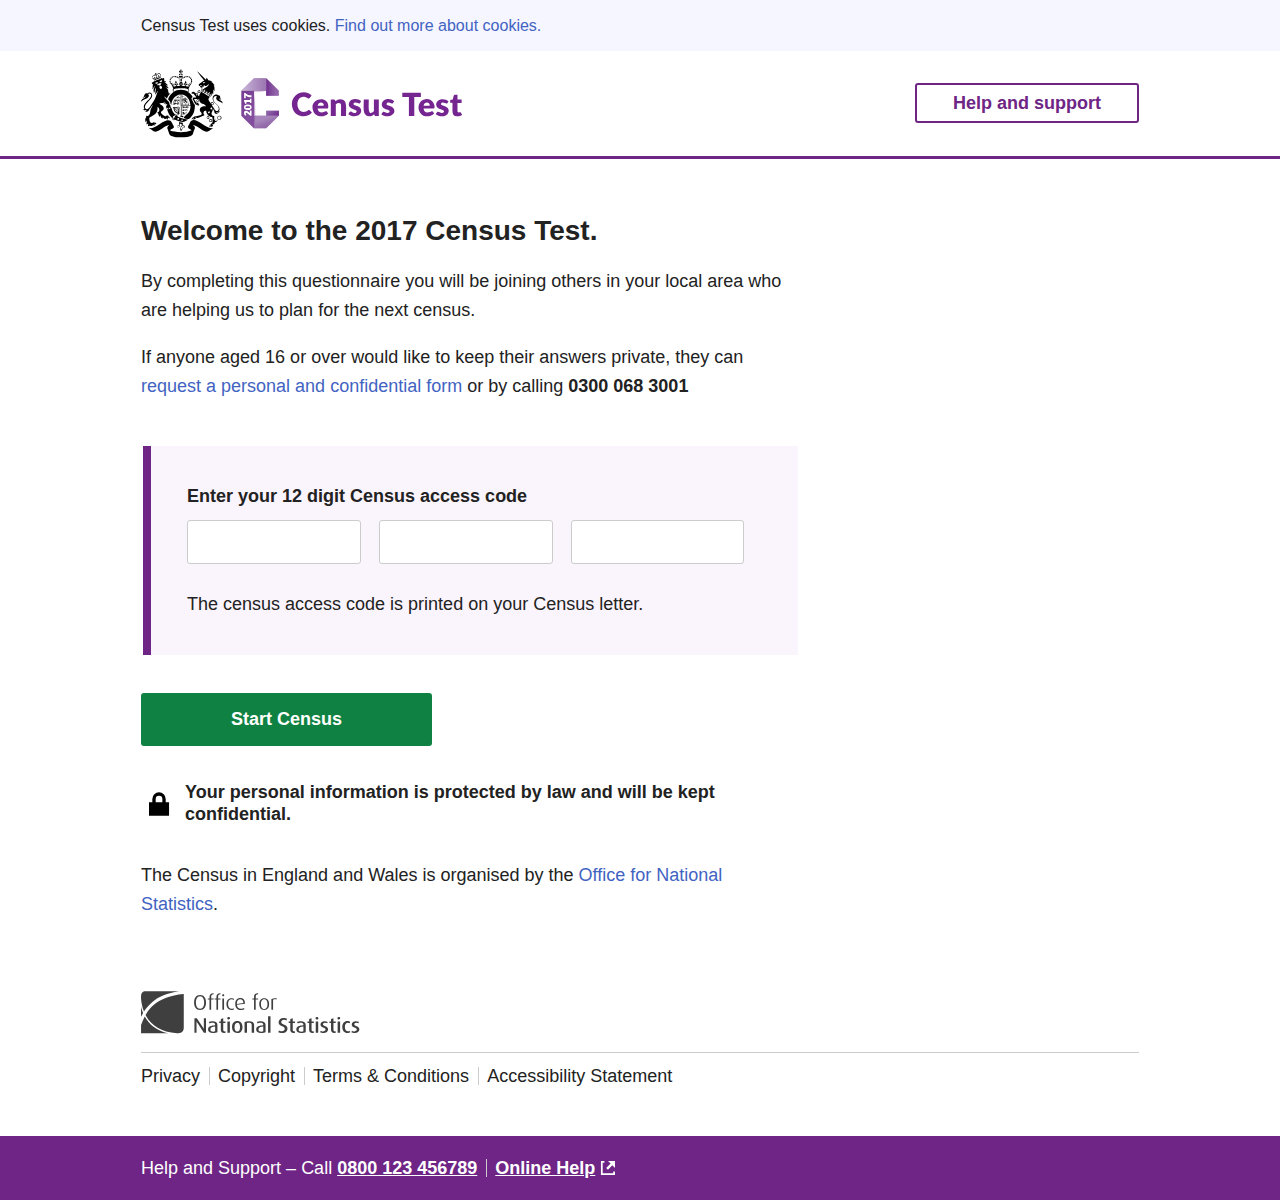
==== index.htm @ 7a5ca039 "added page assets" ====
<!DOCTYPE html>
<!-- saved from url=(0090)https://preprod-surveys.eq.ons.digital/questionnaire/census/theme/789asdmnbrr/introduction -->
<html lang="en-gb" dir="ltr" class="has-js"><!--<![endif]--><head><meta http-equiv="Content-Type" content="text/html; charset=UTF-8">

    <meta http-equiv="X-UA-Compatible" content="IE=edge">
    <title>2017 Census</title>
    <meta content="" name="description">
    <meta content="width=device-width, initial-scale=1" name="viewport">
    <link rel="shortcut icon" href="https://preprod-surveys.eq.ons.digital/s/img/favicon.ico?q=95ed16e2c89bb26d9c02129271468664828e4cee">
    <!--[if lt IE 9]>
      <script src="/s/js/vendor/html5shiv.min.js?q=95ed16e2c89bb26d9c02129271468664828e4cee"></script>
    <![endif]-->
    <!--[if lte IE 9]>
      <script src="/s/js/polyfills.js?q=95ed16e2c89bb26d9c02129271468664828e4cee"></script>
    <![endif]-->
    <!--[if gt IE 8]><!-->
      <script async="" src="./assets/analytics.js"></script><script>document.documentElement.className = document.documentElement.className.replace('no-js','has-js')</script>
    <!--<![endif]-->
<link href="./assets/css" rel="stylesheet" type="text/css">
<!--[if (gt IE 9) | (IEMobile)]><!-->
    <link href="./assets/responsive.css" rel="stylesheet">
<!--<![endif]-->
<!--[if (lte IE 9) & (!IEMobile)]>
  <link href="/s/css/census/fixed.css?q=95ed16e2c89bb26d9c02129271468664828e4cee" rel="stylesheet">
<![endif]-->
<script>
(function(i,s,o,g,r,a,m){i['GoogleAnalyticsObject']=r;i[r]=i[r]||function(){
(i[r].q=i[r].q||[]).push(arguments)},i[r].l=1*new Date();a=s.createElement(o),
m=s.getElementsByTagName(o)[0];a.async=1;a.src=g;m.parentNode.insertBefore(a,m)
})(window,document,'script','https://www.google-analytics.com/analytics.js','ga');

ga('create', 'UA-56892037-7', 'auto');
ga('set', 'anonymizeIp', true);
ga('send', 'pageview');
</script>
  </head>
  <body class="page">
    <div class="page__content">

      <div class="skip">
        <a class="skip__link" href="https://preprod-surveys.eq.ons.digital/questionnaire/census/theme/789asdmnbrr/introduction#main">Skip to content</a>
      </div>


  <div class="page-header page-header--census">
  <div class="census-header__cookie">
    <div class="container">
      <p class="pluto">Census Test uses cookies. <a href="https://www.ons.gov.uk/help/cookiesandprivacy" rel="ext">Find out more about cookies.</a></p>
    </div>
  </div>
  <div class="page-header__help is-closed js-help-body">
    <div class="page-header__container container">
      <div class="page-header__title ">Help and support –</div>
      <ul class="page-header__nav nav nav--horizontal">
        <li class="nav__item">
          <span class="mars" role="presentation">Call </span> <a class="venus nav__link" href="tel:0800123456789"><span class="u-vh">For help call </span>0800 123 456789</a>
        </li>
        <li class="nav__item">
          <a class="venus nav__link external" href="https://preprod-surveys.eq.ons.digital/questionnaire/census/theme/789asdmnbrr/introduction#" rel="ext">Online Help</a>
        </li>
      </ul>
    </div>
  </div>
  <div class="page-header__container container">
    <div class="page-header__crest">
      <img src="./assets/img/crest.svg" alt="2017 Census">
    </div>
    <div class="page-header__logo">
      <img src="./assets/img/logo-english-reversed.svg" alt="2017 Census">
    </div>
    <button class="page-header__btn btn btn--light btn--border js-help-btn">
      Help and support
    </button>
  </div>
</div>



  <div role="main" class="panel__body" id="main">
    <div class="container">
      <div class="grid">
        <div class="grid__col col-8@m">
          <div class="header">
            <h2 class="saturn">Welcome to the 2017 Census Test.</h2>
            <p class="mars">By completing this questionnaire you will be joining others in your local area who are helping us to plan for the next census.</p>
            <p class="mars">If anyone aged 16 or over would like to keep their answers private, they can <a href="form-request.htm">request a personal and confidential form</a> or by calling <strong>0300 068 3001</strong></p></br>
            <form action="" class="form qa-questionnaire-form" role="form" method="POST" novalidate="">
              <div class="group" id="household-and-accommodation">
                <div class="block" id="census-access-code">
                  <div class="section" id="census-access-code-section">
                    <div class="question" id="census-access-code-question">
                      <div class="alert alert--simple alert--neutral" id="question-guidance-census-access-code-question">
                        <div class="question__answers">
                          <div class="question__answer">
                            <div class="answer answer--integer " id="census-access-code-answer">
                              <div class="answer__fields js-fields">

                                <fieldset class="fieldgroup fieldgroup--date" >
                                  <legend class="fieldgroup__title venus">Enter your 12 digit Census access code</legend>
                                  <div class="fieldgroup__fields">
                                    <div class="field field--input field--code">
                                      <input pattern="\d*" maxlength="4" data-qa="input-text" id="input-94f368e4-7c6c-4272-a780-8c46328626a2-day" name="94f368e4-7c6c-4272-a780-8c46328626a2-day" class="input input--text " value="" type="text">
                                    </div>
                                    <div class="field field--select field--code">
                                      <input pattern="\d*" maxlength="4" data-qa="input-text" id="input-94f368e4-7c6c-4272-a780-8c46328626a2-year" name="94f368e4-7c6c-4272-a780-8c46328626a2-year" class="input input--text " value="" type="text">
                                    </div>
                                    <div class="field field--input field--code">
                                      <input pattern="\d*" maxlength="4" data-qa="input-text" id="input-94f368e4-7c6c-4272-a780-8c46328626a2-year" name="94f368e4-7c6c-4272-a780-8c46328626a2-year" class="input input--text " value="" type="text">
                                    </div>
                                  </div>
                                </fieldset>
                                </div>
                              </div>
                            </div>
                          </div>
                          <br/>
                          <span class="mars">The census access code is printed on your Census letter.</span>
                        </div>
                      </div>
                    </div>
                  </div>
                </div>
                <button class="btn btn--lg qa-btn-get-started" type="submit" name="action[save_continue]">Start Census</button>
              </form>
              <div class="lock u-mb-s u-mb-m@s">
                <div class="venus lock__text">Your personal information is protected by law and will be kept confidential.</div>
              </div>
              <p class="mars">The Census in England and Wales is organised by the <a href="https://www.ons.gov.uk/" rel="ext">Office for National Statistics</a>.</p>
            </div>
          </div>
        </div>
      </div>
    </div>
  </div>
  <div class="footer footer--census" id="footer" role="contentinfo">
  <div class="container footer__container">
    <a class="footer__logo" href="https://www.ons.gov.uk/">
      <img src="./assets/ons-logo.svg" alt="Office for National Statistics" class="">
    </a>
    <ul class="footer__nav nav nav--horizontal">
      <li class="nav__item">
        <a class="nav__link" rel="ext" href="https://www.ons.gov.uk/help/cookiesandprivacy">Privacy</a>
      </li>
      <li class="nav__item">
        <a class="nav__link" rel="ext" href="https://preprod-surveys.eq.ons.digital/questionnaire/census/theme/789asdmnbrr/introduction">Copyright</a>
      </li>
      <li class="nav__item">
        <a class="nav__link" rel="ext" href="https://www.ons.gov.uk/help/termsandconditions">Terms &amp; Conditions</a>
      </li>
      <li class="nav__item">
        <a class="nav__link" rel="ext" href="https://www.ons.gov.uk/help/accessibility">Accessibility Statement</a>
      </li>
    </ul>
  </div>
  <div class="footer__help">
    <div class="container">
      <div class="mars">Help and Support –
        <ul class="footer__helpnav nav nav--horizontal">
          <li class="nav__item">
            <span class="mars" role="presentation">Call </span> <a class="venus nav__link" href="tel:0800123456789"><span class="u-vh">For help call </span>0800 123 456789</a>
          </li>
          <li class="nav__item">
            <a class="venus nav__link external" href="https://preprod-surveys.eq.ons.digital/questionnaire/census/theme/789asdmnbrr/introduction#" rel="ext">Online Help</a>
          </li>
        </ul>
      </div>
    </div>
  </div>
</div>


    <!-- jQuery 1 -->
  	<!--[if lt IE 9]>
  	<script src="//ajax.googleapis.com/ajax/libs/jquery/1.12.0/jquery.min.js"></script>
  	<script>window.jQuery || document.write('<script "/s/js/vendor/jquery-1.12.0.min.js?q=95ed16e2c89bb26d9c02129271468664828e4cee"><\/script>')</script>
  	<![endif]-->
  	<!-- jQuery 2 -->
  	<!--[if gte IE 9]><!-->
  	<script src="./assets/jquery-2.2.0.min.js"></script>
  	<script>window.jQuery || document.write('<script "/s/js/vendor/jquery-2.2.0.min.js?q=95ed16e2c89bb26d9c02129271468664828e4cee"><\/script>')</script>
  	<!--<![endif]-->

    <!--[if gte IE 9]><!-->

      <script src="./assets/bundle.js"></script>

  	<!--<![endif]-->


</body></html>
---- assets/responsive.css ----
/* ==========================================================================
   Normalize.scss settings
   ========================================================================== */
/**
 * Includes legacy browser support IE6/7
 *
 * Set to false if you want to drop support for IE6 and IE7
 */
/* ==========================================================================
   HTML5 display definitions
   ========================================================================== */
/*
 * Corrects `block` display not defined in IE 8/9.
 */
article,
aside,
details,
figcaption,
figure,
footer,
header,
hgroup,
main,
nav,
section,
summary {
  display: block;
}

/**
 * Correct `inline-block` display not defined in IE 6/7/8/9 and Firefox 3.
 */
audio,
canvas,
video {
  display: inline-block;
  *display: inline;
  *zoom: 1;
  *display: inline;
  *zoom: 1;
}

/**
 * Prevents modern browsers from displaying `audio` without controls.
 * Remove excess height in iOS 5 devices.
 */
audio:not([controls]) {
  display: none;
  height: 0;
}

/**
 * Address styling not present in IE 8/9.
 */
[hidden] {
  display: none;
}

/* ==========================================================================
   Base
   ========================================================================== */
/**
 * 1. Set default font family to sans-serif.
 * 2. Prevent iOS text size adjust after orientation change, without disabling
 * 3.Corrects text resizing oddly in IE 6/7 when body `font-size` is set using
 *    `em` units.
 */
html {
  font-size: 100%;
  /* 3 */
  font-family: sans-serif;
  /* 1 */
  -ms-text-size-adjust: 100%;
  /* 2 */
  -webkit-text-size-adjust: 100%;
  /* 2 */
}

/**
 * Remove default margin.
 */
body {
  margin: 0;
}

/* ==========================================================================
   Links
   ========================================================================== */
/**
 * Address `outline` inconsistency between Chrome and other browsers.
 */
/**
 * Improves readability when focused and also mouse hovered in all browsers.
 */
a:focus {
  outline: thin dotted;
}

a:active, a:hover {
  outline: 0;
}

/* ==========================================================================
   Typography
   ========================================================================== */
/**
 * Addresses font sizes and margins set differently in IE 6/7.
 * Address variable `h1` font-size and margin within `section` and `article`
 * contexts in Firefox 4+, Safari 5, and Chrome.
 */
h1 {
  font-size: 2em;
  margin: 0.67em 0;
  margin: 0.67em 0;
}

h2 {
  font-size: 1.5em;
  margin: 0.83em 0;
}

h3 {
  font-size: 1.17em;
  margin: 1em 0;
}

h4 {
  font-size: 1em;
  margin: 1.33em 0;
}

h5 {
  font-size: 0.83em;
  margin: 1.67em 0;
}

h6 {
  font-size: 0.75em;
  margin: 2.33em 0;
}

/**
 * Address styling not present in IE 8/9, Safari 5, and Chrome.
 */
abbr[title] {
  border-bottom: 1px dotted;
}

/**
 * Address style set to `bolder` in Firefox 4+, Safari 5, and Chrome.
 */
b,
strong {
  font-weight: bold;
}

blockquote {
  margin: 1em 40px;
}

/**
 * Address styling not present in Safari 5 and Chrome.
 */
dfn {
  font-style: italic;
}

/**
 * Address differences between Firefox and other browsers.
 */
hr {
  box-sizing: content-box;
  height: 0;
}

/**
 * Addresses styling not present in IE 8/9.
 */
mark {
  background: #ff0;
  color: #000;
}

/**
 * Addresses margins set differently in IE 6/7.
 */
p,
pre {
  margin: 1em 0;
}

/**
 * Correct font family set oddly in Safari 5 and Chrome.
 */
code,
kbd,
pre,
samp {
  font-family: monospace, serif;
  _font-family: 'courier new', monospace;
  font-size: 1em;
}

/**
 * Improve readability of pre-formatted text in all browsers.
 */
pre {
  white-space: pre-wrap;
}

/**
 *  Set consistent quote types.
 */
q {
  quotes: "\201C" "\201D" "\2018" "\2019";
}

/*
     * Addresses CSS quotes not supported in IE 6/7.
     */
q {
  quotes: none;
}

/*
     * Addresses `quotes` property not supported in Safari 4.
     */
q:before,
q:after {
  content: '';
  content: none;
}

/**
 * Address inconsistent and variable font size in all browsers.
 */
small {
  font-size: 80%;
}

/**
 * Prevent `sub` and `sup` affecting `line-height` in all browsers.
 */
sub,
sup {
  font-size: 75%;
  line-height: 0;
  position: relative;
  vertical-align: baseline;
}

sup {
  top: -0.5em;
}

sub {
  bottom: -0.25em;
}

/* ==========================================================================
       Lists
       ========================================================================== */
/*
     * Addresses margins set differently in IE 6/7.
     */
dl,
menu,
ol,
ul {
  margin: 1em 0;
}

dd {
  margin: 0 0 0 40px;
}

/*
     * Addresses paddings set differently in IE 6/7.
     */
menu,
ol,
ul {
  padding: 0 0 0 40px;
}

/*
     * Corrects list images handled incorrectly in IE 7.
     */
nav ul,
nav ol {
  list-style: none;
  list-style-image: none;
}

/* ==========================================================================
   Embedded content
   ========================================================================== */
/**
 * 1. Remove border when inside `a` element in IE 8/9.
 * 2. Improves image quality when scaled in IE 7.
 */
img {
  border: 0;
  -ms-interpolation-mode: bicubic;
  /* 2 */
}

/**
 * Correct overflow displayed oddly in IE 9.
 */
svg:not(:root) {
  overflow: hidden;
}

/* ==========================================================================
   Figures
   ========================================================================== */
/**
 * Address margin not present in IE 8/9 and Safari 5.
 */
figure {
  margin: 0;
}

/* ==========================================================================
   Forms
   ========================================================================== */
/**
 * Define consistent border, margin, and padding.
 */
fieldset {
  border: 1px solid #c0c0c0;
  margin: 0 2px;
  padding: 0.35em 0.625em 0.75em;
}

/**
 * 1. Correct `color` not being inherited in IE 8/9.
 * 2. Remove padding so people aren't caught out if they zero out fieldsets.
 * 3. Corrects text not wrapping in Firefox 3.
 * 4. Corrects alignment displayed oddly in IE 6/7.
 */
legend {
  border: 0;
  /* 1 */
  padding: 0;
  /* 2 */
  white-space: normal;
  /* 2 */
  *margin-left: -7px;
  /* 3 */
}

/**
 * 1. Correct font family not being inherited in all browsers.
 * 2. Correct font size not being inherited in all browsers.
 * 3. Address margins set differently in Firefox 4+, Safari 5, and Chrome.
 * 4. Improves appearance and consistency in all browsers.
 */
button,
input,
select,
textarea {
  font-family: inherit;
  /* 1 */
  font-size: 100%;
  /* 2 */
  margin: 0;
  /* 3 */
  vertical-align: baseline;
  /* 3 */
  *vertical-align: middle;
  /* 3 */
}

/**
 * Address Firefox 4+ setting `line-height` on `input` using `!important` in
 * the UA stylesheet.
 */
button,
input {
  line-height: normal;
}

/**
 * Address inconsistent `text-transform` inheritance for `button` and `select`.
 * All other form control elements do not inherit `text-transform` values.
 * Correct `button` style inheritance in Chrome, Safari 5+, and IE 8+.
 * Correct `select` style inheritance in Firefox 4+ and Opera.
 */
button,
select {
  text-transform: none;
}

/**
 * 1. Avoid the WebKit bug in Android 4.0.* where (2) destroys native `audio`
 *    and `video` controls.
 * 2. Correct inability to style clickable `input` types in iOS.
 * 3. Improve usability and consistency of cursor style between image-type
 *    `input` and others.
 * 4. Removes inner spacing in IE 7 without affecting normal text inputs.
 *    Known issue: inner spacing remains in IE 6.
 */
button,
html input[type="button"],
input[type="reset"],
input[type="submit"] {
  -webkit-appearance: button;
  /* 2 */
  cursor: pointer;
  /* 3 */
  *overflow: visible;
  /* 4 */
}

/**
 * Re-set default cursor for disabled elements.
 */
button[disabled],
html input[disabled] {
  cursor: default;
}

/**
 * 1. Address box sizing set to `content-box` in IE 8/9.
 * 2. Remove excess padding in IE 8/9.
 * 3. Removes excess padding in IE 7.
 *    Known issue: excess padding remains in IE 6.
 */
input[type="checkbox"],
input[type="radio"] {
  box-sizing: border-box;
  /* 1 */
  padding: 0;
  /* 2 */
  *height: 13px;
  /* 3 */
  *width: 13px;
  /* 3 */
}

/**
 * 1. Address `appearance` set to `searchfield` in Safari 5 and Chrome.
 * 2. Address `box-sizing` set to `border-box` in Safari 5 and Chrome
 *    (include `-moz` to future-proof).
 */
input[type="search"] {
  -webkit-appearance: textfield;
  /* 1 */
  /* 2 */
  box-sizing: content-box;
}

/**
 * Remove inner padding and search cancel button in Safari 5 and Chrome
 * on OS X.
 */
input[type="search"]::-webkit-search-cancel-button,
input[type="search"]::-webkit-search-decoration {
  -webkit-appearance: none;
}

/**
 * Remove inner padding and border in Firefox 4+.
 */
button::-moz-focus-inner,
input::-moz-focus-inner {
  border: 0;
  padding: 0;
}

/**
 * 1. Remove default vertical scrollbar in IE 8/9.
 * 2. Improve readability and alignment in all browsers.
 */
textarea {
  overflow: auto;
  /* 1 */
  vertical-align: top;
  /* 2 */
}

/* ==========================================================================
   Tables
   ========================================================================== */
/**
 * Remove most spacing between table cells.
 */
table {
  border-collapse: collapse;
  border-spacing: 0;
}

input::-webkit-input-placeholder {
  color: #bfbfbf;
  font-weight: 400;
}

input::-moz-placeholder {
  color: #bfbfbf;
  font-weight: 400;
}

input:-ms-input-placeholder {
  color: #bfbfbf;
  font-weight: 400;
}

input::placeholder {
  color: #bfbfbf;
  font-weight: 400;
}

input:focus::-webkit-input-placeholder {
  color: #8c8c8c;
}

input:focus::-moz-placeholder {
  color: #8c8c8c;
}

input:focus:-ms-input-placeholder {
  color: #8c8c8c;
}

input:focus::placeholder {
  color: #8c8c8c;
}

fieldset,
legend {
  padding: 0;
  margin: 0;
  border: none;
}

fieldset {
  width: 100%;
}

legend {
  float: left;
  clear: both;
}

.lt-ie8 legend {
  margin-left: -7px;
}

input {
  box-sizing: border-box;
}

::-webkit-inner-spin-button {
  display: none;
}

input[type=number] {
  -moz-appearance: textfield;
}

*,
*:before,
*:after {
  box-sizing: inherit;
}

html {
  width: 100%;
  height: 100%;
  box-sizing: border-box;
}

body {
  margin: 0;
}

img {
  vertical-align: middle;
  max-width: 100%;
  height: auto;
}

abbr[title] {
  border: none;
}

a {
  color: #4263c2;
  text-decoration: none;
}

a:hover {
  text-decoration: underline;
}

a:focus {
  color: white;
  background-color: #4263c2;
  outline: 3px solid #4263c2;
}

main:focus,
[role="main"]:focus {
  outline: none;
}

.svg-icons--caret-bottom, .svg-icons--caret-left, .svg-icons--caret-right, .svg-icons--caret-top, .svg-icons--check, .svg-icons--chevron-bottom, .svg-icons--chevron-down, .svg-icons--chevron-left, .svg-icons--chevron-right, .svg-icons--chevron-top, .svg-icons--circle-check, .svg-icons--circle-x, .svg-icons--external-link, .svg-icons--info, .svg-icons--info-circle, .svg-icons--lock, .svg-icons--logo, .svg-icons--phone, .svg-icons--right-arrow, .svg-logo {
  background: url("static/img/sprite.svg") no-repeat;
}

.svg-icons--caret-bottom {
  background-position: 25.365853658536587% 0;
}

.svg-icons--caret-bottom-dims {
  width: 52px;
  height: 36px;
}

.svg-icons--caret-left {
  background-position: 70.58823529411765% 27.30128205128205%;
}

.svg-icons--caret-left-dims {
  width: 36px;
  height: 52px;
}

.svg-icons--caret-right {
  background-position: 0 33.333333333333336%;
}

.svg-icons--caret-right-dims {
  width: 36px;
  height: 52px;
}

.svg-icons--caret-top {
  background-position: 17.5609756097561% 30.317164179104477%;
}

.svg-icons--caret-top-dims {
  width: 52px;
  height: 36.48px;
}

.svg-icons--check {
  background-position: 50.73170731707317% 0;
}

.svg-icons--check-dims {
  width: 52px;
  height: 45.02px;
}

.svg-icons--chevron-bottom {
  background-position: 50.73170731707317% 27.21721782238075%;
}

.svg-icons--chevron-bottom-dims {
  width: 52px;
  height: 42.59px;
}

.svg-icons--chevron-down {
  background-position: 100% 0;
}

.svg-icons--chevron-down-dims {
  width: 49px;
  height: 37px;
}

.svg-icons--chevron-left {
  background-position: 18.37134462012033% 66.66666666666667%;
}

.svg-icons--chevron-left-dims {
  width: 42.59px;
  height: 52px;
}

.svg-icons--chevron-right {
  background-position: 38.235156942306794% 66.66666666666667%;
}

.svg-icons--chevron-right-dims {
  width: 42.59px;
  height: 52px;
}

.svg-icons--chevron-top {
  background-position: 76.09756097560975% 0;
}

.svg-icons--chevron-top-dims {
  width: 52px;
  height: 42.59px;
}

.svg-icons--circle-check {
  background-position: 0 0;
}

.svg-icons--circle-check-dims {
  width: 52px;
  height: 52px;
}

.svg-icons--circle-x {
  background-position: 76.09756097560975% 60.63461538461539%;
}

.svg-icons--circle-x-dims {
  width: 52px;
  height: 52px;
}

.svg-icons--external-link {
  background-position: 93.27354260089686% 67.24137931034483%;
}

.svg-icons--external-link-dims {
  width: 34px;
  height: 34px;
}

.svg-icons--info {
  background-position: 22.462055802962826% 100%;
}

.svg-icons--info-dims {
  width: 36.94px;
  height: 52px;
}

.svg-icons--info-circle {
  background-position: 42.13170731707317% 100%;
}

.svg-icons--info-circle-dims {
  width: 52px;
  height: 52px;
}

.svg-icons--lock {
  background-position: 96.10497620477753% 22.5609756097561%;
}

.svg-icons--lock-dims {
  width: 40.57px;
  height: 44px;
}

.svg-icons--logo {
  background-position: 0 100%;
}

.svg-icons--logo-dims {
  width: 49.43px;
  height: 52px;
}

.svg-icons--phone {
  background-position: 94.11764705882354% 47.093023255813954%;
}

.svg-icons--phone-dims {
  width: 36px;
  height: 36px;
}

.svg-icons--right-arrow {
  background-position: 0 66.66666666666667%;
}

.svg-icons--right-arrow-dims {
  width: 39.39px;
  height: 52px;
}

.svg-logo {
  background-position: 67.49756097560976% 85.87943848059454%;
}

.svg-logo-dims {
  width: 52px;
  height: 26.35px;
}

table {
  width: 100%;
  margin-bottom: 20px;
}

table th {
  text-align: left;
}

table > thead {
  border-bottom: 2px solid #e4e8eb;
}

th,
td {
  padding: 15px 0;
  word-wrap: normal;
  line-height: 1;
  vertical-align: top;
  border-bottom: thin solid #e4e8eb;
}

html {
  font-size: 18px;
  line-height: 1.6;
  -webkit-font-smoothing: antialiased;
}

@media only screen and (min-width: 300px) and (max-width: 499px) {
  html {
    font-size: 16px;
  }
}

body {
  font-family: "Lato", "Helvetica Neue", Arial, sans-serif;
  color: #222;
}

p {
  margin: 0 0 18px;
  margin: 0 0 1rem;
}

h1,
h2,
h3,
h4,
h5 {
  font-size: 18px;
  font-size: 1rem;
  margin: 0 0 18px;
  margin: 0 0 1rem;
  line-height: 1.2;
}

code {
  font-size: 14.4px;
  font-size: 0.8rem;
}

ul {
  margin-bottom: 27px;
  margin-bottom: 1.5rem;
  padding-left: 27px;
  padding-left: 1.5rem;
}

li {
  margin-bottom: 5.399px;
  margin-bottom: 0.3rem;
}

.container {
  max-width: 1034.01px;
  max-width: 57.445rem;
  margin: 0 auto;
  padding: 0 9px;
  padding: 0 0.5rem;
  box-sizing: border-box;
  width: 100%;
}

@media only screen and (min-width: 740px) {
  .container {
    padding: 0 1rem;
  }
}

.grid--align-bottom .grid__col {
  vertical-align: bottom;
}

.grid__col {
  font-size: 18px;
  font-size: 1rem;
}

.footer {
  padding: 36px 0;
  padding: 2rem 0;
  margin-top: 54px;
  margin-top: 3rem;
  background-color: #e4e8eb;
  color: #595959;
}

.footer__link {
  color: #595959;
}

.footer__link:focus {
  color: white;
}

.grid {
  box-sizing: border-box;
  font-size: 0;
  margin-left: -18px;
  margin-left: -1rem;
}

.grid--float {
  letter-spacing: 0;
}

.grid--center {
  text-align: center;
}

.grid--center .grid__col {
  text-align: left;
}

.grid--center-all {
  text-align: center;
}

.grid--reverse {
  direction: rtl;
}

.grid--reverse .grid__col {
  direction: ltr;
}

.grid--spaced .grid__col {
  margin-bottom: 18px;
  margin-bottom: 1rem;
}

.grid--spaced.grid--tight .grid__col {
  margin-bottom: 9px;
  margin-bottom: 0.5rem;
}

.grid--align-mid .grid__col {
  vertical-align: middle;
}

.grid--stagger-align .grid__col:nth-of-type(1n) {
  text-align: right;
}

.grid--stagger-align .grid__col:nth-of-type(2n) {
  text-align: left;
}

.grid--tight {
  margin-left: -9px;
  margin-left: -0.5rem;
}

.grid--tight .grid__col {
  padding-left: 9px;
  padding-left: 0.5rem;
}

.grid--gutterless {
  margin-left: 0;
}

.grid--gutterless .grid__col {
  padding-left: 0;
}

.grid--pixelgutter {
  margin-left: 1px;
}

.grid--pixelgutter .grid__col {
  padding-left: 1px;
  margin-bottom: 1px;
}

.grid--flex {
  -webkit-flex-wrap: wrap;
      -ms-flex-wrap: wrap;
          flex-wrap: wrap;
  -webkit-flex-flow: row wrap;
      -ms-flex-flow: row wrap;
          flex-flow: row wrap;
  display: -webkit-box;
  display: -webkit-flex;
  display: -ms-flexbox;
  display: flex;
}

.grid--flex .grid__col {
  display: -webkit-box;
  display: -webkit-flex;
  display: -ms-flexbox;
  display: flex;
}

.grid--flex.grid--center {
  -webkit-box-pack: center;
  -webkit-justify-content: center;
      -ms-flex-pack: center;
          justify-content: center;
}

@media only screen and (min-width: 300px) {
  .grid--bordered\@xs {
    margin-left: 0;
  }
  .grid--bordered\@xs .grid__col {
    padding-top: 1rem;
    padding-bottom: 1rem;
    border-top: 1px solid #ccc;
    border-bottom: 1px solid #ccc;
    -webkit-box-flex: 1;
    -webkit-flex: 1 1 auto;
        -ms-flex: 1 1 auto;
            flex: 1 1 auto;
  }
  .grid--bordered\@xs .grid__col:first-of-type {
    border-right: 1px solid #ccc;
    padding-left: 0;
  }
}

@media only screen and (min-width: 500px) {
  .grid--bordered\@s {
    margin-left: 0;
  }
  .grid--bordered\@s .grid__col {
    padding-top: 1rem;
    padding-bottom: 1rem;
    border-top: 1px solid #ccc;
    border-bottom: 1px solid #ccc;
    -webkit-box-flex: 1;
    -webkit-flex: 1 1 auto;
        -ms-flex: 1 1 auto;
            flex: 1 1 auto;
  }
  .grid--bordered\@s .grid__col:first-of-type {
    border-right: 1px solid #ccc;
    padding-left: 0;
  }
}

@media only screen and (min-width: 740px) {
  .grid--bordered\@m {
    margin-left: 0;
  }
  .grid--bordered\@m .grid__col {
    padding-top: 1rem;
    padding-bottom: 1rem;
    border-top: 1px solid #ccc;
    border-bottom: 1px solid #ccc;
    -webkit-box-flex: 1;
    -webkit-flex: 1 1 auto;
        -ms-flex: 1 1 auto;
            flex: 1 1 auto;
  }
  .grid--bordered\@m .grid__col:first-of-type {
    border-right: 1px solid #ccc;
    padding-left: 0;
  }
}

@media only screen and (min-width: 980px) {
  .grid--bordered\@l {
    margin-left: 0;
  }
  .grid--bordered\@l .grid__col {
    padding-top: 1rem;
    padding-bottom: 1rem;
    border-top: 1px solid #ccc;
    border-bottom: 1px solid #ccc;
    -webkit-box-flex: 1;
    -webkit-flex: 1 1 auto;
        -ms-flex: 1 1 auto;
            flex: 1 1 auto;
  }
  .grid--bordered\@l .grid__col:first-of-type {
    border-right: 1px solid #ccc;
    padding-left: 0;
  }
}

@media only screen and (min-width: 1300px) {
  .grid--bordered\@xl {
    margin-left: 0;
  }
  .grid--bordered\@xl .grid__col {
    padding-top: 1rem;
    padding-bottom: 1rem;
    border-top: 1px solid #ccc;
    border-bottom: 1px solid #ccc;
    -webkit-box-flex: 1;
    -webkit-flex: 1 1 auto;
        -ms-flex: 1 1 auto;
            flex: 1 1 auto;
  }
  .grid--bordered\@xl .grid__col:first-of-type {
    border-right: 1px solid #ccc;
    padding-left: 0;
  }
}

@media only screen and (min-width: 1600px) {
  .grid--bordered\@xxl {
    margin-left: 0;
  }
  .grid--bordered\@xxl .grid__col {
    padding-top: 1rem;
    padding-bottom: 1rem;
    border-top: 1px solid #ccc;
    border-bottom: 1px solid #ccc;
    -webkit-box-flex: 1;
    -webkit-flex: 1 1 auto;
        -ms-flex: 1 1 auto;
            flex: 1 1 auto;
  }
  .grid--bordered\@xxl .grid__col:first-of-type {
    border-right: 1px solid #ccc;
    padding-left: 0;
  }
}

.grid__col {
  display: inline-block;
  width: 100%;
  vertical-align: top;
  box-sizing: border-box;
  background-clip: content-box;
  font-size: initial;
  padding-left: 18px;
  padding-left: 1rem;
  *display: inline;
  *zoom: 1;
}

.grid--float .grid__col {
  float: left;
  display: block;
}

@media only screen and (min-width: 300px) {
  .col-1\@xs {
    width: 8.33333%;
    width: calc(100% / 12);
  }
  .grid--flex .col-1\@xs {
    -webkit-box-flex: 0;
    -webkit-flex: 0 0 8.33333%;
        -ms-flex: 0 0 8.33333%;
            flex: 0 0 8.33333%;
    max-width: 8.33333%;
  }
}

@media only screen and (min-width: 500px) {
  .col-1\@s {
    width: 8.33333%;
    width: calc(100% / 12);
  }
  .grid--flex .col-1\@s {
    -webkit-box-flex: 0;
    -webkit-flex: 0 0 8.33333%;
        -ms-flex: 0 0 8.33333%;
            flex: 0 0 8.33333%;
    max-width: 8.33333%;
  }
}

@media only screen and (min-width: 740px) {
  .col-1\@m {
    width: 8.33333%;
    width: calc(100% / 12);
  }
  .grid--flex .col-1\@m {
    -webkit-box-flex: 0;
    -webkit-flex: 0 0 8.33333%;
        -ms-flex: 0 0 8.33333%;
            flex: 0 0 8.33333%;
    max-width: 8.33333%;
  }
}

@media only screen and (min-width: 980px) {
  .col-1\@l {
    width: 8.33333%;
    width: calc(100% / 12);
  }
  .grid--flex .col-1\@l {
    -webkit-box-flex: 0;
    -webkit-flex: 0 0 8.33333%;
        -ms-flex: 0 0 8.33333%;
            flex: 0 0 8.33333%;
    max-width: 8.33333%;
  }
}

@media only screen and (min-width: 1300px) {
  .col-1\@xl {
    width: 8.33333%;
    width: calc(100% / 12);
  }
  .grid--flex .col-1\@xl {
    -webkit-box-flex: 0;
    -webkit-flex: 0 0 8.33333%;
        -ms-flex: 0 0 8.33333%;
            flex: 0 0 8.33333%;
    max-width: 8.33333%;
  }
}

@media only screen and (min-width: 1600px) {
  .col-1\@xxl {
    width: 8.33333%;
    width: calc(100% / 12);
  }
  .grid--flex .col-1\@xxl {
    -webkit-box-flex: 0;
    -webkit-flex: 0 0 8.33333%;
        -ms-flex: 0 0 8.33333%;
            flex: 0 0 8.33333%;
    max-width: 8.33333%;
  }
}

@media only screen and (min-width: 300px) {
  .push-1\@xs {
    position: relative;
    left: 8.33333%;
  }
}

@media only screen and (min-width: 500px) {
  .push-1\@s {
    position: relative;
    left: 8.33333%;
  }
}

@media only screen and (min-width: 740px) {
  .push-1\@m {
    position: relative;
    left: 8.33333%;
  }
}

@media only screen and (min-width: 980px) {
  .push-1\@l {
    position: relative;
    left: 8.33333%;
  }
}

@media only screen and (min-width: 1300px) {
  .push-1\@xl {
    position: relative;
    left: 8.33333%;
  }
}

@media only screen and (min-width: 1600px) {
  .push-1\@xxl {
    position: relative;
    left: 8.33333%;
  }
}

@media only screen and (min-width: 300px) {
  .pull-1\@xs {
    position: relative;
    left: -8.33333%;
  }
}

@media only screen and (min-width: 500px) {
  .pull-1\@s {
    position: relative;
    left: -8.33333%;
  }
}

@media only screen and (min-width: 740px) {
  .pull-1\@m {
    position: relative;
    left: -8.33333%;
  }
}

@media only screen and (min-width: 980px) {
  .pull-1\@l {
    position: relative;
    left: -8.33333%;
  }
}

@media only screen and (min-width: 1300px) {
  .pull-1\@xl {
    position: relative;
    left: -8.33333%;
  }
}

@media only screen and (min-width: 1600px) {
  .pull-1\@xxl {
    position: relative;
    left: -8.33333%;
  }
}

@media only screen and (min-width: 300px) {
  .col-2\@xs {
    width: 16.66667%;
    width: calc(100% / 6);
  }
  .grid--flex .col-2\@xs {
    -webkit-box-flex: 0;
    -webkit-flex: 0 0 16.66667%;
        -ms-flex: 0 0 16.66667%;
            flex: 0 0 16.66667%;
    max-width: 16.66667%;
  }
}

@media only screen and (min-width: 500px) {
  .col-2\@s {
    width: 16.66667%;
    width: calc(100% / 6);
  }
  .grid--flex .col-2\@s {
    -webkit-box-flex: 0;
    -webkit-flex: 0 0 16.66667%;
        -ms-flex: 0 0 16.66667%;
            flex: 0 0 16.66667%;
    max-width: 16.66667%;
  }
}

@media only screen and (min-width: 740px) {
  .col-2\@m {
    width: 16.66667%;
    width: calc(100% / 6);
  }
  .grid--flex .col-2\@m {
    -webkit-box-flex: 0;
    -webkit-flex: 0 0 16.66667%;
        -ms-flex: 0 0 16.66667%;
            flex: 0 0 16.66667%;
    max-width: 16.66667%;
  }
}

@media only screen and (min-width: 980px) {
  .col-2\@l {
    width: 16.66667%;
    width: calc(100% / 6);
  }
  .grid--flex .col-2\@l {
    -webkit-box-flex: 0;
    -webkit-flex: 0 0 16.66667%;
        -ms-flex: 0 0 16.66667%;
            flex: 0 0 16.66667%;
    max-width: 16.66667%;
  }
}

@media only screen and (min-width: 1300px) {
  .col-2\@xl {
    width: 16.66667%;
    width: calc(100% / 6);
  }
  .grid--flex .col-2\@xl {
    -webkit-box-flex: 0;
    -webkit-flex: 0 0 16.66667%;
        -ms-flex: 0 0 16.66667%;
            flex: 0 0 16.66667%;
    max-width: 16.66667%;
  }
}

@media only screen and (min-width: 1600px) {
  .col-2\@xxl {
    width: 16.66667%;
    width: calc(100% / 6);
  }
  .grid--flex .col-2\@xxl {
    -webkit-box-flex: 0;
    -webkit-flex: 0 0 16.66667%;
        -ms-flex: 0 0 16.66667%;
            flex: 0 0 16.66667%;
    max-width: 16.66667%;
  }
}

@media only screen and (min-width: 300px) {
  .push-2\@xs {
    position: relative;
    left: 16.66667%;
  }
}

@media only screen and (min-width: 500px) {
  .push-2\@s {
    position: relative;
    left: 16.66667%;
  }
}

@media only screen and (min-width: 740px) {
  .push-2\@m {
    position: relative;
    left: 16.66667%;
  }
}

@media only screen and (min-width: 980px) {
  .push-2\@l {
    position: relative;
    left: 16.66667%;
  }
}

@media only screen and (min-width: 1300px) {
  .push-2\@xl {
    position: relative;
    left: 16.66667%;
  }
}

@media only screen and (min-width: 1600px) {
  .push-2\@xxl {
    position: relative;
    left: 16.66667%;
  }
}

@media only screen and (min-width: 300px) {
  .pull-2\@xs {
    position: relative;
    left: -16.66667%;
  }
}

@media only screen and (min-width: 500px) {
  .pull-2\@s {
    position: relative;
    left: -16.66667%;
  }
}

@media only screen and (min-width: 740px) {
  .pull-2\@m {
    position: relative;
    left: -16.66667%;
  }
}

@media only screen and (min-width: 980px) {
  .pull-2\@l {
    position: relative;
    left: -16.66667%;
  }
}

@media only screen and (min-width: 1300px) {
  .pull-2\@xl {
    position: relative;
    left: -16.66667%;
  }
}

@media only screen and (min-width: 1600px) {
  .pull-2\@xxl {
    position: relative;
    left: -16.66667%;
  }
}

@media only screen and (min-width: 300px) {
  .col-3\@xs {
    width: 25%;
    width: calc(100% / 4);
  }
  .grid--flex .col-3\@xs {
    -webkit-box-flex: 0;
    -webkit-flex: 0 0 25%;
        -ms-flex: 0 0 25%;
            flex: 0 0 25%;
    max-width: 25%;
  }
}

@media only screen and (min-width: 500px) {
  .col-3\@s {
    width: 25%;
    width: calc(100% / 4);
  }
  .grid--flex .col-3\@s {
    -webkit-box-flex: 0;
    -webkit-flex: 0 0 25%;
        -ms-flex: 0 0 25%;
            flex: 0 0 25%;
    max-width: 25%;
  }
}

@media only screen and (min-width: 740px) {
  .col-3\@m {
    width: 25%;
    width: calc(100% / 4);
  }
  .grid--flex .col-3\@m {
    -webkit-box-flex: 0;
    -webkit-flex: 0 0 25%;
        -ms-flex: 0 0 25%;
            flex: 0 0 25%;
    max-width: 25%;
  }
}

@media only screen and (min-width: 980px) {
  .col-3\@l {
    width: 25%;
    width: calc(100% / 4);
  }
  .grid--flex .col-3\@l {
    -webkit-box-flex: 0;
    -webkit-flex: 0 0 25%;
        -ms-flex: 0 0 25%;
            flex: 0 0 25%;
    max-width: 25%;
  }
}

@media only screen and (min-width: 1300px) {
  .col-3\@xl {
    width: 25%;
    width: calc(100% / 4);
  }
  .grid--flex .col-3\@xl {
    -webkit-box-flex: 0;
    -webkit-flex: 0 0 25%;
        -ms-flex: 0 0 25%;
            flex: 0 0 25%;
    max-width: 25%;
  }
}

@media only screen and (min-width: 1600px) {
  .col-3\@xxl {
    width: 25%;
    width: calc(100% / 4);
  }
  .grid--flex .col-3\@xxl {
    -webkit-box-flex: 0;
    -webkit-flex: 0 0 25%;
        -ms-flex: 0 0 25%;
            flex: 0 0 25%;
    max-width: 25%;
  }
}

@media only screen and (min-width: 300px) {
  .push-3\@xs {
    position: relative;
    left: 25%;
  }
}

@media only screen and (min-width: 500px) {
  .push-3\@s {
    position: relative;
    left: 25%;
  }
}

@media only screen and (min-width: 740px) {
  .push-3\@m {
    position: relative;
    left: 25%;
  }
}

@media only screen and (min-width: 980px) {
  .push-3\@l {
    position: relative;
    left: 25%;
  }
}

@media only screen and (min-width: 1300px) {
  .push-3\@xl {
    position: relative;
    left: 25%;
  }
}

@media only screen and (min-width: 1600px) {
  .push-3\@xxl {
    position: relative;
    left: 25%;
  }
}

@media only screen and (min-width: 300px) {
  .pull-3\@xs {
    position: relative;
    left: -25%;
  }
}

@media only screen and (min-width: 500px) {
  .pull-3\@s {
    position: relative;
    left: -25%;
  }
}

@media only screen and (min-width: 740px) {
  .pull-3\@m {
    position: relative;
    left: -25%;
  }
}

@media only screen and (min-width: 980px) {
  .pull-3\@l {
    position: relative;
    left: -25%;
  }
}

@media only screen and (min-width: 1300px) {
  .pull-3\@xl {
    position: relative;
    left: -25%;
  }
}

@media only screen and (min-width: 1600px) {
  .pull-3\@xxl {
    position: relative;
    left: -25%;
  }
}

@media only screen and (min-width: 300px) {
  .col-4\@xs {
    width: 33.33333%;
    width: calc(100% / 3);
  }
  .grid--flex .col-4\@xs {
    -webkit-box-flex: 0;
    -webkit-flex: 0 0 33.33333%;
        -ms-flex: 0 0 33.33333%;
            flex: 0 0 33.33333%;
    max-width: 33.33333%;
  }
}

@media only screen and (min-width: 500px) {
  .col-4\@s {
    width: 33.33333%;
    width: calc(100% / 3);
  }
  .grid--flex .col-4\@s {
    -webkit-box-flex: 0;
    -webkit-flex: 0 0 33.33333%;
        -ms-flex: 0 0 33.33333%;
            flex: 0 0 33.33333%;
    max-width: 33.33333%;
  }
}

@media only screen and (min-width: 740px) {
  .col-4\@m {
    width: 33.33333%;
    width: calc(100% / 3);
  }
  .grid--flex .col-4\@m {
    -webkit-box-flex: 0;
    -webkit-flex: 0 0 33.33333%;
        -ms-flex: 0 0 33.33333%;
            flex: 0 0 33.33333%;
    max-width: 33.33333%;
  }
}

@media only screen and (min-width: 980px) {
  .col-4\@l {
    width: 33.33333%;
    width: calc(100% / 3);
  }
  .grid--flex .col-4\@l {
    -webkit-box-flex: 0;
    -webkit-flex: 0 0 33.33333%;
        -ms-flex: 0 0 33.33333%;
            flex: 0 0 33.33333%;
    max-width: 33.33333%;
  }
}

@media only screen and (min-width: 1300px) {
  .col-4\@xl {
    width: 33.33333%;
    width: calc(100% / 3);
  }
  .grid--flex .col-4\@xl {
    -webkit-box-flex: 0;
    -webkit-flex: 0 0 33.33333%;
        -ms-flex: 0 0 33.33333%;
            flex: 0 0 33.33333%;
    max-width: 33.33333%;
  }
}

@media only screen and (min-width: 1600px) {
  .col-4\@xxl {
    width: 33.33333%;
    width: calc(100% / 3);
  }
  .grid--flex .col-4\@xxl {
    -webkit-box-flex: 0;
    -webkit-flex: 0 0 33.33333%;
        -ms-flex: 0 0 33.33333%;
            flex: 0 0 33.33333%;
    max-width: 33.33333%;
  }
}

@media only screen and (min-width: 300px) {
  .push-4\@xs {
    position: relative;
    left: 33.33333%;
  }
}

@media only screen and (min-width: 500px) {
  .push-4\@s {
    position: relative;
    left: 33.33333%;
  }
}

@media only screen and (min-width: 740px) {
  .push-4\@m {
    position: relative;
    left: 33.33333%;
  }
}

@media only screen and (min-width: 980px) {
  .push-4\@l {
    position: relative;
    left: 33.33333%;
  }
}

@media only screen and (min-width: 1300px) {
  .push-4\@xl {
    position: relative;
    left: 33.33333%;
  }
}

@media only screen and (min-width: 1600px) {
  .push-4\@xxl {
    position: relative;
    left: 33.33333%;
  }
}

@media only screen and (min-width: 300px) {
  .pull-4\@xs {
    position: relative;
    left: -33.33333%;
  }
}

@media only screen and (min-width: 500px) {
  .pull-4\@s {
    position: relative;
    left: -33.33333%;
  }
}

@media only screen and (min-width: 740px) {
  .pull-4\@m {
    position: relative;
    left: -33.33333%;
  }
}

@media only screen and (min-width: 980px) {
  .pull-4\@l {
    position: relative;
    left: -33.33333%;
  }
}

@media only screen and (min-width: 1300px) {
  .pull-4\@xl {
    position: relative;
    left: -33.33333%;
  }
}

@media only screen and (min-width: 1600px) {
  .pull-4\@xxl {
    position: relative;
    left: -33.33333%;
  }
}

@media only screen and (min-width: 300px) {
  .col-5\@xs {
    width: 41.66667%;
    width: calc(100% / 2.4);
  }
  .grid--flex .col-5\@xs {
    -webkit-box-flex: 0;
    -webkit-flex: 0 0 41.66667%;
        -ms-flex: 0 0 41.66667%;
            flex: 0 0 41.66667%;
    max-width: 41.66667%;
  }
}

@media only screen and (min-width: 500px) {
  .col-5\@s {
    width: 41.66667%;
    width: calc(100% / 2.4);
  }
  .grid--flex .col-5\@s {
    -webkit-box-flex: 0;
    -webkit-flex: 0 0 41.66667%;
        -ms-flex: 0 0 41.66667%;
            flex: 0 0 41.66667%;
    max-width: 41.66667%;
  }
}

@media only screen and (min-width: 740px) {
  .col-5\@m {
    width: 41.66667%;
    width: calc(100% / 2.4);
  }
  .grid--flex .col-5\@m {
    -webkit-box-flex: 0;
    -webkit-flex: 0 0 41.66667%;
        -ms-flex: 0 0 41.66667%;
            flex: 0 0 41.66667%;
    max-width: 41.66667%;
  }
}

@media only screen and (min-width: 980px) {
  .col-5\@l {
    width: 41.66667%;
    width: calc(100% / 2.4);
  }
  .grid--flex .col-5\@l {
    -webkit-box-flex: 0;
    -webkit-flex: 0 0 41.66667%;
        -ms-flex: 0 0 41.66667%;
            flex: 0 0 41.66667%;
    max-width: 41.66667%;
  }
}

@media only screen and (min-width: 1300px) {
  .col-5\@xl {
    width: 41.66667%;
    width: calc(100% / 2.4);
  }
  .grid--flex .col-5\@xl {
    -webkit-box-flex: 0;
    -webkit-flex: 0 0 41.66667%;
        -ms-flex: 0 0 41.66667%;
            flex: 0 0 41.66667%;
    max-width: 41.66667%;
  }
}

@media only screen and (min-width: 1600px) {
  .col-5\@xxl {
    width: 41.66667%;
    width: calc(100% / 2.4);
  }
  .grid--flex .col-5\@xxl {
    -webkit-box-flex: 0;
    -webkit-flex: 0 0 41.66667%;
        -ms-flex: 0 0 41.66667%;
            flex: 0 0 41.66667%;
    max-width: 41.66667%;
  }
}

@media only screen and (min-width: 300px) {
  .push-5\@xs {
    position: relative;
    left: 41.66667%;
  }
}

@media only screen and (min-width: 500px) {
  .push-5\@s {
    position: relative;
    left: 41.66667%;
  }
}

@media only screen and (min-width: 740px) {
  .push-5\@m {
    position: relative;
    left: 41.66667%;
  }
}

@media only screen and (min-width: 980px) {
  .push-5\@l {
    position: relative;
    left: 41.66667%;
  }
}

@media only screen and (min-width: 1300px) {
  .push-5\@xl {
    position: relative;
    left: 41.66667%;
  }
}

@media only screen and (min-width: 1600px) {
  .push-5\@xxl {
    position: relative;
    left: 41.66667%;
  }
}

@media only screen and (min-width: 300px) {
  .pull-5\@xs {
    position: relative;
    left: -41.66667%;
  }
}

@media only screen and (min-width: 500px) {
  .pull-5\@s {
    position: relative;
    left: -41.66667%;
  }
}

@media only screen and (min-width: 740px) {
  .pull-5\@m {
    position: relative;
    left: -41.66667%;
  }
}

@media only screen and (min-width: 980px) {
  .pull-5\@l {
    position: relative;
    left: -41.66667%;
  }
}

@media only screen and (min-width: 1300px) {
  .pull-5\@xl {
    position: relative;
    left: -41.66667%;
  }
}

@media only screen and (min-width: 1600px) {
  .pull-5\@xxl {
    position: relative;
    left: -41.66667%;
  }
}

@media only screen and (min-width: 300px) {
  .col-6\@xs {
    width: 50%;
    width: calc(100% / 2);
  }
  .grid--flex .col-6\@xs {
    -webkit-box-flex: 0;
    -webkit-flex: 0 0 50%;
        -ms-flex: 0 0 50%;
            flex: 0 0 50%;
    max-width: 50%;
  }
}

@media only screen and (min-width: 500px) {
  .col-6\@s {
    width: 50%;
    width: calc(100% / 2);
  }
  .grid--flex .col-6\@s {
    -webkit-box-flex: 0;
    -webkit-flex: 0 0 50%;
        -ms-flex: 0 0 50%;
            flex: 0 0 50%;
    max-width: 50%;
  }
}

@media only screen and (min-width: 740px) {
  .col-6\@m {
    width: 50%;
    width: calc(100% / 2);
  }
  .grid--flex .col-6\@m {
    -webkit-box-flex: 0;
    -webkit-flex: 0 0 50%;
        -ms-flex: 0 0 50%;
            flex: 0 0 50%;
    max-width: 50%;
  }
}

@media only screen and (min-width: 980px) {
  .col-6\@l {
    width: 50%;
    width: calc(100% / 2);
  }
  .grid--flex .col-6\@l {
    -webkit-box-flex: 0;
    -webkit-flex: 0 0 50%;
        -ms-flex: 0 0 50%;
            flex: 0 0 50%;
    max-width: 50%;
  }
}

@media only screen and (min-width: 1300px) {
  .col-6\@xl {
    width: 50%;
    width: calc(100% / 2);
  }
  .grid--flex .col-6\@xl {
    -webkit-box-flex: 0;
    -webkit-flex: 0 0 50%;
        -ms-flex: 0 0 50%;
            flex: 0 0 50%;
    max-width: 50%;
  }
}

@media only screen and (min-width: 1600px) {
  .col-6\@xxl {
    width: 50%;
    width: calc(100% / 2);
  }
  .grid--flex .col-6\@xxl {
    -webkit-box-flex: 0;
    -webkit-flex: 0 0 50%;
        -ms-flex: 0 0 50%;
            flex: 0 0 50%;
    max-width: 50%;
  }
}

@media only screen and (min-width: 300px) {
  .push-6\@xs {
    position: relative;
    left: 50%;
  }
}

@media only screen and (min-width: 500px) {
  .push-6\@s {
    position: relative;
    left: 50%;
  }
}

@media only screen and (min-width: 740px) {
  .push-6\@m {
    position: relative;
    left: 50%;
  }
}

@media only screen and (min-width: 980px) {
  .push-6\@l {
    position: relative;
    left: 50%;
  }
}

@media only screen and (min-width: 1300px) {
  .push-6\@xl {
    position: relative;
    left: 50%;
  }
}

@media only screen and (min-width: 1600px) {
  .push-6\@xxl {
    position: relative;
    left: 50%;
  }
}

@media only screen and (min-width: 300px) {
  .pull-6\@xs {
    position: relative;
    left: -50%;
  }
}

@media only screen and (min-width: 500px) {
  .pull-6\@s {
    position: relative;
    left: -50%;
  }
}

@media only screen and (min-width: 740px) {
  .pull-6\@m {
    position: relative;
    left: -50%;
  }
}

@media only screen and (min-width: 980px) {
  .pull-6\@l {
    position: relative;
    left: -50%;
  }
}

@media only screen and (min-width: 1300px) {
  .pull-6\@xl {
    position: relative;
    left: -50%;
  }
}

@media only screen and (min-width: 1600px) {
  .pull-6\@xxl {
    position: relative;
    left: -50%;
  }
}

@media only screen and (min-width: 300px) {
  .col-7\@xs {
    width: 58.33333%;
    width: calc(100% / 1.71429);
  }
  .grid--flex .col-7\@xs {
    -webkit-box-flex: 0;
    -webkit-flex: 0 0 58.33333%;
        -ms-flex: 0 0 58.33333%;
            flex: 0 0 58.33333%;
    max-width: 58.33333%;
  }
}

@media only screen and (min-width: 500px) {
  .col-7\@s {
    width: 58.33333%;
    width: calc(100% / 1.71429);
  }
  .grid--flex .col-7\@s {
    -webkit-box-flex: 0;
    -webkit-flex: 0 0 58.33333%;
        -ms-flex: 0 0 58.33333%;
            flex: 0 0 58.33333%;
    max-width: 58.33333%;
  }
}

@media only screen and (min-width: 740px) {
  .col-7\@m {
    width: 58.33333%;
    width: calc(100% / 1.71429);
  }
  .grid--flex .col-7\@m {
    -webkit-box-flex: 0;
    -webkit-flex: 0 0 58.33333%;
        -ms-flex: 0 0 58.33333%;
            flex: 0 0 58.33333%;
    max-width: 58.33333%;
  }
}

@media only screen and (min-width: 980px) {
  .col-7\@l {
    width: 58.33333%;
    width: calc(100% / 1.71429);
  }
  .grid--flex .col-7\@l {
    -webkit-box-flex: 0;
    -webkit-flex: 0 0 58.33333%;
        -ms-flex: 0 0 58.33333%;
            flex: 0 0 58.33333%;
    max-width: 58.33333%;
  }
}

@media only screen and (min-width: 1300px) {
  .col-7\@xl {
    width: 58.33333%;
    width: calc(100% / 1.71429);
  }
  .grid--flex .col-7\@xl {
    -webkit-box-flex: 0;
    -webkit-flex: 0 0 58.33333%;
        -ms-flex: 0 0 58.33333%;
            flex: 0 0 58.33333%;
    max-width: 58.33333%;
  }
}

@media only screen and (min-width: 1600px) {
  .col-7\@xxl {
    width: 58.33333%;
    width: calc(100% / 1.71429);
  }
  .grid--flex .col-7\@xxl {
    -webkit-box-flex: 0;
    -webkit-flex: 0 0 58.33333%;
        -ms-flex: 0 0 58.33333%;
            flex: 0 0 58.33333%;
    max-width: 58.33333%;
  }
}

@media only screen and (min-width: 300px) {
  .push-7\@xs {
    position: relative;
    left: 58.33333%;
  }
}

@media only screen and (min-width: 500px) {
  .push-7\@s {
    position: relative;
    left: 58.33333%;
  }
}

@media only screen and (min-width: 740px) {
  .push-7\@m {
    position: relative;
    left: 58.33333%;
  }
}

@media only screen and (min-width: 980px) {
  .push-7\@l {
    position: relative;
    left: 58.33333%;
  }
}

@media only screen and (min-width: 1300px) {
  .push-7\@xl {
    position: relative;
    left: 58.33333%;
  }
}

@media only screen and (min-width: 1600px) {
  .push-7\@xxl {
    position: relative;
    left: 58.33333%;
  }
}

@media only screen and (min-width: 300px) {
  .pull-7\@xs {
    position: relative;
    left: -58.33333%;
  }
}

@media only screen and (min-width: 500px) {
  .pull-7\@s {
    position: relative;
    left: -58.33333%;
  }
}

@media only screen and (min-width: 740px) {
  .pull-7\@m {
    position: relative;
    left: -58.33333%;
  }
}

@media only screen and (min-width: 980px) {
  .pull-7\@l {
    position: relative;
    left: -58.33333%;
  }
}

@media only screen and (min-width: 1300px) {
  .pull-7\@xl {
    position: relative;
    left: -58.33333%;
  }
}

@media only screen and (min-width: 1600px) {
  .pull-7\@xxl {
    position: relative;
    left: -58.33333%;
  }
}

@media only screen and (min-width: 300px) {
  .col-8\@xs {
    width: 66.66667%;
    width: calc(100% / 1.5);
  }
  .grid--flex .col-8\@xs {
    -webkit-box-flex: 0;
    -webkit-flex: 0 0 66.66667%;
        -ms-flex: 0 0 66.66667%;
            flex: 0 0 66.66667%;
    max-width: 66.66667%;
  }
}

@media only screen and (min-width: 500px) {
  .col-8\@s {
    width: 66.66667%;
    width: calc(100% / 1.5);
  }
  .grid--flex .col-8\@s {
    -webkit-box-flex: 0;
    -webkit-flex: 0 0 66.66667%;
        -ms-flex: 0 0 66.66667%;
            flex: 0 0 66.66667%;
    max-width: 66.66667%;
  }
}

@media only screen and (min-width: 740px) {
  .col-8\@m {
    width: 66.66667%;
    width: calc(100% / 1.5);
  }
  .grid--flex .col-8\@m {
    -webkit-box-flex: 0;
    -webkit-flex: 0 0 66.66667%;
        -ms-flex: 0 0 66.66667%;
            flex: 0 0 66.66667%;
    max-width: 66.66667%;
  }
}

@media only screen and (min-width: 980px) {
  .col-8\@l {
    width: 66.66667%;
    width: calc(100% / 1.5);
  }
  .grid--flex .col-8\@l {
    -webkit-box-flex: 0;
    -webkit-flex: 0 0 66.66667%;
        -ms-flex: 0 0 66.66667%;
            flex: 0 0 66.66667%;
    max-width: 66.66667%;
  }
}

@media only screen and (min-width: 1300px) {
  .col-8\@xl {
    width: 66.66667%;
    width: calc(100% / 1.5);
  }
  .grid--flex .col-8\@xl {
    -webkit-box-flex: 0;
    -webkit-flex: 0 0 66.66667%;
        -ms-flex: 0 0 66.66667%;
            flex: 0 0 66.66667%;
    max-width: 66.66667%;
  }
}

@media only screen and (min-width: 1600px) {
  .col-8\@xxl {
    width: 66.66667%;
    width: calc(100% / 1.5);
  }
  .grid--flex .col-8\@xxl {
    -webkit-box-flex: 0;
    -webkit-flex: 0 0 66.66667%;
        -ms-flex: 0 0 66.66667%;
            flex: 0 0 66.66667%;
    max-width: 66.66667%;
  }
}

@media only screen and (min-width: 300px) {
  .push-8\@xs {
    position: relative;
    left: 66.66667%;
  }
}

@media only screen and (min-width: 500px) {
  .push-8\@s {
    position: relative;
    left: 66.66667%;
  }
}

@media only screen and (min-width: 740px) {
  .push-8\@m {
    position: relative;
    left: 66.66667%;
  }
}

@media only screen and (min-width: 980px) {
  .push-8\@l {
    position: relative;
    left: 66.66667%;
  }
}

@media only screen and (min-width: 1300px) {
  .push-8\@xl {
    position: relative;
    left: 66.66667%;
  }
}

@media only screen and (min-width: 1600px) {
  .push-8\@xxl {
    position: relative;
    left: 66.66667%;
  }
}

@media only screen and (min-width: 300px) {
  .pull-8\@xs {
    position: relative;
    left: -66.66667%;
  }
}

@media only screen and (min-width: 500px) {
  .pull-8\@s {
    position: relative;
    left: -66.66667%;
  }
}

@media only screen and (min-width: 740px) {
  .pull-8\@m {
    position: relative;
    left: -66.66667%;
  }
}

@media only screen and (min-width: 980px) {
  .pull-8\@l {
    position: relative;
    left: -66.66667%;
  }
}

@media only screen and (min-width: 1300px) {
  .pull-8\@xl {
    position: relative;
    left: -66.66667%;
  }
}

@media only screen and (min-width: 1600px) {
  .pull-8\@xxl {
    position: relative;
    left: -66.66667%;
  }
}

@media only screen and (min-width: 300px) {
  .col-9\@xs {
    width: 75%;
    width: calc(100% / 1.33333);
  }
  .grid--flex .col-9\@xs {
    -webkit-box-flex: 0;
    -webkit-flex: 0 0 75%;
        -ms-flex: 0 0 75%;
            flex: 0 0 75%;
    max-width: 75%;
  }
}

@media only screen and (min-width: 500px) {
  .col-9\@s {
    width: 75%;
    width: calc(100% / 1.33333);
  }
  .grid--flex .col-9\@s {
    -webkit-box-flex: 0;
    -webkit-flex: 0 0 75%;
        -ms-flex: 0 0 75%;
            flex: 0 0 75%;
    max-width: 75%;
  }
}

@media only screen and (min-width: 740px) {
  .col-9\@m {
    width: 75%;
    width: calc(100% / 1.33333);
  }
  .grid--flex .col-9\@m {
    -webkit-box-flex: 0;
    -webkit-flex: 0 0 75%;
        -ms-flex: 0 0 75%;
            flex: 0 0 75%;
    max-width: 75%;
  }
}

@media only screen and (min-width: 980px) {
  .col-9\@l {
    width: 75%;
    width: calc(100% / 1.33333);
  }
  .grid--flex .col-9\@l {
    -webkit-box-flex: 0;
    -webkit-flex: 0 0 75%;
        -ms-flex: 0 0 75%;
            flex: 0 0 75%;
    max-width: 75%;
  }
}

@media only screen and (min-width: 1300px) {
  .col-9\@xl {
    width: 75%;
    width: calc(100% / 1.33333);
  }
  .grid--flex .col-9\@xl {
    -webkit-box-flex: 0;
    -webkit-flex: 0 0 75%;
        -ms-flex: 0 0 75%;
            flex: 0 0 75%;
    max-width: 75%;
  }
}

@media only screen and (min-width: 1600px) {
  .col-9\@xxl {
    width: 75%;
    width: calc(100% / 1.33333);
  }
  .grid--flex .col-9\@xxl {
    -webkit-box-flex: 0;
    -webkit-flex: 0 0 75%;
        -ms-flex: 0 0 75%;
            flex: 0 0 75%;
    max-width: 75%;
  }
}

@media only screen and (min-width: 300px) {
  .push-9\@xs {
    position: relative;
    left: 75%;
  }
}

@media only screen and (min-width: 500px) {
  .push-9\@s {
    position: relative;
    left: 75%;
  }
}

@media only screen and (min-width: 740px) {
  .push-9\@m {
    position: relative;
    left: 75%;
  }
}

@media only screen and (min-width: 980px) {
  .push-9\@l {
    position: relative;
    left: 75%;
  }
}

@media only screen and (min-width: 1300px) {
  .push-9\@xl {
    position: relative;
    left: 75%;
  }
}

@media only screen and (min-width: 1600px) {
  .push-9\@xxl {
    position: relative;
    left: 75%;
  }
}

@media only screen and (min-width: 300px) {
  .pull-9\@xs {
    position: relative;
    left: -75%;
  }
}

@media only screen and (min-width: 500px) {
  .pull-9\@s {
    position: relative;
    left: -75%;
  }
}

@media only screen and (min-width: 740px) {
  .pull-9\@m {
    position: relative;
    left: -75%;
  }
}

@media only screen and (min-width: 980px) {
  .pull-9\@l {
    position: relative;
    left: -75%;
  }
}

@media only screen and (min-width: 1300px) {
  .pull-9\@xl {
    position: relative;
    left: -75%;
  }
}

@media only screen and (min-width: 1600px) {
  .pull-9\@xxl {
    position: relative;
    left: -75%;
  }
}

@media only screen and (min-width: 300px) {
  .col-10\@xs {
    width: 83.33333%;
    width: calc(100% / 1.2);
  }
  .grid--flex .col-10\@xs {
    -webkit-box-flex: 0;
    -webkit-flex: 0 0 83.33333%;
        -ms-flex: 0 0 83.33333%;
            flex: 0 0 83.33333%;
    max-width: 83.33333%;
  }
}

@media only screen and (min-width: 500px) {
  .col-10\@s {
    width: 83.33333%;
    width: calc(100% / 1.2);
  }
  .grid--flex .col-10\@s {
    -webkit-box-flex: 0;
    -webkit-flex: 0 0 83.33333%;
        -ms-flex: 0 0 83.33333%;
            flex: 0 0 83.33333%;
    max-width: 83.33333%;
  }
}

@media only screen and (min-width: 740px) {
  .col-10\@m {
    width: 83.33333%;
    width: calc(100% / 1.2);
  }
  .grid--flex .col-10\@m {
    -webkit-box-flex: 0;
    -webkit-flex: 0 0 83.33333%;
        -ms-flex: 0 0 83.33333%;
            flex: 0 0 83.33333%;
    max-width: 83.33333%;
  }
}

@media only screen and (min-width: 980px) {
  .col-10\@l {
    width: 83.33333%;
    width: calc(100% / 1.2);
  }
  .grid--flex .col-10\@l {
    -webkit-box-flex: 0;
    -webkit-flex: 0 0 83.33333%;
        -ms-flex: 0 0 83.33333%;
            flex: 0 0 83.33333%;
    max-width: 83.33333%;
  }
}

@media only screen and (min-width: 1300px) {
  .col-10\@xl {
    width: 83.33333%;
    width: calc(100% / 1.2);
  }
  .grid--flex .col-10\@xl {
    -webkit-box-flex: 0;
    -webkit-flex: 0 0 83.33333%;
        -ms-flex: 0 0 83.33333%;
            flex: 0 0 83.33333%;
    max-width: 83.33333%;
  }
}

@media only screen and (min-width: 1600px) {
  .col-10\@xxl {
    width: 83.33333%;
    width: calc(100% / 1.2);
  }
  .grid--flex .col-10\@xxl {
    -webkit-box-flex: 0;
    -webkit-flex: 0 0 83.33333%;
        -ms-flex: 0 0 83.33333%;
            flex: 0 0 83.33333%;
    max-width: 83.33333%;
  }
}

@media only screen and (min-width: 300px) {
  .push-10\@xs {
    position: relative;
    left: 83.33333%;
  }
}

@media only screen and (min-width: 500px) {
  .push-10\@s {
    position: relative;
    left: 83.33333%;
  }
}

@media only screen and (min-width: 740px) {
  .push-10\@m {
    position: relative;
    left: 83.33333%;
  }
}

@media only screen and (min-width: 980px) {
  .push-10\@l {
    position: relative;
    left: 83.33333%;
  }
}

@media only screen and (min-width: 1300px) {
  .push-10\@xl {
    position: relative;
    left: 83.33333%;
  }
}

@media only screen and (min-width: 1600px) {
  .push-10\@xxl {
    position: relative;
    left: 83.33333%;
  }
}

@media only screen and (min-width: 300px) {
  .pull-10\@xs {
    position: relative;
    left: -83.33333%;
  }
}

@media only screen and (min-width: 500px) {
  .pull-10\@s {
    position: relative;
    left: -83.33333%;
  }
}

@media only screen and (min-width: 740px) {
  .pull-10\@m {
    position: relative;
    left: -83.33333%;
  }
}

@media only screen and (min-width: 980px) {
  .pull-10\@l {
    position: relative;
    left: -83.33333%;
  }
}

@media only screen and (min-width: 1300px) {
  .pull-10\@xl {
    position: relative;
    left: -83.33333%;
  }
}

@media only screen and (min-width: 1600px) {
  .pull-10\@xxl {
    position: relative;
    left: -83.33333%;
  }
}

@media only screen and (min-width: 300px) {
  .col-11\@xs {
    width: 91.66667%;
    width: calc(100% / 1.09091);
  }
  .grid--flex .col-11\@xs {
    -webkit-box-flex: 0;
    -webkit-flex: 0 0 91.66667%;
        -ms-flex: 0 0 91.66667%;
            flex: 0 0 91.66667%;
    max-width: 91.66667%;
  }
}

@media only screen and (min-width: 500px) {
  .col-11\@s {
    width: 91.66667%;
    width: calc(100% / 1.09091);
  }
  .grid--flex .col-11\@s {
    -webkit-box-flex: 0;
    -webkit-flex: 0 0 91.66667%;
        -ms-flex: 0 0 91.66667%;
            flex: 0 0 91.66667%;
    max-width: 91.66667%;
  }
}

@media only screen and (min-width: 740px) {
  .col-11\@m {
    width: 91.66667%;
    width: calc(100% / 1.09091);
  }
  .grid--flex .col-11\@m {
    -webkit-box-flex: 0;
    -webkit-flex: 0 0 91.66667%;
        -ms-flex: 0 0 91.66667%;
            flex: 0 0 91.66667%;
    max-width: 91.66667%;
  }
}

@media only screen and (min-width: 980px) {
  .col-11\@l {
    width: 91.66667%;
    width: calc(100% / 1.09091);
  }
  .grid--flex .col-11\@l {
    -webkit-box-flex: 0;
    -webkit-flex: 0 0 91.66667%;
        -ms-flex: 0 0 91.66667%;
            flex: 0 0 91.66667%;
    max-width: 91.66667%;
  }
}

@media only screen and (min-width: 1300px) {
  .col-11\@xl {
    width: 91.66667%;
    width: calc(100% / 1.09091);
  }
  .grid--flex .col-11\@xl {
    -webkit-box-flex: 0;
    -webkit-flex: 0 0 91.66667%;
        -ms-flex: 0 0 91.66667%;
            flex: 0 0 91.66667%;
    max-width: 91.66667%;
  }
}

@media only screen and (min-width: 1600px) {
  .col-11\@xxl {
    width: 91.66667%;
    width: calc(100% / 1.09091);
  }
  .grid--flex .col-11\@xxl {
    -webkit-box-flex: 0;
    -webkit-flex: 0 0 91.66667%;
        -ms-flex: 0 0 91.66667%;
            flex: 0 0 91.66667%;
    max-width: 91.66667%;
  }
}

@media only screen and (min-width: 300px) {
  .push-11\@xs {
    position: relative;
    left: 91.66667%;
  }
}

@media only screen and (min-width: 500px) {
  .push-11\@s {
    position: relative;
    left: 91.66667%;
  }
}

@media only screen and (min-width: 740px) {
  .push-11\@m {
    position: relative;
    left: 91.66667%;
  }
}

@media only screen and (min-width: 980px) {
  .push-11\@l {
    position: relative;
    left: 91.66667%;
  }
}

@media only screen and (min-width: 1300px) {
  .push-11\@xl {
    position: relative;
    left: 91.66667%;
  }
}

@media only screen and (min-width: 1600px) {
  .push-11\@xxl {
    position: relative;
    left: 91.66667%;
  }
}

@media only screen and (min-width: 300px) {
  .pull-11\@xs {
    position: relative;
    left: -91.66667%;
  }
}

@media only screen and (min-width: 500px) {
  .pull-11\@s {
    position: relative;
    left: -91.66667%;
  }
}

@media only screen and (min-width: 740px) {
  .pull-11\@m {
    position: relative;
    left: -91.66667%;
  }
}

@media only screen and (min-width: 980px) {
  .pull-11\@l {
    position: relative;
    left: -91.66667%;
  }
}

@media only screen and (min-width: 1300px) {
  .pull-11\@xl {
    position: relative;
    left: -91.66667%;
  }
}

@media only screen and (min-width: 1600px) {
  .pull-11\@xxl {
    position: relative;
    left: -91.66667%;
  }
}

@media only screen and (min-width: 300px) {
  .col-12\@xs {
    width: 100%;
    width: calc(100% / 1);
  }
  .grid--flex .col-12\@xs {
    -webkit-box-flex: 0;
    -webkit-flex: 0 0 100%;
        -ms-flex: 0 0 100%;
            flex: 0 0 100%;
    max-width: 100%;
  }
}

@media only screen and (min-width: 500px) {
  .col-12\@s {
    width: 100%;
    width: calc(100% / 1);
  }
  .grid--flex .col-12\@s {
    -webkit-box-flex: 0;
    -webkit-flex: 0 0 100%;
        -ms-flex: 0 0 100%;
            flex: 0 0 100%;
    max-width: 100%;
  }
}

@media only screen and (min-width: 740px) {
  .col-12\@m {
    width: 100%;
    width: calc(100% / 1);
  }
  .grid--flex .col-12\@m {
    -webkit-box-flex: 0;
    -webkit-flex: 0 0 100%;
        -ms-flex: 0 0 100%;
            flex: 0 0 100%;
    max-width: 100%;
  }
}

@media only screen and (min-width: 980px) {
  .col-12\@l {
    width: 100%;
    width: calc(100% / 1);
  }
  .grid--flex .col-12\@l {
    -webkit-box-flex: 0;
    -webkit-flex: 0 0 100%;
        -ms-flex: 0 0 100%;
            flex: 0 0 100%;
    max-width: 100%;
  }
}

@media only screen and (min-width: 1300px) {
  .col-12\@xl {
    width: 100%;
    width: calc(100% / 1);
  }
  .grid--flex .col-12\@xl {
    -webkit-box-flex: 0;
    -webkit-flex: 0 0 100%;
        -ms-flex: 0 0 100%;
            flex: 0 0 100%;
    max-width: 100%;
  }
}

@media only screen and (min-width: 1600px) {
  .col-12\@xxl {
    width: 100%;
    width: calc(100% / 1);
  }
  .grid--flex .col-12\@xxl {
    -webkit-box-flex: 0;
    -webkit-flex: 0 0 100%;
        -ms-flex: 0 0 100%;
            flex: 0 0 100%;
    max-width: 100%;
  }
}

@media only screen and (min-width: 300px) {
  .push-12\@xs {
    position: relative;
    left: 100%;
  }
}

@media only screen and (min-width: 500px) {
  .push-12\@s {
    position: relative;
    left: 100%;
  }
}

@media only screen and (min-width: 740px) {
  .push-12\@m {
    position: relative;
    left: 100%;
  }
}

@media only screen and (min-width: 980px) {
  .push-12\@l {
    position: relative;
    left: 100%;
  }
}

@media only screen and (min-width: 1300px) {
  .push-12\@xl {
    position: relative;
    left: 100%;
  }
}

@media only screen and (min-width: 1600px) {
  .push-12\@xxl {
    position: relative;
    left: 100%;
  }
}

@media only screen and (min-width: 300px) {
  .pull-12\@xs {
    position: relative;
    left: -100%;
  }
}

@media only screen and (min-width: 500px) {
  .pull-12\@s {
    position: relative;
    left: -100%;
  }
}

@media only screen and (min-width: 740px) {
  .pull-12\@m {
    position: relative;
    left: -100%;
  }
}

@media only screen and (min-width: 980px) {
  .pull-12\@l {
    position: relative;
    left: -100%;
  }
}

@media only screen and (min-width: 1300px) {
  .pull-12\@xl {
    position: relative;
    left: -100%;
  }
}

@media only screen and (min-width: 1600px) {
  .pull-12\@xxl {
    position: relative;
    left: -100%;
  }
}

@media only screen and (min-width: 300px) {
  .nopull-\@xs {
    left: 0;
  }
}

@media only screen and (min-width: 500px) {
  .nopull-\@s {
    left: 0;
  }
}

@media only screen and (min-width: 740px) {
  .nopull-\@m {
    left: 0;
  }
}

@media only screen and (min-width: 980px) {
  .nopull-\@l {
    left: 0;
  }
}

@media only screen and (min-width: 1300px) {
  .nopull-\@xl {
    left: 0;
  }
}

@media only screen and (min-width: 1600px) {
  .nopull-\@xxl {
    left: 0;
  }
}

@media only screen and (min-width: 300px) {
  .nopush-\@xs {
    left: 0;
  }
}

@media only screen and (min-width: 500px) {
  .nopush-\@s {
    left: 0;
  }
}

@media only screen and (min-width: 740px) {
  .nopush-\@m {
    left: 0;
  }
}

@media only screen and (min-width: 980px) {
  .nopush-\@l {
    left: 0;
  }
}

@media only screen and (min-width: 1300px) {
  .nopush-\@xl {
    left: 0;
  }
}

@media only screen and (min-width: 1600px) {
  .nopush-\@xxl {
    left: 0;
  }
}

.u-debug-grid .grid {
  position: relative;
}

.u-debug-grid .grid:before {
  position: absolute;
  top: 0;
  right: 0;
  left: 18px;
  left: 1rem;
  bottom: 0;
  content: "";
  background-clip: content-box;
  background-color: rgba(0, 0, 0, 0.05);
}

.u-debug-grid .grid__col {
  background-color: rgba(0, 0, 0, 0.05);
}

.u-grid-overlay {
  position: fixed;
  top: 0;
  right: 0;
  bottom: 0;
  left: -18px;
  left: -1rem;
  max-width: 1034.01px;
  max-width: 57.445rem;
  margin: 0 auto;
  background-size: 86px;
  background-image: -webkit-linear-gradient(right, rgba(255, 0, 0, 0.25), rgba(255, 0, 0, 0.25) 62px, transparent 62px);
  background-image: linear-gradient(to left, rgba(255, 0, 0, 0.25), rgba(255, 0, 0, 0.25) 62px, transparent 62px);
}

.group {
  margin-bottom: 36px;
  margin-bottom: 2rem;
}

.header {
  margin: 18px 0;
  margin: 1rem 0;
}

@media only screen and (min-width: 500px) {
  .header {
    text-align: left;
    margin: 2rem 0;
  }
}

.header__title {
  margin-top: 18px;
  margin-top: 1rem;
}

.list {
  margin: 0;
  padding: 0;
}

.list__item:last-child {
  margin: 0;
}

.list--bare {
  list-style: none;
}

.list--bullets {
  margin-left: 18px;
  margin-left: 1rem;
}

.list--boxes {
  font-family: monaco, Consolas, "Lucida Console", monospace;
  list-style-type: none;
  padding: 0;
  margin: 18px auto;
  margin: 1rem auto;
}

.list--boxes .list__item {
  border: 1px solid #ccc;
  display: inline-block;
  padding: 7.2px;
  padding: 0.4rem;
  text-align: center;
  margin: 3.6px;
  margin: 0.2rem;
  background: rgba(255, 255, 255, 0.5);
  *display: inline;
  *zoom: 1;
}

.list--boxes .list__item:first-child {
  margin-left: 0;
}

@media only screen and (min-width: 740px) {
  .list--boxes .list__item {
    padding: 0.5rem 1rem;
    margin: 0 0.5rem;
  }
}

.list--errors .list__item {
  color: #c50b0b;
}

.page {
  display: -webkit-box;
  display: -webkit-flex;
  display: -ms-flexbox;
  display: flex;
  height: 100%;
  -webkit-box-orient: vertical;
  -webkit-box-direction: normal;
  -webkit-flex-direction: column;
      -ms-flex-direction: column;
          flex-direction: column;
}

.page__content {
  -webkit-box-flex: 1;
  -webkit-flex: 1 0 auto;
      -ms-flex: 1 0 auto;
          flex: 1 0 auto;
}

.section {
  padding: 18px 0;
  padding: 1rem 0;
  border-bottom: 1px solid #e4e8eb;
}

.section:last-of-type {
  border: none;
  padding-bottom: 0;
}

@media only screen and (min-width: 500px) {
  .section {
    padding: 2rem 0;
  }
}

.section:first-of-type {
  padding-top: 0;
  margin-top: 0;
}

@media only screen and (min-width: 500px) {
  .section__description {
    padding: 0;
  }
}

@media only screen and (min-width: 500px) {
  .section__description div {
    display: table-cell;
    width: 50%;
    padding-bottom: 1rem;
  }
  .section__description div:first-of-type {
    padding-left: 0.25rem;
    padding-right: 0.5rem;
  }
  .section__description div:last-of-type {
    padding-left: 1rem;
  }
}

.section__description div ul {
  padding-left: 18px;
  padding-left: 1rem;
}

@media only screen and (min-width: 500px) {
  .section__description div ul {
    margin-bottom: 0;
  }
}

.lt-ie8 .section__description div ul {
  margin-bottom: 18px;
  margin-bottom: 1rem;
}

.jupiter {
  font-size: 30.599px;
  font-size: 1.7rem;
  font-weight: 900;
  line-height: 1.2;
}

@media only screen and (min-width: 740px) {
  .jupiter {
    font-size: 2rem;
  }
}

.saturn {
  font-size: 28.008px;
  font-size: 1.556rem;
  font-weight: 600;
  line-height: 1.3;
}

.neptune {
  font-size: 21.599px;
  font-size: 1.2rem;
  font-weight: 600;
  line-height: 1.3;
}

.venus {
  font-size: 18px;
  font-size: 1rem;
  font-weight: 700;
}

.mars {
  font-size: 18px;
  font-size: 1rem;
  font-weight: 400;
}

.mercury {
  font-size: 14.4px;
  font-size: 0.8rem;
  font-weight: 700;
}

.pluto {
  font-size: 16.02px;
  font-size: 0.89rem;
  font-weight: 400;
}

.accordion {
  display: block;
  border: 1px solid #ccc;
  border-radius: 3px;
  overflow: hidden;
}

.accordion__item {
  overflow: hidden;
  border-bottom: 1px solid #ccc;
}

.accordion__item:last-of-type {
  margin-bottom: -1px;
}

.accordion__item.is-closed {
  border: none;
}

.accordion__head {
  background: #f5f5f5;
  padding: 9px;
  padding: 0.5rem;
  cursor: pointer;
  border: none;
  border-bottom: 1px solid #ccc;
  display: block;
  -webkit-appearance: none;
     -moz-appearance: none;
          appearance: none;
  width: 100%;
  text-align: left;
  line-height: 1;
}

@media only screen and (min-width: 500px) {
  .accordion__head {
    padding: 1rem;
  }
}

.has-js .accordion__head:focus {
  -webkit-transition: background 100ms ease-out;
  transition: background 100ms ease-out;
  background: #e4e8eb;
  outline: none;
}

.has-js .is-closed .accordion__title:before {
  content: "+";
}

.accordion__title {
  margin: 0;
  display: inline-block;
  vertical-align: middle;
  display: -webkit-box;
  display: -webkit-flex;
  display: -ms-flexbox;
  display: flex;
  -webkit-box-align: center;
  -webkit-align-items: center;
      -ms-flex-align: center;
          align-items: center;
  -webkit-box-orient: horizontal;
  -webkit-box-direction: normal;
  -webkit-flex-direction: row;
      -ms-flex-direction: row;
          flex-direction: row;
          *display: inline;
          *zoom: 1;
}

.accordion__title:before {
  font-family: monospace;
  content: "-";
  font-weight: bold;
  display: inline-block;
  vertical-align: middle;
  margin-right: 9px;
  margin-right: 0.5rem;
  font-size: 16.2px;
  font-size: 0.9rem;
  *display: inline;
  *zoom: 1;
}

.accordion__body {
  overflow: hidden;
}

.is-closed .accordion__body {
  display: none;
}

.accordion__content {
  padding: 13.5px;
  padding: 0.75rem;
}

@media only screen and (min-width: 500px) {
  .accordion__content {
    padding: 1rem;
  }
}

.address {
  font-size: 14.4px;
  font-size: 0.8rem;
  line-height: 1.5;
  text-transform: uppercase;
}

.alert {
  border-radius: 0;
}

.alert a {
  color: #6e2585;
}

.alert a:focus {
  color: white;
}

.alert__header {
  color: #fff;
  margin: 0;
  padding: 13.5px 18px;
  padding: 0.75rem 1rem;
  border-radius: 0;
}

.alert__title {
  margin: 0;
}

.alert__body {
  padding: 18px;
  padding: 1rem;
}

.alert--error {
  background: #f9e7e7;
}

.alert--error .alert__header {
  background: #c50b0b;
}

.alert--simple.alert--error {
  border-color: #c50b0b;
}

.alert--warn {
  background: #fff2e9;
}

.alert--warn .alert__header {
  background: #fe781f;
}

.alert--simple.alert--warn {
  border-color: #fe781f;
}

.alert--success {
  background: #f0f1e9;
}

.alert--success .alert__header {
  background: #677424;
}

.alert--simple.alert--success {
  border-color: #677424;
}

.alert--neutral {
  background: #f5f6ff;
}

.alert--neutral .alert__header {
  background: #6e2585;
}

.alert--simple.alert--neutral {
  border-color: #6e2585;
}

.alert--simple {
  border: none;
  border-left: 8px solid transparent;
  color: #222;
  padding: 18px;
  padding: 2rem;
}

.alert--simple .alert__header {
  background: none;
  padding: 0 0 18px;
  padding: 0 0 1rem;
}

.alert--simple .alert__body {
  background: none;
  padding: 0;
}

.alert--spacious {
  padding: 18px;
  padding: 1rem;
}

@media only screen and (min-width: 740px) {
  .alert--spacious {
    padding: 2rem;
  }
}

.badge {
  display: inline-block;
  vertical-align: middle;
  padding: 0 10.799px;
  padding: 0 0.6rem;
  font-size: 14.4px;
  font-size: 0.8rem;
  font-weight: 600;
  line-height: 1.8;
  border-radius: 3px;
  *display: inline;
  *zoom: 1;
}

.badge--amber {
  background-color: #fe781f;
}

.bar {
  background: #6e2585;
  color: #fff;
  padding: 11.502px 0;
  padding: 0.639rem 0;
  margin-bottom: 9px;
  margin-bottom: 0.5rem;
}

@media only screen and (min-width: 740px) {
  .bar {
    padding: 0.639rem 0;
    margin-bottom: 2rem;
  }
}

.bar__inner {
  display: -webkit-box;
  display: -webkit-flex;
  display: -ms-flexbox;
  display: flex;
  -webkit-box-align: center;
  -webkit-align-items: center;
      -ms-flex-align: center;
          align-items: center;
  line-height: 1.2;
}

.bar__title {
  display: inline-block;
  vertical-align: middle;
  margin: 0;
  *display: inline;
  *zoom: 1;
}

.bar--hero .bar__title {
  display: block;
  margin: 18px 0;
  margin: 1rem 0;
}

.bar--hero .bar__inner {
  display: block;
}

.box {
  padding: 18px;
  padding: 1rem;
  border: 1px solid #ccc;
  border-radius: 3px;
  position: relative;
  display: inline-block;
  max-width: 720px;
  max-width: 40rem;
  *display: inline;
  *zoom: 1;
}

@media only screen and (min-width: 740px) {
  .box {
    padding: 2rem;
  }
}

.btn {
  background-color: #0f8243;
  color: #fff;
  border: none;
  padding: 13.5px 45px;
  padding: 0.75rem 2.5rem;
  margin: 0 0 18px;
  margin: 0 0 1rem;
  font-size: 18px;
  font-size: 1rem;
  border-radius: 3px;
  display: inline-block;
  text-rendering: optimizeLegibility;
  text-decoration: none;
  *display: inline;
  *zoom: 1;
}

.btn:hover {
  text-decoration: none;
  color: #fff;
  background-color: #0c6b37;
}

.btn:focus {
  background-color: #4263c2;
  outline: none;
}

.btn.btn--border {
  font-weight: 600;
  background: #fff;
  border: 2px solid #0f8243;
  color: #0f8243;
  padding: 9px 36px;
  padding: 0.5rem 2rem;
}

.btn.btn--border:hover, .btn.btn--border:focus {
  background: #0f8243;
  color: #fff;
}

.btn--secondary {
  background-color: #6e2585;
  color: #fff;
  border: none;
  padding: 13.5px 45px;
  padding: 0.75rem 2.5rem;
  margin: 0 0 18px;
  margin: 0 0 1rem;
  font-size: 18px;
  font-size: 1rem;
  border-radius: 3px;
  display: inline-block;
  text-rendering: optimizeLegibility;
  text-decoration: none;
  *display: inline;
  *zoom: 1;
}

.btn--secondary:hover {
  text-decoration: none;
  color: #fff;
  background-color: #5e1f71;
}

.btn--secondary:focus {
  background-color: #4263c2;
  outline: none;
}

.btn--secondary.btn--border {
  font-weight: 600;
  background: #fff;
  border: 2px solid #6e2585;
  color: #6e2585;
  padding: 9px 36px;
  padding: 0.5rem 2rem;
}

.btn--secondary.btn--border:hover, .btn--secondary.btn--border:focus {
  background: #6e2585;
  color: #fff;
}

.btn--neutral {
  background-color: #9b9b9b;
  color: #fff;
  border: none;
  padding: 13.5px 45px;
  padding: 0.75rem 2.5rem;
  margin: 0 0 18px;
  margin: 0 0 1rem;
  font-size: 18px;
  font-size: 1rem;
  border-radius: 3px;
  display: inline-block;
  text-rendering: optimizeLegibility;
  text-decoration: none;
  *display: inline;
  *zoom: 1;
}

.btn--neutral:hover {
  text-decoration: none;
  color: #fff;
  background-color: #8e8e8e;
}

.btn--neutral:focus {
  background-color: #4263c2;
  outline: none;
}

.btn--neutral.btn--border {
  font-weight: 600;
  background: #fff;
  border: 2px solid #9b9b9b;
  color: #9b9b9b;
  padding: 9px 36px;
  padding: 0.5rem 2rem;
}

.btn--neutral.btn--border:hover, .btn--neutral.btn--border:focus {
  background: #9b9b9b;
  color: #fff;
}

.btn--light {
  background-color: #fff;
  color: transparent;
  border: none;
  padding: 13.5px 45px;
  padding: 0.75rem 2.5rem;
  margin: 0 0 18px;
  margin: 0 0 1rem;
  font-size: 18px;
  font-size: 1rem;
  border-radius: 3px;
  display: inline-block;
  text-rendering: optimizeLegibility;
  text-decoration: none;
  *display: inline;
  *zoom: 1;
}

.btn--light:hover {
  text-decoration: none;
  color: #6e2585;
  background-color: #f2f2f2;
}

.btn--light:focus {
  background-color: #4263c2;
  outline: none;
}

.btn--light.btn--border {
  font-weight: 600;
  background: transparent;
  border: 2px solid #6e2585;
  color: #6e2585;
  padding: 9px 36px;
  padding: 0.5rem 2rem;
}

.btn--light.btn--border:hover, .btn--light.btn--border:focus {
  background: #6e2585;
  color: #fff;
}

.btn--lg {
  font-weight: 600;
  padding: 16.2px 90px;
  padding: 0.9rem 5rem;
}

.btn--link {
  padding: 1.8px;
  padding: 0.1rem;
  margin: 0;
  display: inline-block;
  color: #4263c2;
  background: transparent;
  cursor: pointer;
  font-size: inherit;
  text-decoration: underline;
  *display: inline;
  *zoom: 1;
}

.btn--link:hover {
  text-decoration: underline;
  color: #033e58;
  background: transparent;
}

.btn--link:focus {
  color: white;
  background: #4263c2;
}

.btn-group {
  font-size: 0;
}

.btn-group .btn {
  display: inline-block;
  margin-right: 18px;
  *display: inline;
  *zoom: 1;
}

.btn-group .btn:last-of-type {
  margin-right: 0;
}

.btn-group__btn {
  display: inline-block;
  *display: inline;
  *zoom: 1;
}

.dl {
  margin: 0 0 18px;
  margin: 0 0 1rem;
}

@media only screen and (min-width: 500px) {
  .dl {
    margin-bottom: 0;
  }
}

.dl__title {
  text-transform: uppercase;
  letter-spacing: 0.1em;
  color: #595959;
}

.dl__data {
  margin: 0 0 18px;
  margin: 0 0 1rem;
}

.dl__data:last-child {
  margin-bottom: 0;
}

.external {
  padding-right: 1.2em;
  position: relative;
}

.external:after {
  position: absolute;
  top: 0;
  bottom: 0;
  right: 0;
  margin: auto;
  content: " ";
  background: url("img/icons--external-link.svg") no-repeat center center;
  background-size: 1.9em;
  background-color: transparent !important;
  width: 1em;
  height: 1em;
  display: inline-block;
  *display: inline;
  *zoom: 1;
}

.field {
  background: none;
}

.field__item {
  margin: 0 9px 9px 0;
  margin: 0 0.5rem 0.5rem 0;
  position: relative;
  width: 100%;
  display: inline-block;
  *display: inline;
  *zoom: 1;
}

@media only screen and (min-width: 500px) {
  .field__item {
    width: auto;
    min-width: 20rem;
  }
}

.field:not(.field--cols) .field__item:last-of-type {
  margin-bottom: 0;
}

.field__other {
  display: none;
  clear: both;
  background-color: #f5f5f5;
  padding: 0 9px 9px;
  padding: 0 0.5rem 0.5rem;
}

.has-focus .field__other {
  background-color: transparent;
}

input:checked ~ .field__other {
  display: block;
}

.field--radio .field__item,
.field--checkbox .field__item {
  background: white;
  border: 1px solid #ccc;
  border-radius: 0.2rem;
  cursor: pointer;
  overflow: hidden;
  position: relative;
}

.field--radio .field__item:hover,
.field--checkbox .field__item:hover {
  border-color: #9b9b9b;
}

.field--radio .field__item.is-checked,
.field--checkbox .field__item.is-checked {
  border-color: #9b9b9b;
  background-color: white;
  box-shadow: 0 0 0 1px #9b9b9b;
}

.field--radio .field__item.has-focus,
.field--checkbox .field__item.has-focus {
  border-color: #4263c2;
  background-color: #f5f6ff;
  box-shadow: 0 0 0 1px #4263c2;
}

@media only screen and (min-width: 500px) {
  .field--radio.field--cols,
  .field--checkbox.field--cols {
    display: -webkit-box;
    display: -webkit-flex;
    display: -ms-flexbox;
    display: flex;
    -webkit-flex-wrap: wrap;
        -ms-flex-wrap: wrap;
            flex-wrap: wrap;
  }
  .field--radio.field--cols .field__item,
  .field--checkbox.field--cols .field__item {
    width: calc(50% - 1rem);
    min-width: 0;
  }
  .field--radio.field--cols .label,
  .field--checkbox.field--cols .label {
    width: 100%;
  }
  .field--radio.field--cols:last-of-type,
  .field--checkbox.field--cols:last-of-type {
    margin-bottom: 0;
  }
}

.fieldgroup--date .fieldgroup__title {
  font-weight: 700;
  display: inline-block;
  width: 100%;
  margin: 0 0 9px;
  margin: 0 0 0.5rem;
  *display: inline;
  *zoom: 1;
}

.fieldgroup--date .fieldgroup__fields {
  display: -webkit-box;
  display: -webkit-flex;
  display: -ms-flexbox;
  display: flex;
  width: 100%;
  -webkit-box-orient: horizontal;
  -webkit-box-direction: normal;
  -webkit-flex-direction: row;
      -ms-flex-direction: row;
          flex-direction: row;
}

.fieldgroup--date .field {
  margin: 0 9px 0 0;
  margin: 0 0.5rem 0 0;
  -webkit-box-flex: 1;
  -webkit-flex: 1 1 0;
      -ms-flex: 1 1 0;
          flex: 1 1 0;
  clear: right;
}

@media only screen and (min-width: 500px) {
  .fieldgroup--date .field {
    margin-right: 1rem;
  }
}

.fieldgroup--date .field--day {
  max-width: 108px;
  max-width: 6rem;
}

.fieldgroup--date .field--month {
  -webkit-box-flex: 2;
  -webkit-flex: 2;
      -ms-flex: 2;
          flex: 2;
  max-width: 180px;
  max-width: 10rem;
}

.fieldgroup--date .field--year {
  margin-right: 0;
  max-width: 108px;
  max-width: 6rem;
}

.fieldgroup--date .input {
  width: 100%;
}

.fieldgroup--access-code .field--code {
  max-width: 108px;
  max-width: 6rem;
}

.form {
  margin-bottom: 18px;
  margin-bottom: 1rem;
}

.guidance {
  margin: 0;
}

.guidance__link {
  display: inline-block;
  vertical-align: middle;
  line-height: 1;
  color: #222;
  padding-right: 9px;
  padding-right: 0.5rem;
  *display: inline;
  *zoom: 1;
}

.guidance__link span {
  display: inline-block;
  vertical-align: middle;
  *display: inline;
  *zoom: 1;
}

.guidance__link:before {
  speak: none;
  content: "";
  background: url("/s/img/icons/icons--info-circle.svg") no-repeat center center;
  background-size: 100%;
  text-align: center;
  width: 36px;
  width: 2rem;
  height: 36px;
  height: 2rem;
  vertical-align: middle;
  display: inline-block;
  *display: inline;
  *zoom: 1;
}

.guidance__link:focus {
  outline: none;
}

.guidance__link:focus:before {
  -webkit-filter: invert(1);
          filter: invert(1);
}

.no-js .guidance__link {
  display: none;
}

.guidance__main {
  overflow: hidden;
  width: 100%;
  border-radius: 3px;
  opacity: 0;
  -webkit-transition: all 0;
  transition: all 0;
  max-height: 0;
}

.no-js .guidance__main,
.is-expanded .guidance__main {
  max-height: 10000em;
  height: auto;
  opacity: 1;
  -webkit-transition: opacity 300ms ease-out, max-height 300ms ease-out;
  transition: opacity 300ms ease-out, max-height 300ms ease-out;
}

.guidance__content {
  padding: 0;
  width: 100%;
  display: table;
  table-layout: fixed;
  margin-top: 18px;
  margin-top: 1rem;
}

@media only screen and (min-width: 500px) {
  .guidance__content div {
    display: table-cell;
  }
  .guidance__content div:first-of-type {
    padding-left: 0.25rem;
    padding-right: 0.5rem;
  }
  .guidance__content div:last-of-type {
    padding-left: 1rem;
  }
}

.guidance__content div ul {
  padding-left: 18px;
  padding-left: 1rem;
}

@media only screen and (min-width: 500px) {
  .guidance__content div ul {
    margin-bottom: 0;
  }
}

.lt-ie8 .guidance__content div ul {
  margin-bottom: 18px;
  margin-bottom: 1rem;
}

.info {
  display: block;
  font-size: 16.2px;
  font-size: 0.9rem;
}

@media only screen and (min-width: 740px) {
  .info {
    font-size: 1rem;
  }
}

.info__title {
  display: inline-block;
  margin: 0;
  font-size: 1em;
  *display: inline;
  *zoom: 1;
}

.info__tel {
  display: inline-block;
  font-size: 1em;
  line-height: 1;
  margin-left: 1em;
  *display: inline;
  *zoom: 1;
}

.info__tel:before {
  content: "";
  display: inline-block;
  vertical-align: middle;
  background: url("/s/img/icons/icons--phone.svg") no-repeat center;
  width: 1.5em;
  height: 1.5em;
  background-size: 2.5em;
  *display: inline;
  *zoom: 1;
}

.info__link {
  text-decoration: none;
  color: #222;
}

.info__link:focus {
  color: white;
}

.info__list {
  display: -webkit-box;
  display: -webkit-flex;
  display: -ms-flexbox;
  display: flex;
  border-top: 1px solid #ccc;
  padding-top: 0.5em;
  margin: 0.1em 0 0;
}

@media only screen and (min-width: 740px) {
  .info__list {
    display: -webkit-inline-box;
    display: -webkit-inline-flex;
    display: -ms-inline-flexbox;
    display: inline-flex;
  }
}

.info__dt,
.info__dd {
  display: inline-block;
  font-size: 0.7em;
  margin: 0;
  line-height: 1.2;
  white-space: nowrap;
  *display: inline;
  *zoom: 1;
}

.info__dt.first,
.info__dd.first {
  padding-left: 0;
  margin-left: 0;
}

.info__dt.last,
.info__dd.last {
  padding-right: 0;
  margin-right: 0;
  border-right: none;
}

.info__dt {
  font-weight: 600;
  margin-right: 3.6px;
  margin-right: 0.2rem;
}

.info__dd {
  border-right: 1px solid #ccc;
  padding-right: 1em;
  margin-right: 1em;
}

.input {
  position: relative;
  z-index: 3;
  padding: 10.799px;
  padding: 0.6rem;
  display: block;
  color: inherit;
  font-size: 18px;
  font-size: 1rem;
  border: 1px solid #ccc;
  border-radius: 3px;
  width: 100%;
}

@media only screen and (min-width: 500px) {
  .input {
    width: 15rem;
  }
}

.input:focus {
  outline: none;
  border-color: #4263c2;
  box-shadow: 0 0 0 1px #4263c2;
}

.input__helper {
  font-size: 14.4px;
  font-size: 0.8rem;
  font-weight: 600;
  margin-top: 3.6px;
  margin-top: 0.2rem;
}

.input--select {
  -webkit-appearance: none;
     -moz-appearance: none;
          appearance: none;
  padding: 10.799px 36px 10.799px 9px;
  padding: 0.6rem 2rem 0.6rem 0.5rem;
  background: #fff url("/s/img/icons/icons--chevron-down.svg") no-repeat center right 6px;
  background-size: 1.5rem;
  line-height: 22.5px;
  line-height: 1.25rem;
}

.input--select::-ms-expand {
  display: none;
}

.input--textarea {
  width: 100%;
}

.input--radio,
.input--checkbox {
  width: 20px;
  height: 20px;
  -webkit-appearance: none;
     -moz-appearance: none;
          appearance: none;
  border: 2px solid #9b9b9b;
  padding: 9px;
  padding: 0.5rem;
  font-size: 18px;
  font-size: 1rem;
  background: #eee;
  box-shadow: inset 0 0 0 3px white;
  cursor: pointer;
  position: absolute;
  top: 12.6px;
  top: 0.7rem;
  left: 9px;
  left: 0.5rem;
}

.input--radio:checked,
.input--checkbox:checked {
  border-color: #595959;
}

.input--radio:focus,
.input--checkbox:focus {
  border-color: #4263c2;
  outline: none;
}

.input--radio {
  border-radius: 100px;
  box-shadow: inset 0 0 0 3px white;
}

.input--radio:checked {
  background: #6e2585;
  box-shadow: inset 0 0 0 3px white;
}

.input--radio:focus {
  border-color: #4263c2;
  box-shadow: inset 0 0 0 3px white;
  outline: none;
}

.input--checkbox {
  background: url("/s/img/icons/icons--check.svg") no-repeat center center;
  background-size: 0;
  -webkit-transition: background-size 50ms ease-out;
  transition: background-size 50ms ease-out;
}

.input--checkbox:checked {
  background-size: 20px;
  box-shadow: none;
}

.input--checkbox:focus {
  box-shadow: none;
}

.input--number {
  padding-right: 5.399px;
  padding-right: 0.3rem;
}

.input--block {
  display: block;
  width: 100%;
}

.input-type {
  display: -webkit-box;
  display: -webkit-flex;
  display: -ms-flexbox;
  display: flex;
  position: relative;
  -webkit-box-align: center;
  -webkit-align-items: center;
      -ms-flex-align: center;
          align-items: center;
}

.input-type__input {
  border-radius: 3px;
  line-height: normal;
  position: relative;
  z-index: 1;
  width: calc(15rem - 2.4rem);
  padding-left: 52.199px;
  padding-left: 2.9rem;
}

.input-type__type {
  content: attr(data-type);
  display: inline-block;
  background-color: #f5f5f5;
  border-right: 1px solid #ccc;
  border-radius: 3px 0 0 3px;
  padding: 10.799px 16.2px;
  padding: 0.6rem 0.9rem;
  width: 43.199px;
  width: 2.4rem;
  font-weight: 600;
  font-size: 18px;
  font-size: 1rem;
  text-align: center;
  line-height: normal;
  position: absolute;
  left: 1px;
  top: 1px;
  z-index: 2;
  *display: inline;
  *zoom: 1;
}

.label {
  display: block;
  margin-bottom: 7.2px;
  margin-bottom: 0.4rem;
  font-weight: 600;
  color: inherit;
}

input:checked ~ .label {
  background: #f5f5f5;
}

.has-focus input:checked ~ .label {
  background-color: transparent;
}

.label__description {
  line-height: 1.4;
  display: inline-block;
  margin-top: 9px;
  margin-top: 0.5rem;
  *display: inline;
  *zoom: 1;
}

.label--inline {
  font-weight: 400;
  padding: 9px 9px 9px 36px;
  padding: 0.5rem 0.5rem 0.5rem 2rem;
  display: block;
  margin: 0;
  cursor: pointer;
}

.field--textarea .label {
  font-weight: 400;
  margin-bottom: 36px;
  margin-bottom: 2rem;
}

.label--small {
  font-size: 14.4px;
  font-size: 0.8rem;
}

.lock {
  display: block;
  display: -webkit-box;
  display: -webkit-flex;
  display: -ms-flexbox;
  display: flex;
  -webkit-box-align: center;
  -webkit-align-items: center;
      -ms-flex-align: center;
          align-items: center;
  font-weight: 700;
}

.lock:before {
  content: " ";
  display: inline-block;
  vertical-align: middle;
  background: #fff url("img/icons--lock.svg") no-repeat center center;
  background-size: 2.2rem;
  min-width: 36px;
  min-width: 2rem;
  height: 36px;
  height: 2rem;
  margin-right: 0.5em;
  *display: inline;
  *zoom: 1;
}

.lock__text {
  display: inline-block;
  vertical-align: middle;
  font-size: 18px;
  font-size: 1rem;
  line-height: 1.2;
  *display: inline;
  *zoom: 1;
}

.logo {
  display: inline-block;
  *display: inline;
  *zoom: 1;
}

.lt-ie9 .logo {
  float: left;
  display: block;
  width: 220px;
  height: 44px;
  background: url("/s/img/logo.png") no-repeat 0 0;
}

.lt-ie9 .logo img {
  display: none;
}

.logo__img {
  width: 220px;
  height: auto;
}

.nav {
  display: block;
  margin: 0;
  padding: 0;
}

.nav--horizontal {
  font-size: 0;
}

.nav--horizontal .nav__item {
  font-size: 18px;
  font-size: 1rem;
  display: inline-block;
  margin: 0 0 0 9px;
  margin: 0 0 0 0.5rem;
  padding: 0 9px 0 0;
  padding: 0 0.5rem 0 0;
  position: relative;
  *display: inline;
  *zoom: 1;
}

.nav--horizontal .nav__item:not(:last-child):after {
  content: "";
  position: absolute;
  height: 1em;
  width: 1px;
  background-color: #ccc;
  right: -1px;
  bottom: 0;
  top: 0;
  margin: auto;
}

.nav--horizontal .nav__item:first-child {
  margin-left: 0;
  padding-left: 0;
}

.nav--horizontal .nav__item:last-child {
  margin-right: 0;
  padding-right: 0;
  border: none;
}

.nav--horizontal .nav__link {
  display: inline-block;
  *display: inline;
  *zoom: 1;
}

.nav__link {
  color: #222;
  text-decoration: none;
  margin: 0;
}

.nav__link:hover {
  color: #4263c2;
}

.notice {
  display: block;
  display: -webkit-box;
  display: -webkit-flex;
  display: -ms-flexbox;
  display: flex;
  -webkit-box-align: center;
  -webkit-align-items: center;
      -ms-flex-align: center;
          align-items: center;
  font-weight: 700;
}

.notice:before {
  content: " ";
  display: inline-block;
  vertical-align: middle;
  background: #fff url("/s/img/icons/icons--info-circle.svg") no-repeat center center;
  background-size: 3rem;
  min-width: 36px;
  min-width: 2rem;
  height: 36px;
  height: 2rem;
  margin-right: 0.5em;
  *display: inline;
  *zoom: 1;
}

.notice__text {
  display: inline-block;
  vertical-align: middle;
  font-size: 18px;
  font-size: 1rem;
  line-height: 1.2;
  *display: inline;
  *zoom: 1;
}

.census-header__cookie{
  background-color: #f5f6ff;
  color: #222;
}
.census-header__cookie p{
  padding: 0.7rem 0;
  margin: 0;
}
.census-header__cookie a{
  cursor: pointer;
}

.page-header {
  display: block;
  overflow: hidden;
  padding: 23.112px 0;
  padding: 1.284rem 0;
}

@media only screen and (min-width: 740px) {
  .page-header {
    padding: 1.284rem 0;
  }
}

.page-header:before {
  content: "";
  display: block;
  width: 100%;
  height: 8px;
  background-color: #6e2585;
  position: absolute;
  top: 0;
  left: 0;
}

@media only screen and (min-width: 36em) {
  .page-header {
    display: -webkit-box;
    display: -webkit-flex;
    display: -ms-flexbox;
    display: flex;
    -webkit-box-align: center;
    -webkit-align-items: center;
        -ms-flex-align: center;
            align-items: center;
  }
}

.page-header__logo {
  margin-bottom: 18px;
  margin-bottom: 1rem;
}

@media only screen and (min-width: 36em) {
  .page-header__logo {
    margin-bottom: 0;

  }
}

@media only screen and (min-width: 300px) and (max-width: 740px) {
  .page-header__info {
    max-width: 100%;
  }
}

@media only screen and (min-width: 36em) {
  .page-header__info {
    float: right;
    -webkit-box-flex: 1;
    -webkit-flex: 1 1 10rem;
        -ms-flex: 1 1 10rem;
            flex: 1 1 10rem;
    margin-left: 2rem;
    position: relative;
    text-align: right;
  }
  .page-header__info:before {
    content: "";
    display: block;
    width: 100%;
    height: 8px;
    background-color: #a8bd3a;
    position: absolute;
    top: -1.3rem;
    right: 0;
  }
}

.question {
  border: 2px solid transparent;
  margin-bottom: 18px;
  margin-bottom: 1rem;
}

.question:last-of-type {
  margin-bottom: 0;
}

@media only screen and (min-width: 740px) {
  .question {
    margin-bottom: 2rem;
  }
}

.question--has-errors {
  border-color: #c50b0b;
  background: rgba(197, 11, 11, 0.1);
}

.question__error {
  background: #c50b0b;
  color: white;
  font-size: 16.2px;
  font-size: 0.9rem;
  padding: 9px 18px;
  padding: 0.5rem 1rem;
}

.question__legend {
  margin-bottom: 0;
  float: left;
}

.question__title {
  clear: both;
  color: inherit;
  margin-bottom: 9px;
  margin-bottom: 0.5rem;
}

.question__subtitle {
  margin-top: 9px;
  margin-top: 0.5rem;
  clear: both;
  display: block;
  color: #888;
  font-weight: 700;
  font-size: 18px;
  font-size: 1rem;
}

.question__description {
  margin-bottom: 18px;
  margin-bottom: 1rem;
  clear: both;
}

.question__guidance {
  margin-bottom: 18px;
  margin-bottom: 1rem;
  clear: both;
}

.question__actions {
  margin-top: 18px;
  margin-top: 1rem;
}

@media only screen and (min-width: 500px) {
  .question__actions {
    margin-top: 2rem;
  }
}

.question__answers {
  clear: both;
}

.question__answer {
  margin: 0 0 36px;
  margin: 0 0 2rem;
  -webkit-transition: opacity 300ms ease-in-out, -webkit-transform 100ms ease-out;
  transition: opacity 300ms ease-in-out, -webkit-transform 100ms ease-out;
  transition: opacity 300ms ease-in-out, transform 100ms ease-out;
  transition: opacity 300ms ease-in-out, transform 100ms ease-out, -webkit-transform 100ms ease-out;
  opacity: 1;
  -webkit-transform: translateX(0);
      -ms-transform: translateX(0);
          transform: translateX(0);
}

.question__answer.is-hidden {
  opacity: 0;
  -webkit-transform: translateX(-1rem);
      -ms-transform: translateX(-1rem);
          transform: translateX(-1rem);
}

.question__answer.is-removed {
  opacity: 0.5;
}

.question__answer:last-of-type {
  margin-bottom: 0;
}

.answer {
  padding: 0;
  margin-bottom: 18px;
  margin-bottom: 1rem;
}

@media only screen and (min-width: 740px) {
  .answer {
    margin-bottom: 2rem;
  }
}

.answer:last-of-type {
  margin-bottom: 0;
}

.answer__guidance {
  display: block;
}

.skip {
  position: absolute;
  top: 0;
  left: 0;
  right: 0;
  z-index: 999999;
}

.skip__link {
  display: block;
  height: 1px;
  width: 100%;
  overflow: hidden;
  position: absolute;
  top: -30px;
  -webkit-transition: top 100ms;
  transition: top 100ms;
  color: #fff;
  background: #6e2585;
  font-weight: 600;
  font-size: 19.8px;
  font-size: 1.1rem;
}

.skip__link:focus {
  padding: 18px;
  padding: 1rem;
  max-height: 20em;
  height: auto;
  top: 0;
}

.summary {
  display: block;
}

.summary__title {
  font-size: 21.599px;
  font-size: 1.2rem;
  margin-bottom: 18px;
  margin-bottom: 1rem;
  font-weight: 700;
}

.summary__block {
  margin: 0;
  padding: 0;
}

.summary__items {
  font-size: 16.2px;
  font-size: 0.9rem;
  text-align: left;
  border: 1px solid #ccc;
  border-bottom: none;
  margin: 0 0 36px;
  margin: 0 0 2rem;
  overflow: hidden;
  border-radius: 3px;
}

@media only screen and (min-width: 500px) {
  .summary__items {
    display: -webkit-box;
    display: -webkit-flex;
    display: -ms-flexbox;
    display: flex;
    -webkit-box-orient: horizontal;
    -webkit-box-direction: normal;
    -webkit-flex-direction: row;
        -ms-flex-direction: row;
            flex-direction: row;
    -webkit-flex-wrap: wrap;
        -ms-flex-wrap: wrap;
            flex-wrap: wrap;
    -webkit-justify-content: space-around;
        -ms-flex-pack: distribute;
            justify-content: space-around;
  }
}

.summary__question,
.summary__answer {
  margin: 0;
  width: 100%;
  border: none;
  text-align: left;
  border-bottom: 1px solid #ccc;
}

@media only screen and (min-width: 500px) {
  .summary__question,
  .summary__answer {
    font-size: 1rem;
  }
}

.lt-ie8 .summary__question, .lt-ie8
.summary__answer {
  min-height: 54px;
  min-height: 3rem;
}

.summary__question {
  width: 100%;
  border-bottom: 1px solid #ccc;
  background-color: #f5f5f5;
  display: -webkit-box;
  display: -webkit-flex;
  display: -ms-flexbox;
  display: flex;
  padding: 9px;
  padding: 0.5rem;
  font-weight: 600;
}

@media only screen and (min-width: 500px) {
  .summary__question {
    padding: 1rem;
  }
}

.summary__question div {
  width: 100%;
  margin: 0;
}

.summary__question--sub {
  background-color: transparent;
}

.summary__answer {
  display: -webkit-box;
  display: -webkit-flex;
  display: -ms-flexbox;
  display: flex;
  position: relative;
  -webkit-box-orient: horizontal;
  -webkit-box-direction: normal;
  -webkit-flex-direction: row;
      -ms-flex-direction: row;
          flex-direction: row;
  -webkit-box-pack: justify;
  -webkit-justify-content: space-between;
      -ms-flex-pack: justify;
          justify-content: space-between;
  overflow: hidden;
  width: 100%;
}

.summary__answer-text,
.summary__edit {
  padding: 9px;
  padding: 0.5rem;
}

@media only screen and (min-width: 500px) {
  .summary__answer-text,
  .summary__edit {
    padding: 1rem;
  }
}

.summary__answer-text {
  -webkit-box-align: center;
  -webkit-align-items: center;
      -ms-flex-align: center;
          align-items: center;
  -webkit-box-flex: 1;
  -webkit-flex: 1 1 auto;
      -ms-flex: 1 1 auto;
          flex: 1 1 auto;
  word-break: break-all;
}

.summary__answer-text p:last-of-type {
  margin-bottom: 0;
}

.summary__edit {
  padding: 0 36px;
  padding: 0 2rem;
  font-size: 14.4px;
  font-size: 0.8rem;
  border-left: 1px solid #ccc;
  text-align: center;
  display: -webkit-box;
  display: -webkit-flex;
  display: -ms-flexbox;
  display: flex;
}

.summary__edit-link {
  display: block;
  line-height: 18px;
  line-height: 1rem;
  padding: 0 9px;
  padding: 0 0.5rem;
  -webkit-align-self: center;
      -ms-flex-item-align: center;
              -ms-grid-row-align: center;
          align-self: center;
}

.u-blue {
  color: #6e2585;
}

.u-bg-blue {
  background-color: #6e2585;
}

.u-blue-10 {
  color: #7d3b91;
}

.u-bg-blue-10 {
  background-color: #7d3b91;
}

.u-blue-20 {
  color: #8b519d;
}

.u-bg-blue-20 {
  background-color: #8b519d;
}

.u-blue-30 {
  color: #9a66aa;
}

.u-bg-blue-30 {
  background-color: #9a66aa;
}

.u-blue-40 {
  color: #a87cb6;
}

.u-bg-blue-40 {
  background-color: #a87cb6;
}

.u-blue-50 {
  color: #b792c2;
}

.u-bg-blue-50 {
  background-color: #b792c2;
}

.u-blue-60 {
  color: #c5a8ce;
}

.u-bg-blue-60 {
  background-color: #c5a8ce;
}

.u-blue-70 {
  color: #d4beda;
}

.u-bg-blue-70 {
  background-color: #d4beda;
}

.u-blue-80 {
  color: #e2d3e7;
}

.u-bg-blue-80 {
  background-color: #e2d3e7;
}

.u-blue-90 {
  color: #f1e9f3;
}

.u-bg-blue-90 {
  background-color: #f1e9f3;
}

.u-blue-100 {
  color: white;
}

.u-bg-blue-100 {
  background-color: white;
}

.u-green {
  color: #0f8243;
}

.u-bg-green {
  background-color: #0f8243;
}

.u-green-10 {
  color: #278f56;
}

.u-bg-green-10 {
  background-color: #278f56;
}

.u-green-20 {
  color: #3f9b69;
}

.u-bg-green-20 {
  background-color: #3f9b69;
}

.u-green-30 {
  color: #57a87b;
}

.u-bg-green-30 {
  background-color: #57a87b;
}

.u-green-40 {
  color: #6fb48e;
}

.u-bg-green-40 {
  background-color: #6fb48e;
}

.u-green-50 {
  color: #87c1a1;
}

.u-bg-green-50 {
  background-color: #87c1a1;
}

.u-green-60 {
  color: #9fcdb4;
}

.u-bg-green-60 {
  background-color: #9fcdb4;
}

.u-green-70 {
  color: #b7dac7;
}

.u-bg-green-70 {
  background-color: #b7dac7;
}

.u-green-80 {
  color: #cfe6d9;
}

.u-bg-green-80 {
  background-color: #cfe6d9;
}

.u-green-90 {
  color: #e7f3ec;
}

.u-bg-green-90 {
  background-color: #e7f3ec;
}

.u-green-100 {
  color: white;
}

.u-bg-green-100 {
  background-color: white;
}

/**
 * For modern browsers
 * 1. The space content is one way to avoid an Opera bug when the
 *    contenteditable attribute is included anywhere else in the document.
 *    Otherwise it causes space to appear at the top and bottom of elements
 *    that are clearfixed.
 * 2. The use of `table` rather than `block` is only necessary if using
 *    `:before` to contain the top-margins of child elements.
 */
.u-cf:before,
.u-cf:after {
  content: " ";
  /* 1 */
  display: table;
  /* 2 */
}

.u-cf:after {
  clear: both;
}

/**
 * For IE 6/7 only
 * Include this rule to trigger hasLayout and contain floats.
 */
.u-cf {
  *zoom: 1;
}

.u-fr {
  float: right;
}

.u-fr {
  float: right;
}

@media only screen and (min-width: 300px) {
  .u-fr\@xs {
    float: right;
  }
}

@media only screen and (min-width: 500px) {
  .u-fr\@s {
    float: right;
  }
}

@media only screen and (min-width: 740px) {
  .u-fr\@m {
    float: right;
  }
}

@media only screen and (min-width: 980px) {
  .u-fr\@l {
    float: right;
  }
}

@media only screen and (min-width: 1300px) {
  .u-fr\@xl {
    float: right;
  }
}

@media only screen and (min-width: 1600px) {
  .u-fr\@xxl {
    float: right;
  }
}

.u-mt-no {
  margin-top: 0 !important;
}

@media only screen and (min-width: 300px) {
  .u-mt-no\@xs {
    margin-top: 0 !important;
  }
}

@media only screen and (min-width: 500px) {
  .u-mt-no\@s {
    margin-top: 0 !important;
  }
}

@media only screen and (min-width: 740px) {
  .u-mt-no\@m {
    margin-top: 0 !important;
  }
}

@media only screen and (min-width: 980px) {
  .u-mt-no\@l {
    margin-top: 0 !important;
  }
}

@media only screen and (min-width: 1300px) {
  .u-mt-no\@xl {
    margin-top: 0 !important;
  }
}

@media only screen and (min-width: 1600px) {
  .u-mt-no\@xxl {
    margin-top: 0 !important;
  }
}

.u-mr-no {
  margin-right: 0 !important;
}

@media only screen and (min-width: 300px) {
  .u-mr-no\@xs {
    margin-right: 0 !important;
  }
}

@media only screen and (min-width: 500px) {
  .u-mr-no\@s {
    margin-right: 0 !important;
  }
}

@media only screen and (min-width: 740px) {
  .u-mr-no\@m {
    margin-right: 0 !important;
  }
}

@media only screen and (min-width: 980px) {
  .u-mr-no\@l {
    margin-right: 0 !important;
  }
}

@media only screen and (min-width: 1300px) {
  .u-mr-no\@xl {
    margin-right: 0 !important;
  }
}

@media only screen and (min-width: 1600px) {
  .u-mr-no\@xxl {
    margin-right: 0 !important;
  }
}

.u-mb-no {
  margin-bottom: 0 !important;
}

@media only screen and (min-width: 300px) {
  .u-mb-no\@xs {
    margin-bottom: 0 !important;
  }
}

@media only screen and (min-width: 500px) {
  .u-mb-no\@s {
    margin-bottom: 0 !important;
  }
}

@media only screen and (min-width: 740px) {
  .u-mb-no\@m {
    margin-bottom: 0 !important;
  }
}

@media only screen and (min-width: 980px) {
  .u-mb-no\@l {
    margin-bottom: 0 !important;
  }
}

@media only screen and (min-width: 1300px) {
  .u-mb-no\@xl {
    margin-bottom: 0 !important;
  }
}

@media only screen and (min-width: 1600px) {
  .u-mb-no\@xxl {
    margin-bottom: 0 !important;
  }
}

.u-ml-no {
  margin-left: 0 !important;
}

@media only screen and (min-width: 300px) {
  .u-ml-no\@xs {
    margin-left: 0 !important;
  }
}

@media only screen and (min-width: 500px) {
  .u-ml-no\@s {
    margin-left: 0 !important;
  }
}

@media only screen and (min-width: 740px) {
  .u-ml-no\@m {
    margin-left: 0 !important;
  }
}

@media only screen and (min-width: 980px) {
  .u-ml-no\@l {
    margin-left: 0 !important;
  }
}

@media only screen and (min-width: 1300px) {
  .u-ml-no\@xl {
    margin-left: 0 !important;
  }
}

@media only screen and (min-width: 1600px) {
  .u-ml-no\@xxl {
    margin-left: 0 !important;
  }
}

.u-m-no {
  margin: 0 !important;
}

@media only screen and (min-width: 300px) {
  .u-m-no\@xs {
    margin: 0 !important;
  }
}

@media only screen and (min-width: 500px) {
  .u-m-no\@s {
    margin: 0 !important;
  }
}

@media only screen and (min-width: 740px) {
  .u-m-no\@m {
    margin: 0 !important;
  }
}

@media only screen and (min-width: 980px) {
  .u-m-no\@l {
    margin: 0 !important;
  }
}

@media only screen and (min-width: 1300px) {
  .u-m-no\@xl {
    margin: 0 !important;
  }
}

@media only screen and (min-width: 1600px) {
  .u-m-no\@xxl {
    margin: 0 !important;
  }
}

.u-mt-xs {
  margin-top: 9px;
  margin-top: 0.5rem;
}

@media only screen and (min-width: 300px) {
  .u-mt-xs\@xs {
    margin-top: 0.5rem;
  }
}

@media only screen and (min-width: 500px) {
  .u-mt-xs\@s {
    margin-top: 0.5rem;
  }
}

@media only screen and (min-width: 740px) {
  .u-mt-xs\@m {
    margin-top: 0.5rem;
  }
}

@media only screen and (min-width: 980px) {
  .u-mt-xs\@l {
    margin-top: 0.5rem;
  }
}

@media only screen and (min-width: 1300px) {
  .u-mt-xs\@xl {
    margin-top: 0.5rem;
  }
}

@media only screen and (min-width: 1600px) {
  .u-mt-xs\@xxl {
    margin-top: 0.5rem;
  }
}

.u-mr-xs {
  margin-right: 9px;
  margin-right: 0.5rem;
}

@media only screen and (min-width: 300px) {
  .u-mr-xs\@xs {
    margin-right: 0.5rem;
  }
}

@media only screen and (min-width: 500px) {
  .u-mr-xs\@s {
    margin-right: 0.5rem;
  }
}

@media only screen and (min-width: 740px) {
  .u-mr-xs\@m {
    margin-right: 0.5rem;
  }
}

@media only screen and (min-width: 980px) {
  .u-mr-xs\@l {
    margin-right: 0.5rem;
  }
}

@media only screen and (min-width: 1300px) {
  .u-mr-xs\@xl {
    margin-right: 0.5rem;
  }
}

@media only screen and (min-width: 1600px) {
  .u-mr-xs\@xxl {
    margin-right: 0.5rem;
  }
}

.u-mb-xs {
  margin-bottom: 9px;
  margin-bottom: 0.5rem;
}

@media only screen and (min-width: 300px) {
  .u-mb-xs\@xs {
    margin-bottom: 0.5rem;
  }
}

@media only screen and (min-width: 500px) {
  .u-mb-xs\@s {
    margin-bottom: 0.5rem;
  }
}

@media only screen and (min-width: 740px) {
  .u-mb-xs\@m {
    margin-bottom: 0.5rem;
  }
}

@media only screen and (min-width: 980px) {
  .u-mb-xs\@l {
    margin-bottom: 0.5rem;
  }
}

@media only screen and (min-width: 1300px) {
  .u-mb-xs\@xl {
    margin-bottom: 0.5rem;
  }
}

@media only screen and (min-width: 1600px) {
  .u-mb-xs\@xxl {
    margin-bottom: 0.5rem;
  }
}

.u-ml-xs {
  margin-left: 9px;
  margin-left: 0.5rem;
}

@media only screen and (min-width: 300px) {
  .u-ml-xs\@xs {
    margin-left: 0.5rem;
  }
}

@media only screen and (min-width: 500px) {
  .u-ml-xs\@s {
    margin-left: 0.5rem;
  }
}

@media only screen and (min-width: 740px) {
  .u-ml-xs\@m {
    margin-left: 0.5rem;
  }
}

@media only screen and (min-width: 980px) {
  .u-ml-xs\@l {
    margin-left: 0.5rem;
  }
}

@media only screen and (min-width: 1300px) {
  .u-ml-xs\@xl {
    margin-left: 0.5rem;
  }
}

@media only screen and (min-width: 1600px) {
  .u-ml-xs\@xxl {
    margin-left: 0.5rem;
  }
}

.u-m-xs {
  margin: 9px;
  margin: 0.5rem;
}

@media only screen and (min-width: 300px) {
  .u-m-xs\@xs {
    margin: 0.5rem;
  }
}

@media only screen and (min-width: 500px) {
  .u-m-xs\@s {
    margin: 0.5rem;
  }
}

@media only screen and (min-width: 740px) {
  .u-m-xs\@m {
    margin: 0.5rem;
  }
}

@media only screen and (min-width: 980px) {
  .u-m-xs\@l {
    margin: 0.5rem;
  }
}

@media only screen and (min-width: 1300px) {
  .u-m-xs\@xl {
    margin: 0.5rem;
  }
}

@media only screen and (min-width: 1600px) {
  .u-m-xs\@xxl {
    margin: 0.5rem;
  }
}

.u-mt-s {
  margin-top: 18px;
  margin-top: 1rem;
}

@media only screen and (min-width: 300px) {
  .u-mt-s\@xs {
    margin-top: 1rem;
  }
}

@media only screen and (min-width: 500px) {
  .u-mt-s\@s {
    margin-top: 1rem;
  }
}

@media only screen and (min-width: 740px) {
  .u-mt-s\@m {
    margin-top: 1rem;
  }
}

@media only screen and (min-width: 980px) {
  .u-mt-s\@l {
    margin-top: 1rem;
  }
}

@media only screen and (min-width: 1300px) {
  .u-mt-s\@xl {
    margin-top: 1rem;
  }
}

@media only screen and (min-width: 1600px) {
  .u-mt-s\@xxl {
    margin-top: 1rem;
  }
}

.u-mr-s {
  margin-right: 18px;
  margin-right: 1rem;
}

@media only screen and (min-width: 300px) {
  .u-mr-s\@xs {
    margin-right: 1rem;
  }
}

@media only screen and (min-width: 500px) {
  .u-mr-s\@s {
    margin-right: 1rem;
  }
}

@media only screen and (min-width: 740px) {
  .u-mr-s\@m {
    margin-right: 1rem;
  }
}

@media only screen and (min-width: 980px) {
  .u-mr-s\@l {
    margin-right: 1rem;
  }
}

@media only screen and (min-width: 1300px) {
  .u-mr-s\@xl {
    margin-right: 1rem;
  }
}

@media only screen and (min-width: 1600px) {
  .u-mr-s\@xxl {
    margin-right: 1rem;
  }
}

.u-mb-s {
  margin-bottom: 18px;
  margin-bottom: 1rem;
}

@media only screen and (min-width: 300px) {
  .u-mb-s\@xs {
    margin-bottom: 1rem;
  }
}

@media only screen and (min-width: 500px) {
  .u-mb-s\@s {
    margin-bottom: 1rem;
  }
}

@media only screen and (min-width: 740px) {
  .u-mb-s\@m {
    margin-bottom: 1rem;
  }
}

@media only screen and (min-width: 980px) {
  .u-mb-s\@l {
    margin-bottom: 1rem;
  }
}

@media only screen and (min-width: 1300px) {
  .u-mb-s\@xl {
    margin-bottom: 1rem;
  }
}

@media only screen and (min-width: 1600px) {
  .u-mb-s\@xxl {
    margin-bottom: 1rem;
  }
}

.u-ml-s {
  margin-left: 18px;
  margin-left: 1rem;
}

@media only screen and (min-width: 300px) {
  .u-ml-s\@xs {
    margin-left: 1rem;
  }
}

@media only screen and (min-width: 500px) {
  .u-ml-s\@s {
    margin-left: 1rem;
  }
}

@media only screen and (min-width: 740px) {
  .u-ml-s\@m {
    margin-left: 1rem;
  }
}

@media only screen and (min-width: 980px) {
  .u-ml-s\@l {
    margin-left: 1rem;
  }
}

@media only screen and (min-width: 1300px) {
  .u-ml-s\@xl {
    margin-left: 1rem;
  }
}

@media only screen and (min-width: 1600px) {
  .u-ml-s\@xxl {
    margin-left: 1rem;
  }
}

.u-m-s {
  margin: 18px;
  margin: 1rem;
}

@media only screen and (min-width: 300px) {
  .u-m-s\@xs {
    margin: 1rem;
  }
}

@media only screen and (min-width: 500px) {
  .u-m-s\@s {
    margin: 1rem;
  }
}

@media only screen and (min-width: 740px) {
  .u-m-s\@m {
    margin: 1rem;
  }
}

@media only screen and (min-width: 980px) {
  .u-m-s\@l {
    margin: 1rem;
  }
}

@media only screen and (min-width: 1300px) {
  .u-m-s\@xl {
    margin: 1rem;
  }
}

@media only screen and (min-width: 1600px) {
  .u-m-s\@xxl {
    margin: 1rem;
  }
}

.u-mt-m {
  margin-top: 36px;
  margin-top: 2rem;
}

@media only screen and (min-width: 300px) {
  .u-mt-m\@xs {
    margin-top: 2rem;
  }
}

@media only screen and (min-width: 500px) {
  .u-mt-m\@s {
    margin-top: 2rem;
  }
}

@media only screen and (min-width: 740px) {
  .u-mt-m\@m {
    margin-top: 2rem;
  }
}

@media only screen and (min-width: 980px) {
  .u-mt-m\@l {
    margin-top: 2rem;
  }
}

@media only screen and (min-width: 1300px) {
  .u-mt-m\@xl {
    margin-top: 2rem;
  }
}

@media only screen and (min-width: 1600px) {
  .u-mt-m\@xxl {
    margin-top: 2rem;
  }
}

.u-mr-m {
  margin-right: 36px;
  margin-right: 2rem;
}

@media only screen and (min-width: 300px) {
  .u-mr-m\@xs {
    margin-right: 2rem;
  }
}

@media only screen and (min-width: 500px) {
  .u-mr-m\@s {
    margin-right: 2rem;
  }
}

@media only screen and (min-width: 740px) {
  .u-mr-m\@m {
    margin-right: 2rem;
  }
}

@media only screen and (min-width: 980px) {
  .u-mr-m\@l {
    margin-right: 2rem;
  }
}

@media only screen and (min-width: 1300px) {
  .u-mr-m\@xl {
    margin-right: 2rem;
  }
}

@media only screen and (min-width: 1600px) {
  .u-mr-m\@xxl {
    margin-right: 2rem;
  }
}

.u-mb-m {
  margin-bottom: 36px;
  margin-bottom: 2rem;
}

@media only screen and (min-width: 300px) {
  .u-mb-m\@xs {
    margin-bottom: 2rem;
  }
}

@media only screen and (min-width: 500px) {
  .u-mb-m\@s {
    margin-bottom: 2rem;
  }
}

@media only screen and (min-width: 740px) {
  .u-mb-m\@m {
    margin-bottom: 2rem;
  }
}

@media only screen and (min-width: 980px) {
  .u-mb-m\@l {
    margin-bottom: 2rem;
  }
}

@media only screen and (min-width: 1300px) {
  .u-mb-m\@xl {
    margin-bottom: 2rem;
  }
}

@media only screen and (min-width: 1600px) {
  .u-mb-m\@xxl {
    margin-bottom: 2rem;
  }
}

.u-ml-m {
  margin-left: 36px;
  margin-left: 2rem;
}

@media only screen and (min-width: 300px) {
  .u-ml-m\@xs {
    margin-left: 2rem;
  }
}

@media only screen and (min-width: 500px) {
  .u-ml-m\@s {
    margin-left: 2rem;
  }
}

@media only screen and (min-width: 740px) {
  .u-ml-m\@m {
    margin-left: 2rem;
  }
}

@media only screen and (min-width: 980px) {
  .u-ml-m\@l {
    margin-left: 2rem;
  }
}

@media only screen and (min-width: 1300px) {
  .u-ml-m\@xl {
    margin-left: 2rem;
  }
}

@media only screen and (min-width: 1600px) {
  .u-ml-m\@xxl {
    margin-left: 2rem;
  }
}

.u-m-m {
  margin: 36px;
  margin: 2rem;
}

@media only screen and (min-width: 300px) {
  .u-m-m\@xs {
    margin: 2rem;
  }
}

@media only screen and (min-width: 500px) {
  .u-m-m\@s {
    margin: 2rem;
  }
}

@media only screen and (min-width: 740px) {
  .u-m-m\@m {
    margin: 2rem;
  }
}

@media only screen and (min-width: 980px) {
  .u-m-m\@l {
    margin: 2rem;
  }
}

@media only screen and (min-width: 1300px) {
  .u-m-m\@xl {
    margin: 2rem;
  }
}

@media only screen and (min-width: 1600px) {
  .u-m-m\@xxl {
    margin: 2rem;
  }
}

.u-mt-l {
  margin-top: 54px;
  margin-top: 3rem;
}

@media only screen and (min-width: 300px) {
  .u-mt-l\@xs {
    margin-top: 3rem;
  }
}

@media only screen and (min-width: 500px) {
  .u-mt-l\@s {
    margin-top: 3rem;
  }
}

@media only screen and (min-width: 740px) {
  .u-mt-l\@m {
    margin-top: 3rem;
  }
}

@media only screen and (min-width: 980px) {
  .u-mt-l\@l {
    margin-top: 3rem;
  }
}

@media only screen and (min-width: 1300px) {
  .u-mt-l\@xl {
    margin-top: 3rem;
  }
}

@media only screen and (min-width: 1600px) {
  .u-mt-l\@xxl {
    margin-top: 3rem;
  }
}

.u-mr-l {
  margin-right: 54px;
  margin-right: 3rem;
}

@media only screen and (min-width: 300px) {
  .u-mr-l\@xs {
    margin-right: 3rem;
  }
}

@media only screen and (min-width: 500px) {
  .u-mr-l\@s {
    margin-right: 3rem;
  }
}

@media only screen and (min-width: 740px) {
  .u-mr-l\@m {
    margin-right: 3rem;
  }
}

@media only screen and (min-width: 980px) {
  .u-mr-l\@l {
    margin-right: 3rem;
  }
}

@media only screen and (min-width: 1300px) {
  .u-mr-l\@xl {
    margin-right: 3rem;
  }
}

@media only screen and (min-width: 1600px) {
  .u-mr-l\@xxl {
    margin-right: 3rem;
  }
}

.u-mb-l {
  margin-bottom: 54px;
  margin-bottom: 3rem;
}

@media only screen and (min-width: 300px) {
  .u-mb-l\@xs {
    margin-bottom: 3rem;
  }
}

@media only screen and (min-width: 500px) {
  .u-mb-l\@s {
    margin-bottom: 3rem;
  }
}

@media only screen and (min-width: 740px) {
  .u-mb-l\@m {
    margin-bottom: 3rem;
  }
}

@media only screen and (min-width: 980px) {
  .u-mb-l\@l {
    margin-bottom: 3rem;
  }
}

@media only screen and (min-width: 1300px) {
  .u-mb-l\@xl {
    margin-bottom: 3rem;
  }
}

@media only screen and (min-width: 1600px) {
  .u-mb-l\@xxl {
    margin-bottom: 3rem;
  }
}

.u-ml-l {
  margin-left: 54px;
  margin-left: 3rem;
}

@media only screen and (min-width: 300px) {
  .u-ml-l\@xs {
    margin-left: 3rem;
  }
}

@media only screen and (min-width: 500px) {
  .u-ml-l\@s {
    margin-left: 3rem;
  }
}

@media only screen and (min-width: 740px) {
  .u-ml-l\@m {
    margin-left: 3rem;
  }
}

@media only screen and (min-width: 980px) {
  .u-ml-l\@l {
    margin-left: 3rem;
  }
}

@media only screen and (min-width: 1300px) {
  .u-ml-l\@xl {
    margin-left: 3rem;
  }
}

@media only screen and (min-width: 1600px) {
  .u-ml-l\@xxl {
    margin-left: 3rem;
  }
}

.u-m-l {
  margin: 54px;
  margin: 3rem;
}

@media only screen and (min-width: 300px) {
  .u-m-l\@xs {
    margin: 3rem;
  }
}

@media only screen and (min-width: 500px) {
  .u-m-l\@s {
    margin: 3rem;
  }
}

@media only screen and (min-width: 740px) {
  .u-m-l\@m {
    margin: 3rem;
  }
}

@media only screen and (min-width: 980px) {
  .u-m-l\@l {
    margin: 3rem;
  }
}

@media only screen and (min-width: 1300px) {
  .u-m-l\@xl {
    margin: 3rem;
  }
}

@media only screen and (min-width: 1600px) {
  .u-m-l\@xxl {
    margin: 3rem;
  }
}

.u-mt-s {
  margin-top: 18px;
  margin-top: 1rem;
}

@media only screen and (min-width: 300px) {
  .u-mt-s\@xs {
    margin-top: 1rem;
  }
}

@media only screen and (min-width: 500px) {
  .u-mt-s\@s {
    margin-top: 1rem;
  }
}

@media only screen and (min-width: 740px) {
  .u-mt-s\@m {
    margin-top: 1rem;
  }
}

@media only screen and (min-width: 980px) {
  .u-mt-s\@l {
    margin-top: 1rem;
  }
}

@media only screen and (min-width: 1300px) {
  .u-mt-s\@xl {
    margin-top: 1rem;
  }
}

@media only screen and (min-width: 1600px) {
  .u-mt-s\@xxl {
    margin-top: 1rem;
  }
}

.u-mr-s {
  margin-right: 18px;
  margin-right: 1rem;
}

@media only screen and (min-width: 300px) {
  .u-mr-s\@xs {
    margin-right: 1rem;
  }
}

@media only screen and (min-width: 500px) {
  .u-mr-s\@s {
    margin-right: 1rem;
  }
}

@media only screen and (min-width: 740px) {
  .u-mr-s\@m {
    margin-right: 1rem;
  }
}

@media only screen and (min-width: 980px) {
  .u-mr-s\@l {
    margin-right: 1rem;
  }
}

@media only screen and (min-width: 1300px) {
  .u-mr-s\@xl {
    margin-right: 1rem;
  }
}

@media only screen and (min-width: 1600px) {
  .u-mr-s\@xxl {
    margin-right: 1rem;
  }
}

.u-mb-s {
  margin-bottom: 18px;
  margin-bottom: 1rem;
}

@media only screen and (min-width: 300px) {
  .u-mb-s\@xs {
    margin-bottom: 1rem;
  }
}

@media only screen and (min-width: 500px) {
  .u-mb-s\@s {
    margin-bottom: 1rem;
  }
}

@media only screen and (min-width: 740px) {
  .u-mb-s\@m {
    margin-bottom: 1rem;
  }
}

@media only screen and (min-width: 980px) {
  .u-mb-s\@l {
    margin-bottom: 1rem;
  }
}

@media only screen and (min-width: 1300px) {
  .u-mb-s\@xl {
    margin-bottom: 1rem;
  }
}

@media only screen and (min-width: 1600px) {
  .u-mb-s\@xxl {
    margin-bottom: 1rem;
  }
}

.u-ml-s {
  margin-left: 18px;
  margin-left: 1rem;
}

@media only screen and (min-width: 300px) {
  .u-ml-s\@xs {
    margin-left: 1rem;
  }
}

@media only screen and (min-width: 500px) {
  .u-ml-s\@s {
    margin-left: 1rem;
  }
}

@media only screen and (min-width: 740px) {
  .u-ml-s\@m {
    margin-left: 1rem;
  }
}

@media only screen and (min-width: 980px) {
  .u-ml-s\@l {
    margin-left: 1rem;
  }
}

@media only screen and (min-width: 1300px) {
  .u-ml-s\@xl {
    margin-left: 1rem;
  }
}

@media only screen and (min-width: 1600px) {
  .u-ml-s\@xxl {
    margin-left: 1rem;
  }
}

.u-m-s {
  margin: 18px;
  margin: 1rem;
}

@media only screen and (min-width: 300px) {
  .u-m-s\@xs {
    margin: 1rem;
  }
}

@media only screen and (min-width: 500px) {
  .u-m-s\@s {
    margin: 1rem;
  }
}

@media only screen and (min-width: 740px) {
  .u-m-s\@m {
    margin: 1rem;
  }
}

@media only screen and (min-width: 980px) {
  .u-m-s\@l {
    margin: 1rem;
  }
}

@media only screen and (min-width: 1300px) {
  .u-m-s\@xl {
    margin: 1rem;
  }
}

@media only screen and (min-width: 1600px) {
  .u-m-s\@xxl {
    margin: 1rem;
  }
}

.u-mt-m {
  margin-top: 36px;
  margin-top: 2rem;
}

@media only screen and (min-width: 300px) {
  .u-mt-m\@xs {
    margin-top: 2rem;
  }
}

@media only screen and (min-width: 500px) {
  .u-mt-m\@s {
    margin-top: 2rem;
  }
}

@media only screen and (min-width: 740px) {
  .u-mt-m\@m {
    margin-top: 2rem;
  }
}

@media only screen and (min-width: 980px) {
  .u-mt-m\@l {
    margin-top: 2rem;
  }
}

@media only screen and (min-width: 1300px) {
  .u-mt-m\@xl {
    margin-top: 2rem;
  }
}

@media only screen and (min-width: 1600px) {
  .u-mt-m\@xxl {
    margin-top: 2rem;
  }
}

.u-mr-m {
  margin-right: 36px;
  margin-right: 2rem;
}

@media only screen and (min-width: 300px) {
  .u-mr-m\@xs {
    margin-right: 2rem;
  }
}

@media only screen and (min-width: 500px) {
  .u-mr-m\@s {
    margin-right: 2rem;
  }
}

@media only screen and (min-width: 740px) {
  .u-mr-m\@m {
    margin-right: 2rem;
  }
}

@media only screen and (min-width: 980px) {
  .u-mr-m\@l {
    margin-right: 2rem;
  }
}

@media only screen and (min-width: 1300px) {
  .u-mr-m\@xl {
    margin-right: 2rem;
  }
}

@media only screen and (min-width: 1600px) {
  .u-mr-m\@xxl {
    margin-right: 2rem;
  }
}

.u-mb-m {
  margin-bottom: 36px;
  margin-bottom: 2rem;
}

@media only screen and (min-width: 300px) {
  .u-mb-m\@xs {
    margin-bottom: 2rem;
  }
}

@media only screen and (min-width: 500px) {
  .u-mb-m\@s {
    margin-bottom: 2rem;
  }
}

@media only screen and (min-width: 740px) {
  .u-mb-m\@m {
    margin-bottom: 2rem;
  }
}

@media only screen and (min-width: 980px) {
  .u-mb-m\@l {
    margin-bottom: 2rem;
  }
}

@media only screen and (min-width: 1300px) {
  .u-mb-m\@xl {
    margin-bottom: 2rem;
  }
}

@media only screen and (min-width: 1600px) {
  .u-mb-m\@xxl {
    margin-bottom: 2rem;
  }
}

.u-ml-m {
  margin-left: 36px;
  margin-left: 2rem;
}

@media only screen and (min-width: 300px) {
  .u-ml-m\@xs {
    margin-left: 2rem;
  }
}

@media only screen and (min-width: 500px) {
  .u-ml-m\@s {
    margin-left: 2rem;
  }
}

@media only screen and (min-width: 740px) {
  .u-ml-m\@m {
    margin-left: 2rem;
  }
}

@media only screen and (min-width: 980px) {
  .u-ml-m\@l {
    margin-left: 2rem;
  }
}

@media only screen and (min-width: 1300px) {
  .u-ml-m\@xl {
    margin-left: 2rem;
  }
}

@media only screen and (min-width: 1600px) {
  .u-ml-m\@xxl {
    margin-left: 2rem;
  }
}

.u-m-m {
  margin: 36px;
  margin: 2rem;
}

@media only screen and (min-width: 300px) {
  .u-m-m\@xs {
    margin: 2rem;
  }
}

@media only screen and (min-width: 500px) {
  .u-m-m\@s {
    margin: 2rem;
  }
}

@media only screen and (min-width: 740px) {
  .u-m-m\@m {
    margin: 2rem;
  }
}

@media only screen and (min-width: 980px) {
  .u-m-m\@l {
    margin: 2rem;
  }
}

@media only screen and (min-width: 1300px) {
  .u-m-m\@xl {
    margin: 2rem;
  }
}

@media only screen and (min-width: 1600px) {
  .u-m-m\@xxl {
    margin: 2rem;
  }
}

.u-mt-l {
  margin-top: 54px;
  margin-top: 3rem;
}

@media only screen and (min-width: 300px) {
  .u-mt-l\@xs {
    margin-top: 3rem;
  }
}

@media only screen and (min-width: 500px) {
  .u-mt-l\@s {
    margin-top: 3rem;
  }
}

@media only screen and (min-width: 740px) {
  .u-mt-l\@m {
    margin-top: 3rem;
  }
}

@media only screen and (min-width: 980px) {
  .u-mt-l\@l {
    margin-top: 3rem;
  }
}

@media only screen and (min-width: 1300px) {
  .u-mt-l\@xl {
    margin-top: 3rem;
  }
}

@media only screen and (min-width: 1600px) {
  .u-mt-l\@xxl {
    margin-top: 3rem;
  }
}

.u-mr-l {
  margin-right: 54px;
  margin-right: 3rem;
}

@media only screen and (min-width: 300px) {
  .u-mr-l\@xs {
    margin-right: 3rem;
  }
}

@media only screen and (min-width: 500px) {
  .u-mr-l\@s {
    margin-right: 3rem;
  }
}

@media only screen and (min-width: 740px) {
  .u-mr-l\@m {
    margin-right: 3rem;
  }
}

@media only screen and (min-width: 980px) {
  .u-mr-l\@l {
    margin-right: 3rem;
  }
}

@media only screen and (min-width: 1300px) {
  .u-mr-l\@xl {
    margin-right: 3rem;
  }
}

@media only screen and (min-width: 1600px) {
  .u-mr-l\@xxl {
    margin-right: 3rem;
  }
}

.u-mb-l {
  margin-bottom: 54px;
  margin-bottom: 3rem;
}

@media only screen and (min-width: 300px) {
  .u-mb-l\@xs {
    margin-bottom: 3rem;
  }
}

@media only screen and (min-width: 500px) {
  .u-mb-l\@s {
    margin-bottom: 3rem;
  }
}

@media only screen and (min-width: 740px) {
  .u-mb-l\@m {
    margin-bottom: 3rem;
  }
}

@media only screen and (min-width: 980px) {
  .u-mb-l\@l {
    margin-bottom: 3rem;
  }
}

@media only screen and (min-width: 1300px) {
  .u-mb-l\@xl {
    margin-bottom: 3rem;
  }
}

@media only screen and (min-width: 1600px) {
  .u-mb-l\@xxl {
    margin-bottom: 3rem;
  }
}

.u-ml-l {
  margin-left: 54px;
  margin-left: 3rem;
}

@media only screen and (min-width: 300px) {
  .u-ml-l\@xs {
    margin-left: 3rem;
  }
}

@media only screen and (min-width: 500px) {
  .u-ml-l\@s {
    margin-left: 3rem;
  }
}

@media only screen and (min-width: 740px) {
  .u-ml-l\@m {
    margin-left: 3rem;
  }
}

@media only screen and (min-width: 980px) {
  .u-ml-l\@l {
    margin-left: 3rem;
  }
}

@media only screen and (min-width: 1300px) {
  .u-ml-l\@xl {
    margin-left: 3rem;
  }
}

@media only screen and (min-width: 1600px) {
  .u-ml-l\@xxl {
    margin-left: 3rem;
  }
}

.u-m-l {
  margin: 54px;
  margin: 3rem;
}

@media only screen and (min-width: 300px) {
  .u-m-l\@xs {
    margin: 3rem;
  }
}

@media only screen and (min-width: 500px) {
  .u-m-l\@s {
    margin: 3rem;
  }
}

@media only screen and (min-width: 740px) {
  .u-m-l\@m {
    margin: 3rem;
  }
}

@media only screen and (min-width: 980px) {
  .u-m-l\@l {
    margin: 3rem;
  }
}

@media only screen and (min-width: 1300px) {
  .u-m-l\@xl {
    margin: 3rem;
  }
}

@media only screen and (min-width: 1600px) {
  .u-m-l\@xxl {
    margin: 3rem;
  }
}

.u-fs-xxs {
  font-size: 12.6px;
  font-size: 0.7rem;
}

@media only screen and (min-width: 300px) {
  .u-fs-xxs\@xs {
    font-size: 0.7rem;
  }
}

@media only screen and (min-width: 500px) {
  .u-fs-xxs\@s {
    font-size: 0.7rem;
  }
}

@media only screen and (min-width: 740px) {
  .u-fs-xxs\@m {
    font-size: 0.7rem;
  }
}

@media only screen and (min-width: 980px) {
  .u-fs-xxs\@l {
    font-size: 0.7rem;
  }
}

@media only screen and (min-width: 1300px) {
  .u-fs-xxs\@xl {
    font-size: 0.7rem;
  }
}

@media only screen and (min-width: 1600px) {
  .u-fs-xxs\@xxl {
    font-size: 0.7rem;
  }
}

.u-fs-xs {
  font-size: 14.4px;
  font-size: 0.8rem;
}

@media only screen and (min-width: 300px) {
  .u-fs-xs\@xs {
    font-size: 0.8rem;
  }
}

@media only screen and (min-width: 500px) {
  .u-fs-xs\@s {
    font-size: 0.8rem;
  }
}

@media only screen and (min-width: 740px) {
  .u-fs-xs\@m {
    font-size: 0.8rem;
  }
}

@media only screen and (min-width: 980px) {
  .u-fs-xs\@l {
    font-size: 0.8rem;
  }
}

@media only screen and (min-width: 1300px) {
  .u-fs-xs\@xl {
    font-size: 0.8rem;
  }
}

@media only screen and (min-width: 1600px) {
  .u-fs-xs\@xxl {
    font-size: 0.8rem;
  }
}

.u-fs-s {
  font-size: 16.2px;
  font-size: 0.9rem;
}

@media only screen and (min-width: 300px) {
  .u-fs-s\@xs {
    font-size: 0.9rem;
  }
}

@media only screen and (min-width: 500px) {
  .u-fs-s\@s {
    font-size: 0.9rem;
  }
}

@media only screen and (min-width: 740px) {
  .u-fs-s\@m {
    font-size: 0.9rem;
  }
}

@media only screen and (min-width: 980px) {
  .u-fs-s\@l {
    font-size: 0.9rem;
  }
}

@media only screen and (min-width: 1300px) {
  .u-fs-s\@xl {
    font-size: 0.9rem;
  }
}

@media only screen and (min-width: 1600px) {
  .u-fs-s\@xxl {
    font-size: 0.9rem;
  }
}

.u-fs-m {
  font-size: 18px;
  font-size: 1rem;
}

@media only screen and (min-width: 300px) {
  .u-fs-m\@xs {
    font-size: 1rem;
  }
}

@media only screen and (min-width: 500px) {
  .u-fs-m\@s {
    font-size: 1rem;
  }
}

@media only screen and (min-width: 740px) {
  .u-fs-m\@m {
    font-size: 1rem;
  }
}

@media only screen and (min-width: 980px) {
  .u-fs-m\@l {
    font-size: 1rem;
  }
}

@media only screen and (min-width: 1300px) {
  .u-fs-m\@xl {
    font-size: 1rem;
  }
}

@media only screen and (min-width: 1600px) {
  .u-fs-m\@xxl {
    font-size: 1rem;
  }
}

.u-fs-l {
  font-size: 27px;
  font-size: 1.5rem;
}

@media only screen and (min-width: 300px) {
  .u-fs-l\@xs {
    font-size: 1.5rem;
  }
}

@media only screen and (min-width: 500px) {
  .u-fs-l\@s {
    font-size: 1.5rem;
  }
}

@media only screen and (min-width: 740px) {
  .u-fs-l\@m {
    font-size: 1.5rem;
  }
}

@media only screen and (min-width: 980px) {
  .u-fs-l\@l {
    font-size: 1.5rem;
  }
}

@media only screen and (min-width: 1300px) {
  .u-fs-l\@xl {
    font-size: 1.5rem;
  }
}

@media only screen and (min-width: 1600px) {
  .u-fs-l\@xxl {
    font-size: 1.5rem;
  }
}

.u-fw-b {
  font-weight: 700;
}

.u-fw-n {
  font-weight: normal;
}

.u-fs-i {
  font-style: italic;
}

.u-tt-u {
  text-transform: uppercase;
}

.u-lighter {
  color: #595959;
}

.u-dib {
  display: inline-block;
  *display: inline;
  *zoom: 1;
}

.u-db {
  display: block;
}

.no-js .u-no-js-hide {
  display: none;
}

.u-hidden {
  display: none !important;
  visibility: hidden;
}

.u-visuallyhidden,
.u-vh {
  border: 0;
  clip: rect(0 0 0 0);
  height: 1px;
  margin: -1px;
  overflow: hidden;
  padding: 0;
  position: absolute;
  width: 1px;
}

.u-visuallyhidden.u-focusable:active,
.u-vh.u-focusable:active,
.u-visuallyhidden.u-focusable:focus,
.u-vh.u-focusable:focus {
  clip: auto;
  height: auto;
  margin: 0;
  overflow: visible;
  position: static;
  width: auto;
}

.u-invisible {
  visibility: hidden;
}

.u-ir {
  background-color: transparent;
  border: 0;
  overflow: hidden;
  *text-indent: -9999px;
}

.u-ir:before {
  content: "";
  display: block;
  width: 0;
  height: 150%;
}

.page-header {
  background: #FFFFFF;
  border-bottom: 3px solid #6e2585;
  margin: 0 0 9px;
  margin: 0 0 0.5rem;
  padding: 0;
  position: relative;
  overflow: hidden;
  color: white;
  display: block;
}

.page-header:before {
  content: none;
}

@media only screen and (min-width: 740px) {
  .page-header {
    margin: 0 0 1rem;
  }
}

.page-header__container {
  display: -webkit-box;
  display: -webkit-flex;
  display: -ms-flexbox;
  display: flex;
  -webkit-box-align: center;
  -webkit-align-items: center;
      -ms-flex-align: center;
          align-items: center;
  position: relative;
  padding-top: 9px;
  padding-top: 0.5rem;
  padding-bottom: 9px;
  padding-bottom: 0.5rem;
  width: 100%;
}

@media only screen and (min-width: 740px) {
  .page-header__container {
    padding-top: 1rem;
    padding-bottom: 1rem;
  }
}

.page-header__logo {
  margin-bottom: 0;
  margin-right: auto;
  width: 126px;
  width: 7rem;
}

@media only screen and (min-width: 500px) {
  .page-header__logo {
    width: 10rem;
  }
}

@media only screen and (min-width: 740px) {
  .page-header__logo {
    width: 12.3rem;
  }
}

.page-header__crest {
  margin-bottom: 0;
  margin-right: 0.6rem;
  width: 3rem;
}

@media only screen and (min-width: 500px) {
  .page-header__crest {
    width: 3.55rem;
  }
}

@media only screen and (min-width: 740px) {
  .page-header__crest {
    margin-right: 1rem;
    width: 4.55rem;
  }
}

.page-header__btn {
  text-align: right;
  line-height: 1;
  color: white;
  margin: 0 0 0 36px;
  margin: 0 0 0 0.5rem;
}

@media only screen and (min-width: 300px) and (max-width: 499px) {
  .page-header__btn {
    font-size: 0.8rem;
    padding: 0.3rem 0.5rem !important;
    margin: 0 0 0 1rem;
  }
}

.page-header__help {
  padding: 0;
  background: #501b61;
  overflow: hidden;
  -webkit-transition: max-height 300ms ease-in;
  transition: max-height 300ms ease-in;
  height: auto;
}

.has-js .page-header__help {
  max-height: 720px;
  max-height: 40rem;
}

.has-js .page-header__help.is-closed {
  max-height: 0;
  -webkit-transition: max-height 200ms ease-out;
  transition: max-height 200ms ease-out;
}

@media only screen and (min-width: 300px) and (max-width: 499px) {
  .page-header__help .mars,
  .page-header__help .venus {
    font-size: 0.8rem;
  }
}

.page-header__help a {
  color: white;
  text-decoration: underline;
}

.page-header__help a:hover {
  color: white;
  text-decoration: none;
}

.page-header__help .page-header__container {
  padding-top: 13.5px;
  padding-top: 0.75rem;
  padding-bottom: 13.5px;
  padding-bottom: 0.75rem;
}

@media only screen and (min-width: 740px) {
  .page-header__help .page-header__container {
    padding-top: 1rem;
    padding-bottom: 1rem;
  }
}

.page-header__title {
  display: none;
}

.page-header__nav {
  margin-left: auto;
}

.footer--census {
  background: white;
  height: auto;
  padding: 0;
  margin: 36px 0 0;
  margin: 2rem 0 0;
  background-color: transparent;
  position: relative;
  color: #222;
}

.footer--census .footer__container {
  overflow: hidden;
}

.footer--census .footer__logo {
  display: block;
  margin: 0 0 18px;
  margin: 0 0 1rem;
  width: 150px;
}

@media only screen and (min-width: 740px) {
  .footer--census .footer__logo {
    width: 220px;
  }
}

.footer--census .footer__help {
  background: #6e2585;
  color: white;
  padding: 9px 0;
  padding: 0.5rem 0;
}

@media only screen and (min-width: 300px) and (max-width: 499px) {
  .footer--census .footer__help {
    height: 4px;
    padding: 0;
    overflow: hidden;
  }
}

@media only screen and (min-width: 500px) {
  .footer--census .footer__help {
    padding: 0.5rem 0;
  }
}

@media only screen and (min-width: 740px) {
  .footer--census .footer__help {
    padding: 1rem 0;
  }
}

.footer--census .footer__help a {
  color: white;
  text-decoration: underline;
}

.footer--census .footer__nav {
  border-top: 1px solid #ccc;
  margin: 0 0 9px;
  margin: 0 0 0.5rem;
  padding: 9px 0;
  padding: 0.5rem 0;
  width: 100%;
  list-style: none;
}

@media only screen and (min-width: 300px) and (max-width: 499px) {
  .footer--census .footer__nav .nav__item {
    font-size: 10px;
    margin: 0;
    padding: 0 0.25rem;
  }
  .footer--census .footer__nav .nav__item:first-child {
    padding-left: 0;
  }
  .footer--census .footer__nav .nav__item:last-child {
    padding-right: 0;
  }
  .footer--census .footer__nav .nav__link {
    letter-spacing: -0.01rem;
  }
}

@media only screen and (min-width: 740px) {
  .footer--census .footer__nav {
    margin: 0 0 2rem;
  }
}

.footer--census .footer__helpnav {
  display: inline-block;
  vertical-align: bottom;
  *display: inline;
  *zoom: 1;
}

.footer--census .footer__back {
  float: right;
  position: relative;
  top: -1.8px;
  top: -0.1rem;
  width: auto;
  display: block;
}

.alert--neutral {
  background: #faf4fc;
}

.alert--neutral .alert__header {
  background: #6e2585;
}

.alert--simple.alert--neutral {
  border-color: #6e2585;
}
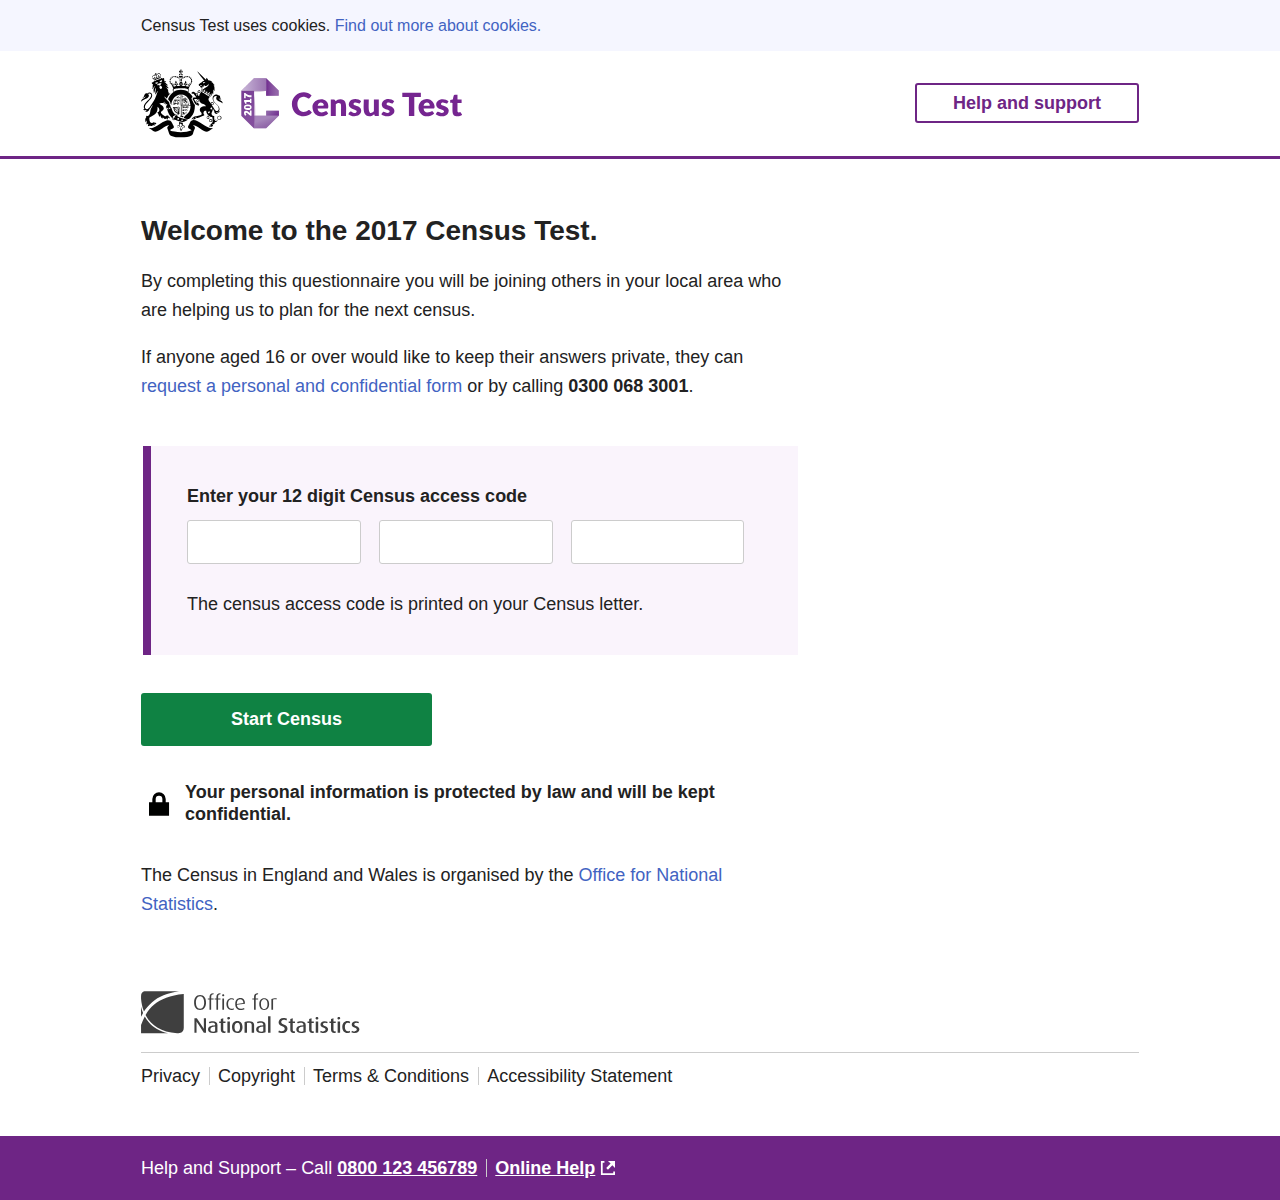
==== commit a5f38719: "moved crest out of grid on widescreen" ====
--- a/index.htm
+++ b/index.htm
@@ -1,12 +1,11 @@
 <!DOCTYPE html>
-<!-- saved from url=(0090)https://preprod-surveys.eq.ons.digital/questionnaire/census/theme/789asdmnbrr/introduction -->
 <html lang="en-gb" dir="ltr" class="has-js"><!--<![endif]--><head><meta http-equiv="Content-Type" content="text/html; charset=UTF-8">
 
     <meta http-equiv="X-UA-Compatible" content="IE=edge">
     <title>2017 Census</title>
     <meta content="" name="description">
     <meta content="width=device-width, initial-scale=1" name="viewport">
-    <link rel="shortcut icon" href="https://preprod-surveys.eq.ons.digital/s/img/favicon.ico?q=95ed16e2c89bb26d9c02129271468664828e4cee">
+    <link rel="shortcut icon" href="favicon.ico">
     <!--[if lt IE 9]>
       <script src="/s/js/vendor/html5shiv.min.js?q=95ed16e2c89bb26d9c02129271468664828e4cee"></script>
     <![endif]-->
@@ -14,7 +13,7 @@
       <script src="/s/js/polyfills.js?q=95ed16e2c89bb26d9c02129271468664828e4cee"></script>
     <![endif]-->
     <!--[if gt IE 8]><!-->
-      <script async="" src="./assets/analytics.js"></script><script>document.documentElement.className = document.documentElement.className.replace('no-js','has-js')</script>
+      <script>document.documentElement.className = document.documentElement.className.replace('no-js','has-js')</script>
     <!--<![endif]-->
 <link href="./assets/css" rel="stylesheet" type="text/css">
 <!--[if (gt IE 9) | (IEMobile)]><!-->
@@ -23,22 +22,13 @@
 <!--[if (lte IE 9) & (!IEMobile)]>
   <link href="/s/css/census/fixed.css?q=95ed16e2c89bb26d9c02129271468664828e4cee" rel="stylesheet">
 <![endif]-->
-<script>
-(function(i,s,o,g,r,a,m){i['GoogleAnalyticsObject']=r;i[r]=i[r]||function(){
-(i[r].q=i[r].q||[]).push(arguments)},i[r].l=1*new Date();a=s.createElement(o),
-m=s.getElementsByTagName(o)[0];a.async=1;a.src=g;m.parentNode.insertBefore(a,m)
-})(window,document,'script','https://www.google-analytics.com/analytics.js','ga');
 
-ga('create', 'UA-56892037-7', 'auto');
-ga('set', 'anonymizeIp', true);
-ga('send', 'pageview');
-</script>
   </head>
   <body class="page">
     <div class="page__content">
 
       <div class="skip">
-        <a class="skip__link" href="https://preprod-surveys.eq.ons.digital/questionnaire/census/theme/789asdmnbrr/introduction#main">Skip to content</a>
+        <a class="skip__link" href="#main">Skip to content</a>
       </div>
 
 
@@ -56,7 +46,7 @@
           <span class="mars" role="presentation">Call </span> <a class="venus nav__link" href="tel:0800123456789"><span class="u-vh">For help call </span>0800 123 456789</a>
         </li>
         <li class="nav__item">
-          <a class="venus nav__link external" href="https://preprod-surveys.eq.ons.digital/questionnaire/census/theme/789asdmnbrr/introduction#" rel="ext">Online Help</a>
+          <a class="venus nav__link external" href="#" rel="ext">Online Help</a>
         </li>
       </ul>
     </div>
@@ -83,7 +73,7 @@
           <div class="header">
             <h2 class="saturn">Welcome to the 2017 Census Test.</h2>
             <p class="mars">By completing this questionnaire you will be joining others in your local area who are helping us to plan for the next census.</p>
-            <p class="mars">If anyone aged 16 or over would like to keep their answers private, they can <a href="form-request.htm">request a personal and confidential form</a> or by calling <strong>0300 068 3001</strong></p></br>
+            <p class="mars">If anyone aged 16 or over would like to keep their answers private, they can <a href="form-request.htm">request a personal and confidential form</a> or by calling <strong>0300 068 3001</strong>.</p></br>
             <form action="" class="form qa-questionnaire-form" role="form" method="POST" novalidate="">
               <div class="group" id="household-and-accommodation">
                 <div class="block" id="census-access-code">
@@ -99,13 +89,16 @@
                                   <legend class="fieldgroup__title venus">Enter your 12 digit Census access code</legend>
                                   <div class="fieldgroup__fields">
                                     <div class="field field--input field--code">
-                                      <input pattern="\d*" maxlength="4" data-qa="input-text" id="input-94f368e4-7c6c-4272-a780-8c46328626a2-day" name="94f368e4-7c6c-4272-a780-8c46328626a2-day" class="input input--text " value="" type="text">
+                                      <label class="label mercury u-vh" for="first-four-lines-of-code" >First four lines of code</label>
+                                      <input pattern="\d*" maxlength="4" data-qa="input-text" id="first-four-lines-of-code" name="first-four-lines-of-code" class="input input--text " value="" type="text">
                                     </div>
                                     <div class="field field--select field--code">
-                                      <input pattern="\d*" maxlength="4" data-qa="input-text" id="input-94f368e4-7c6c-4272-a780-8c46328626a2-year" name="94f368e4-7c6c-4272-a780-8c46328626a2-year" class="input input--text " value="" type="text">
+                                      <label class="label mercury u-vh" for="second-four-lines-of-code" >Second four lines of code</label>
+                                      <input pattern="\d*" maxlength="4" data-qa="input-text" id="second-four-lines-of-code" name="second-four-lines-of-code" class="input input--text " value="" type="text">
                                     </div>
                                     <div class="field field--input field--code">
-                                      <input pattern="\d*" maxlength="4" data-qa="input-text" id="input-94f368e4-7c6c-4272-a780-8c46328626a2-year" name="94f368e4-7c6c-4272-a780-8c46328626a2-year" class="input input--text " value="" type="text">
+                                      <label class="label mercury u-vh" for="third-four-lines-of-code" >Third four lines of code</label>
+                                      <input pattern="\d*" maxlength="4" data-qa="input-text" id="third-four-lines-of-code" name="third-four-lines-of-code" class="input input--text " value="" type="text">
                                     </div>
                                   </div>
                                 </fieldset>
@@ -142,7 +135,7 @@
         <a class="nav__link" rel="ext" href="https://www.ons.gov.uk/help/cookiesandprivacy">Privacy</a>
       </li>
       <li class="nav__item">
-        <a class="nav__link" rel="ext" href="https://preprod-surveys.eq.ons.digital/questionnaire/census/theme/789asdmnbrr/introduction">Copyright</a>
+        <a class="nav__link" rel="ext" href="#">Copyright</a>
       </li>
       <li class="nav__item">
         <a class="nav__link" rel="ext" href="https://www.ons.gov.uk/help/termsandconditions">Terms &amp; Conditions</a>
@@ -160,7 +153,7 @@
             <span class="mars" role="presentation">Call </span> <a class="venus nav__link" href="tel:0800123456789"><span class="u-vh">For help call </span>0800 123 456789</a>
           </li>
           <li class="nav__item">
-            <a class="venus nav__link external" href="https://preprod-surveys.eq.ons.digital/questionnaire/census/theme/789asdmnbrr/introduction#" rel="ext">Online Help</a>
+            <a class="venus nav__link external" href="#" rel="ext">Online Help</a>
           </li>
         </ul>
       </div>
--- a/assets/responsive.css
+++ b/assets/responsive.css
@@ -7492,6 +7492,12 @@
     width: 4.55rem;
   }
 }
+@media only screen and (min-width: 1300px) {
+  .page-header__crest {
+    position: absolute;
+    left: -86px;
+  }
+}
 
 .page-header__btn {
   text-align: right;
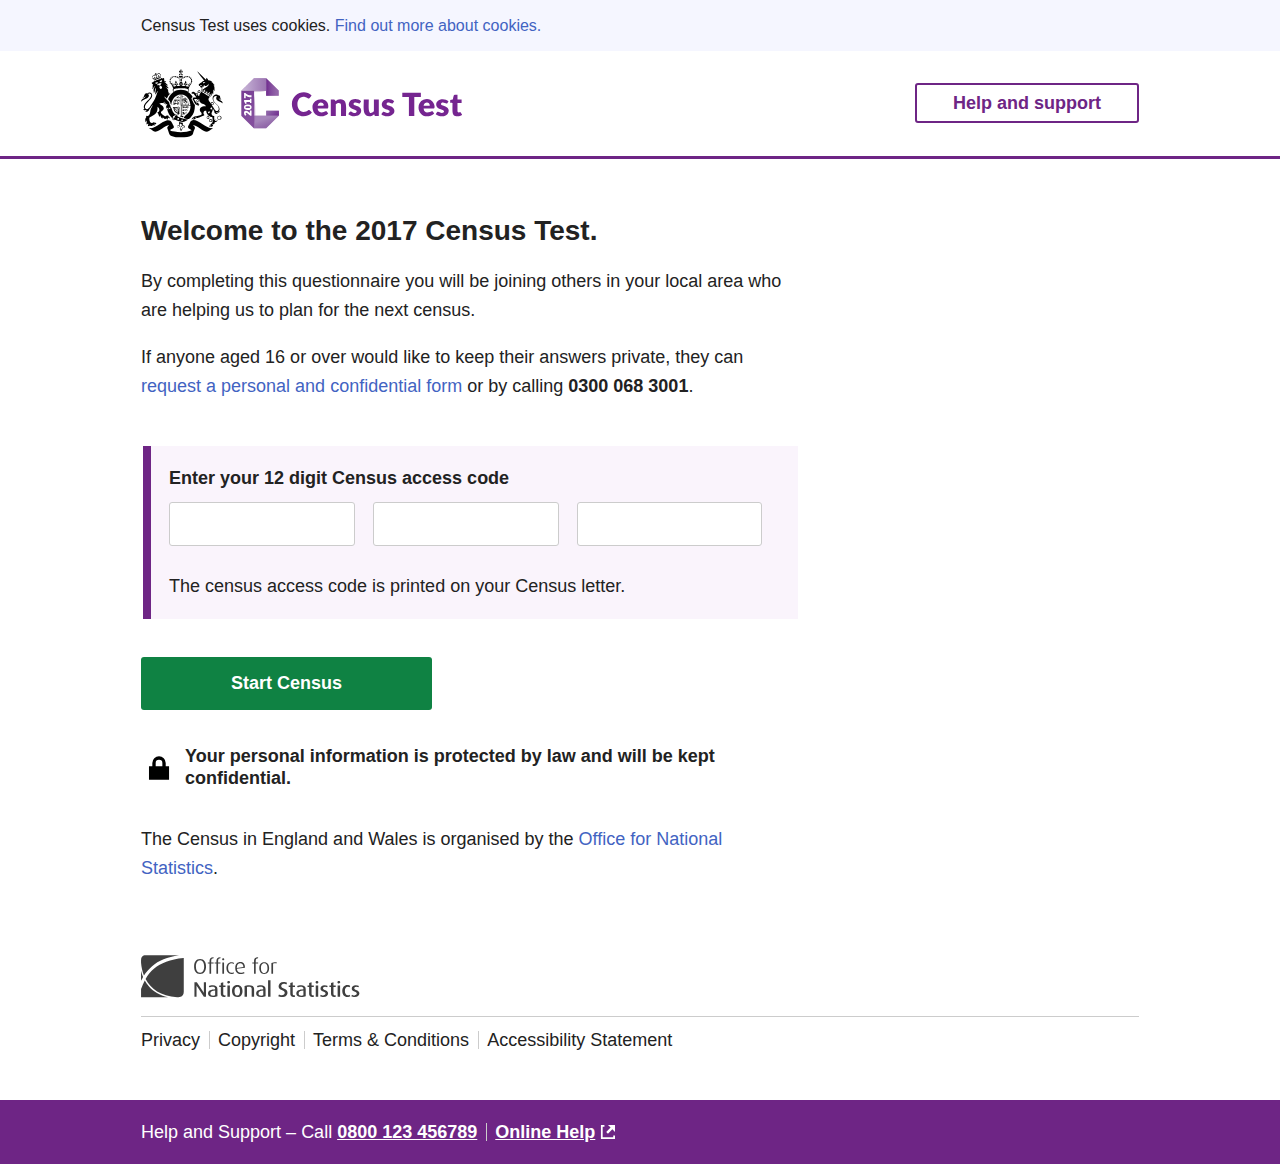
==== commit 875b1535: "added error page example and added missing if statements" ====
--- a/index.htm
+++ b/index.htm
@@ -1,6 +1,10 @@
-<!DOCTYPE html>
-<html lang="en-gb" dir="ltr" class="has-js"><!--<![endif]--><head><meta http-equiv="Content-Type" content="text/html; charset=UTF-8">
-
+<!doctype html>
+<!--[if lt IE 7]>      <html lang="en-gb" dir="ltr" class="no-js lt-ie9 lt-ie8 lt-ie7"> <![endif]-->
+<!--[if IE 7]>         <html lang="en-gb" dir="ltr" class="no-js lt-ie9 lt-ie8"> <![endif]-->
+<!--[if IE 8]>         <html lang="en-gb" dir="ltr" class="no-js lt-ie9"> <![endif]-->
+<!--[if gt IE 8]><!--> <html lang="en-gb" dir="ltr" class="no-js"> <!--<![endif]-->
+  <head>
+    <meta http-equiv="Content-Type" content="text/html; charset=UTF-8">
     <meta http-equiv="X-UA-Compatible" content="IE=edge">
     <title>2017 Census</title>
     <meta content="" name="description">
@@ -15,7 +19,6 @@
     <!--[if gt IE 8]><!-->
       <script>document.documentElement.className = document.documentElement.className.replace('no-js','has-js')</script>
     <!--<![endif]-->
-<link href="./assets/css" rel="stylesheet" type="text/css">
 <!--[if (gt IE 9) | (IEMobile)]><!-->
     <link href="./assets/responsive.css" rel="stylesheet">
 <!--<![endif]-->
@@ -53,13 +56,13 @@
   </div>
   <div class="page-header__container container">
     <div class="page-header__crest">
-      <img src="./assets/img/crest.svg" alt="2017 Census">
+      <img src="./assets/img/crest.svg" alt="Crown">
     </div>
     <div class="page-header__logo">
       <img src="./assets/img/logo-english-reversed.svg" alt="2017 Census">
     </div>
     <button class="page-header__btn btn btn--light btn--border js-help-btn">
-      Help and support
+      Help<span>  and support</span>
     </button>
   </div>
 </div>
@@ -71,7 +74,7 @@
       <div class="grid">
         <div class="grid__col col-8@m">
           <div class="header">
-            <h2 class="saturn">Welcome to the 2017 Census Test.</h2>
+            <h1 class="saturn">Welcome to the 2017 Census Test.</h1>
             <p class="mars">By completing this questionnaire you will be joining others in your local area who are helping us to plan for the next census.</p>
             <p class="mars">If anyone aged 16 or over would like to keep their answers private, they can <a href="form-request.htm">request a personal and confidential form</a> or by calling <strong>0300 068 3001</strong>.</p></br>
             <form action="" class="form qa-questionnaire-form" role="form" method="POST" novalidate="">
--- a/assets/responsive.css
+++ b/assets/responsive.css
@@ -3675,7 +3675,7 @@
   border-left: 8px solid transparent;
   color: #222;
   padding: 18px;
-  padding: 2rem;
+  padding: 1rem;
 }
 
 .alert--simple .alert__header {
@@ -7507,11 +7507,14 @@
   margin: 0 0 0 0.5rem;
 }
 
-@media only screen and (min-width: 300px) and (max-width: 499px) {
+@media only screen and (max-width: 499px) {
   .page-header__btn {
     font-size: 0.8rem;
     padding: 0.3rem 0.5rem !important;
     margin: 0 0 0 1rem;
+  }
+  span {
+    display: none;
   }
 }
 
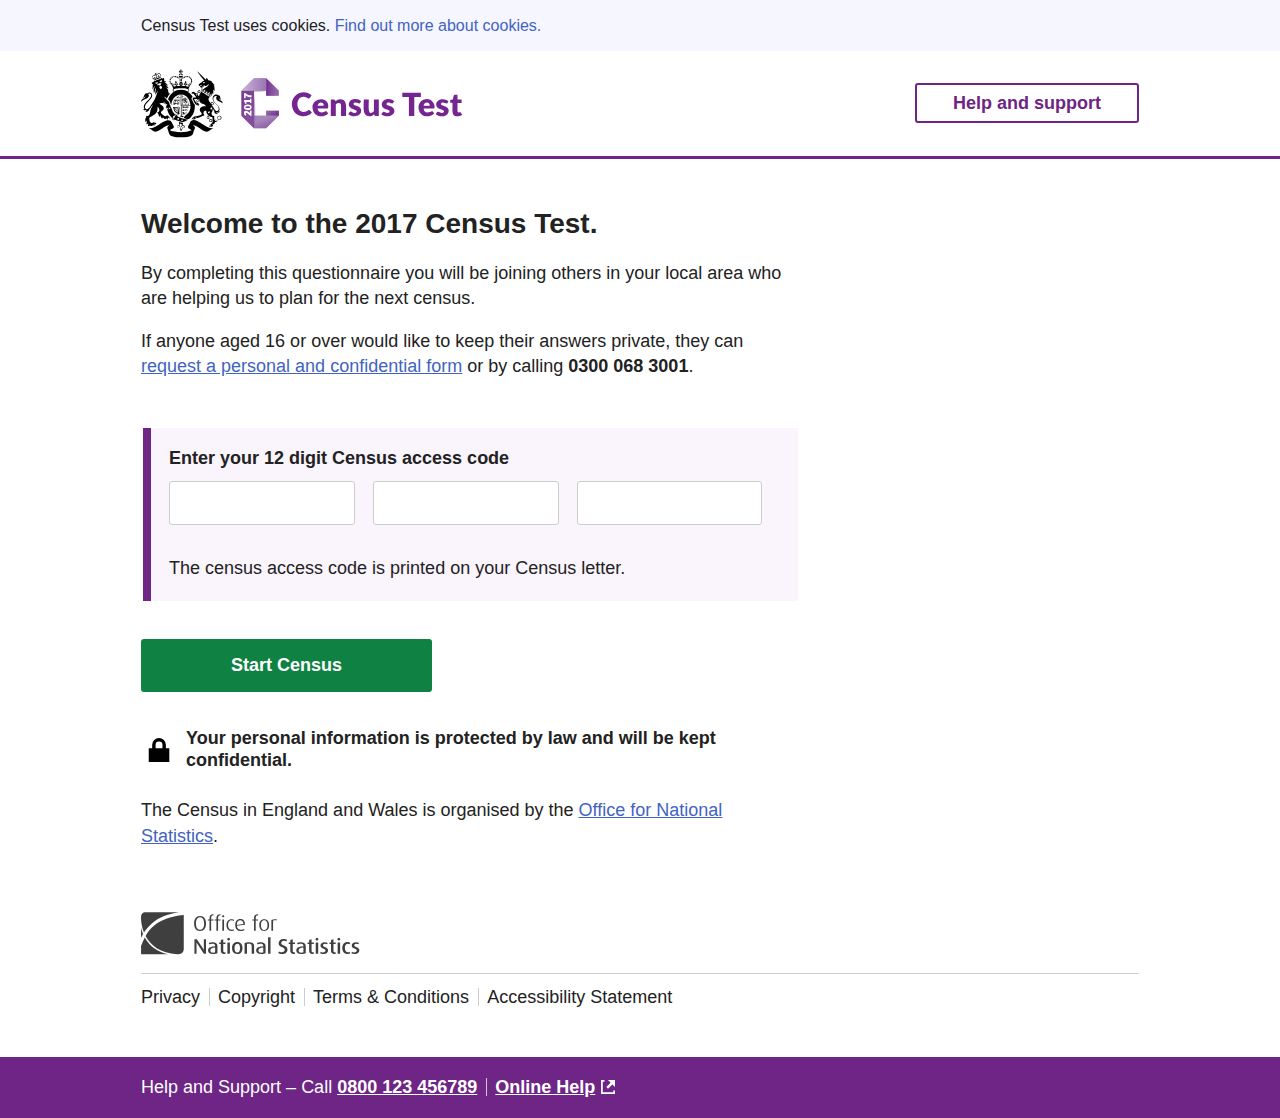
==== commit 7607649d: "added fixed.css and made some changes to make updates easier" ====
--- a/index.htm
+++ b/index.htm
@@ -25,6 +25,7 @@
 <!--[if (lte IE 9) & (!IEMobile)]>
   <link href="/s/css/census/fixed.css?q=95ed16e2c89bb26d9c02129271468664828e4cee" rel="stylesheet">
 <![endif]-->
+    <link href="./assets/respondent.css" rel="stylesheet">
 
   </head>
   <body class="page">
--- a/assets/responsive.css
+++ b/assets/responsive.css
@@ -588,11 +588,11 @@
 
 a {
   color: #4263c2;
-  text-decoration: none;
 }
 
 a:hover {
   text-decoration: underline;
+  color: #033e58;
 }
 
 a:focus {
@@ -606,7 +606,7 @@
   outline: none;
 }
 
-.svg-icons--caret-bottom, .svg-icons--caret-left, .svg-icons--caret-right, .svg-icons--caret-top, .svg-icons--check, .svg-icons--chevron-bottom, .svg-icons--chevron-down, .svg-icons--chevron-left, .svg-icons--chevron-right, .svg-icons--chevron-top, .svg-icons--circle-check, .svg-icons--circle-x, .svg-icons--external-link, .svg-icons--info, .svg-icons--info-circle, .svg-icons--lock, .svg-icons--logo, .svg-icons--phone, .svg-icons--right-arrow, .svg-logo {
+.svg-icons--caret-bottom, .svg-icons--caret-left, .svg-icons--caret-right, .svg-icons--caret-top, .svg-icons--check, .svg-icons--chevron-bottom, .svg-icons--chevron-down, .svg-icons--chevron-left, .svg-icons--chevron-right, .svg-icons--chevron-top, .svg-icons--circle-check, .svg-icons--circle-x, .svg-icons--external-link, .svg-icons--guidance, .svg-icons--guidance-white, .svg-icons--info, .svg-icons--info-circle, .svg-icons--lock, .svg-icons--logo, .svg-icons--phone, .svg-icons--right-arrow, .svg-logo {
   background: url("static/img/sprite.svg") no-repeat;
 }
 
@@ -620,7 +620,7 @@
 }
 
 .svg-icons--caret-left {
-  background-position: 70.58823529411765% 27.30128205128205%;
+  background-position: 70.58823529411765% 49.78421052631579%;
 }
 
 .svg-icons--caret-left-dims {
@@ -629,7 +629,7 @@
 }
 
 .svg-icons--caret-right {
-  background-position: 0 33.333333333333336%;
+  background-position: 0 27.36842105263158%;
 }
 
 .svg-icons--caret-right-dims {
@@ -638,7 +638,7 @@
 }
 
 .svg-icons--caret-top {
-  background-position: 17.5609756097561% 30.317164179104477%;
+  background-position: 17.5609756097561% 25.3016738030362%;
 }
 
 .svg-icons--caret-top-dims {
@@ -656,7 +656,7 @@
 }
 
 .svg-icons--chevron-bottom {
-  background-position: 50.73170731707317% 27.21721782238075%;
+  background-position: 50.73170731707317% 22.576600972869965%;
 }
 
 .svg-icons--chevron-bottom-dims {
@@ -674,7 +674,7 @@
 }
 
 .svg-icons--chevron-left {
-  background-position: 18.37134462012033% 66.66666666666667%;
+  background-position: 18.37134462012033% 54.73684210526316%;
 }
 
 .svg-icons--chevron-left-dims {
@@ -683,7 +683,7 @@
 }
 
 .svg-icons--chevron-right {
-  background-position: 38.235156942306794% 66.66666666666667%;
+  background-position: 38.235156942306794% 54.73684210526316%;
 }
 
 .svg-icons--chevron-right-dims {
@@ -701,7 +701,7 @@
 }
 
 .svg-icons--circle-check {
-  background-position: 0 0;
+  background-position: 76.09756097560975% 22.41578947368421%;
 }
 
 .svg-icons--circle-check-dims {
@@ -710,7 +710,7 @@
 }
 
 .svg-icons--circle-x {
-  background-position: 76.09756097560975% 60.63461538461539%;
+  background-position: 0 0;
 }
 
 .svg-icons--circle-x-dims {
@@ -719,7 +719,7 @@
 }
 
 .svg-icons--external-link {
-  background-position: 93.27354260089686% 67.24137931034483%;
+  background-position: 0 100%;
 }
 
 .svg-icons--external-link-dims {
@@ -727,8 +727,26 @@
   height: 34px;
 }
 
+.svg-icons--guidance {
+  background-position: 91.62995594713657% 57.5609756097561%;
+}
+
+.svg-icons--guidance-dims {
+  width: 30px;
+  height: 37px;
+}
+
+.svg-icons--guidance-white {
+  background-position: 91.62995594713657% 39.51219512195122%;
+}
+
+.svg-icons--guidance-white-dims {
+  width: 30px;
+  height: 37px;
+}
+
 .svg-icons--info {
-  background-position: 22.462055802962826% 100%;
+  background-position: 46.09197491593202% 82.10526315789474%;
 }
 
 .svg-icons--info-dims {
@@ -737,7 +755,7 @@
 }
 
 .svg-icons--info-circle {
-  background-position: 42.13170731707317% 100%;
+  background-position: 24.11219512195122% 82.10526315789474%;
 }
 
 .svg-icons--info-circle-dims {
@@ -746,7 +764,7 @@
 }
 
 .svg-icons--lock {
-  background-position: 96.10497620477753% 22.5609756097561%;
+  background-position: 96.10497620477753% 18.68686868686869%;
 }
 
 .svg-icons--lock-dims {
@@ -755,7 +773,7 @@
 }
 
 .svg-icons--logo {
-  background-position: 0 100%;
+  background-position: 0 82.10526315789474%;
 }
 
 .svg-icons--logo-dims {
@@ -764,7 +782,7 @@
 }
 
 .svg-icons--phone {
-  background-position: 94.11764705882354% 47.093023255813954%;
+  background-position: 94.11764705882354% 75.24271844660194%;
 }
 
 .svg-icons--phone-dims {
@@ -773,7 +791,7 @@
 }
 
 .svg-icons--right-arrow {
-  background-position: 0 66.66666666666667%;
+  background-position: 0 54.73684210526316%;
 }
 
 .svg-icons--right-arrow-dims {
@@ -782,7 +800,7 @@
 }
 
 .svg-logo {
-  background-position: 67.49756097560976% 85.87943848059454%;
+  background-position: 67.49756097560976% 72.33943890563413%;
 }
 
 .svg-logo-dims {
@@ -818,7 +836,7 @@
   -webkit-font-smoothing: antialiased;
 }
 
-@media only screen and (min-width: 300px) and (max-width: 499px) {
+@media only screen and (min-width: 300px) and (max-width: 500px) {
   html {
     font-size: 16px;
   }
@@ -867,8 +885,8 @@
   max-width: 1034.01px;
   max-width: 57.445rem;
   margin: 0 auto;
-  padding: 0 9px;
-  padding: 0 0.5rem;
+  padding: 0 18px;
+  padding: 0 1rem;
   box-sizing: border-box;
   width: 100%;
 }
@@ -1138,7 +1156,8 @@
   vertical-align: top;
   box-sizing: border-box;
   background-clip: content-box;
-  font-size: initial;
+  font-size: 18px;
+  font-size: 1rem;
   padding-left: 18px;
   padding-left: 1rem;
   *display: inline;
@@ -3429,54 +3448,87 @@
 }
 
 .jupiter {
-  font-size: 30.599px;
-  font-size: 1.7rem;
-  font-weight: 900;
-  line-height: 1.2;
+  font-size: 28px;
+  font-weight: 700;
+  line-height: 1.4;
 }
 
 @media only screen and (min-width: 740px) {
   .jupiter {
-    font-size: 2rem;
+    font-size: 36px;
   }
 }
 
 .saturn {
-  font-size: 28.008px;
-  font-size: 1.556rem;
-  font-weight: 600;
-  line-height: 1.3;
+  font-size: 24px;
+  font-weight: 700;
+  line-height: 1.4;
+}
+
+@media only screen and (min-width: 740px) {
+  .saturn {
+    font-size: 28px;
+  }
 }
 
 .neptune {
-  font-size: 21.599px;
-  font-size: 1.2rem;
-  font-weight: 600;
-  line-height: 1.3;
+  font-size: 18px;
+  font-weight: 700;
+  line-height: 1.4;
+}
+
+@media only screen and (min-width: 740px) {
+  .neptune {
+    font-size: 22px;
+  }
 }
 
 .venus {
-  font-size: 18px;
-  font-size: 1rem;
+  font-size: 16px;
   font-weight: 700;
+  line-height: 1.4;
+}
+
+@media only screen and (min-width: 740px) {
+  .venus {
+    font-size: 18px;
+  }
 }
 
 .mars {
-  font-size: 18px;
-  font-size: 1rem;
-  font-weight: 400;
+  font-size: 16px;
+  font-weight: 500;
+  line-height: 1.4;
+}
+
+@media only screen and (min-width: 740px) {
+  .mars {
+    font-size: 18px;
+  }
 }
 
 .mercury {
-  font-size: 14.4px;
-  font-size: 0.8rem;
+  font-size: 14px;
   font-weight: 700;
+  line-height: 1.4;
+}
+
+@media only screen and (min-width: 740px) {
+  .mercury {
+    font-size: 14px;
+  }
 }
 
 .pluto {
-  font-size: 16.02px;
-  font-size: 0.89rem;
-  font-weight: 400;
+  font-size: 14px;
+  font-weight: 500;
+  line-height: 1.4;
+}
+
+@media only screen and (min-width: 740px) {
+  .pluto {
+    font-size: 14px;
+  }
 }
 
 .accordion {
@@ -3605,6 +3657,10 @@
   color: white;
 }
 
+.alert *:last-child {
+  margin-bottom: 0;
+}
+
 .alert__header {
   color: #fff;
   margin: 0;
@@ -3721,16 +3777,16 @@
 .bar {
   background: #6e2585;
   color: #fff;
-  padding: 11.502px 0;
-  padding: 0.639rem 0;
+  padding: 9px 0;
+  padding: 0.5rem 0;
   margin-bottom: 9px;
   margin-bottom: 0.5rem;
 }
 
 @media only screen and (min-width: 740px) {
   .bar {
-    padding: 0.639rem 0;
-    margin-bottom: 2rem;
+    padding: 0.5rem 0;
+    margin-bottom: 1rem;
   }
 }
 
@@ -3797,6 +3853,7 @@
   display: inline-block;
   text-rendering: optimizeLegibility;
   text-decoration: none;
+  width: 100%;
   *display: inline;
   *zoom: 1;
 }
@@ -3815,7 +3872,7 @@
 .btn.btn--border {
   font-weight: 600;
   background: #fff;
-  border: 2px solid #0f8243;
+  border: 1px solid #0f8243;
   color: #0f8243;
   padding: 9px 36px;
   padding: 0.5rem 2rem;
@@ -3824,6 +3881,18 @@
 .btn.btn--border:hover, .btn.btn--border:focus {
   background: #0f8243;
   color: #fff;
+}
+
+@media only screen and (min-width: 500px) {
+  .btn.btn--border {
+    border-width: 2px;
+  }
+}
+
+@media only screen and (min-width: 500px) {
+  .btn {
+    width: auto;
+  }
 }
 
 .btn--secondary {
@@ -3840,6 +3909,7 @@
   display: inline-block;
   text-rendering: optimizeLegibility;
   text-decoration: none;
+  width: 100%;
   *display: inline;
   *zoom: 1;
 }
@@ -3858,7 +3928,7 @@
 .btn--secondary.btn--border {
   font-weight: 600;
   background: #fff;
-  border: 2px solid #6e2585;
+  border: 1px solid #6e2585;
   color: #6e2585;
   padding: 9px 36px;
   padding: 0.5rem 2rem;
@@ -3867,6 +3937,18 @@
 .btn--secondary.btn--border:hover, .btn--secondary.btn--border:focus {
   background: #6e2585;
   color: #fff;
+}
+
+@media only screen and (min-width: 500px) {
+  .btn--secondary.btn--border {
+    border-width: 2px;
+  }
+}
+
+@media only screen and (min-width: 500px) {
+  .btn--secondary {
+    width: auto;
+  }
 }
 
 .btn--neutral {
@@ -3883,6 +3965,7 @@
   display: inline-block;
   text-rendering: optimizeLegibility;
   text-decoration: none;
+  width: 100%;
   *display: inline;
   *zoom: 1;
 }
@@ -3901,7 +3984,7 @@
 .btn--neutral.btn--border {
   font-weight: 600;
   background: #fff;
-  border: 2px solid #9b9b9b;
+  border: 1px solid #9b9b9b;
   color: #9b9b9b;
   padding: 9px 36px;
   padding: 0.5rem 2rem;
@@ -3910,6 +3993,18 @@
 .btn--neutral.btn--border:hover, .btn--neutral.btn--border:focus {
   background: #9b9b9b;
   color: #fff;
+}
+
+@media only screen and (min-width: 500px) {
+  .btn--neutral.btn--border {
+    border-width: 2px;
+  }
+}
+
+@media only screen and (min-width: 500px) {
+  .btn--neutral {
+    width: auto;
+  }
 }
 
 .btn--light {
@@ -3926,6 +4021,7 @@
   display: inline-block;
   text-rendering: optimizeLegibility;
   text-decoration: none;
+  width: 100%;
   *display: inline;
   *zoom: 1;
 }
@@ -3944,15 +4040,27 @@
 .btn--light.btn--border {
   font-weight: 600;
   background: transparent;
-  border: 2px solid #6e2585;
-  color: #6e2585;
+  border: 1px solid #fff;
+  color: #fff;
   padding: 9px 36px;
   padding: 0.5rem 2rem;
 }
 
 .btn--light.btn--border:hover, .btn--light.btn--border:focus {
-  background: #6e2585;
-  color: #fff;
+  background: #fff;
+  color: #6e2585;
+}
+
+@media only screen and (min-width: 500px) {
+  .btn--light.btn--border {
+    border-width: 2px;
+  }
+}
+
+@media only screen and (min-width: 500px) {
+  .btn--light {
+    width: auto;
+  }
 }
 
 .btn--lg {
@@ -3971,6 +4079,7 @@
   cursor: pointer;
   font-size: inherit;
   text-decoration: underline;
+  width: auto;
   *display: inline;
   *zoom: 1;
 }
@@ -4045,7 +4154,7 @@
   right: 0;
   margin: auto;
   content: " ";
-  background: url("img/icons--external-link.svg") no-repeat center center;
+  background: url("/s/img/icons/icons--external-link.svg") no-repeat center center;
   background-size: 1.9em;
   background-color: transparent !important;
   width: 1em;
@@ -4096,38 +4205,47 @@
   display: block;
 }
 
-.field--radio .field__item,
-.field--checkbox .field__item {
+.field--multiplechoice {
+  font-size: 0;
+}
+
+.field--multiplechoice .field__item {
+  font-size: 18px;
+  font-size: 1rem;
   background: white;
-  border: 1px solid #ccc;
+  border: 1px solid #999;
   border-radius: 0.2rem;
   cursor: pointer;
   overflow: hidden;
   position: relative;
 }
 
-.field--radio .field__item:hover,
-.field--checkbox .field__item:hover {
+.field--multiplechoice .field__item:hover {
   border-color: #9b9b9b;
-}
-
-.field--radio .field__item.is-checked,
-.field--checkbox .field__item.is-checked {
-  border-color: #9b9b9b;
-  background-color: white;
-  box-shadow: 0 0 0 1px #9b9b9b;
-}
-
-.field--radio .field__item.has-focus,
-.field--checkbox .field__item.has-focus {
+  box-shadow: none;
+}
+
+.field--multiplechoice .field__item.has-focus {
+  color: #222;
   border-color: #4263c2;
   background-color: #f5f6ff;
   box-shadow: 0 0 0 1px #4263c2;
 }
 
-@media only screen and (min-width: 500px) {
-  .field--radio.field--cols,
-  .field--checkbox.field--cols {
+.field--multiplechoice .field__item.is-checked {
+  color: #222;
+  border-color: #033e58;
+  box-shadow: 0 0 0 1px #033e58;
+}
+
+.field--multiplechoice .field__item.is-checked:hover {
+  border-color: #222;
+  background-color: #eee;
+  box-shadow: 0 0 0 1px #222;
+}
+
+@media only screen and (min-width: 500px) {
+  .field--multiplechoice.field--cols {
     display: -webkit-box;
     display: -webkit-flex;
     display: -ms-flexbox;
@@ -4136,17 +4254,14 @@
         -ms-flex-wrap: wrap;
             flex-wrap: wrap;
   }
-  .field--radio.field--cols .field__item,
-  .field--checkbox.field--cols .field__item {
+  .field--multiplechoice.field--cols .field__item {
     width: calc(50% - 1rem);
     min-width: 0;
   }
-  .field--radio.field--cols .label,
-  .field--checkbox.field--cols .label {
+  .field--multiplechoice.field--cols .label {
     width: 100%;
   }
-  .field--radio.field--cols:last-of-type,
-  .field--checkbox.field--cols:last-of-type {
+  .field--multiplechoice.field--cols:last-of-type {
     margin-bottom: 0;
   }
 }
@@ -4214,9 +4329,355 @@
   width: 100%;
 }
 
-.fieldgroup--access-code .field--code {
-  max-width: 108px;
-  max-width: 6rem;
+.has-js .field--selectionbtn .input {
+  width: 0;
+  opacity: 0;
+}
+
+.has-js .field--selectionbtn .label {
+  padding-left: 18px;
+  padding-left: 1rem;
+  font-size: 14.4px;
+  font-size: 0.8rem;
+}
+
+@media only screen and (min-width: 740px) {
+  .has-js .field--selectionbtn .label {
+    font-size: 1rem;
+  }
+}
+
+.field--selectionbtn .field__item {
+  font-size: initial;
+  width: calc(50% - 0.15rem);
+  min-width: 0;
+  margin: 0 5.399px 5.399px 0;
+  margin: 0 0.3rem 0.3rem 0;
+  vertical-align: top;
+  -webkit-transition: opacity 100ms ease-out;
+  transition: opacity 100ms ease-out;
+  color: #4263c2;
+}
+
+.field--selectionbtn .field__item:nth-child(2n) {
+  margin-right: 0;
+}
+
+.field--selectionbtn .field__item:hover {
+  border-color: #033e58;
+  color: #033e58;
+}
+
+.field--selectionbtn .field__item:hover label {
+  background: transparent !important;
+}
+
+.field--selectionbtn .field__item:nth-of-type(20) {
+  -webkit-transition-delay: 500ms;
+          transition-delay: 500ms;
+}
+
+.field--selectionbtn .field__item:nth-of-type(19) {
+  -webkit-transition-delay: 475ms;
+          transition-delay: 475ms;
+}
+
+.field--selectionbtn .field__item:nth-of-type(18) {
+  -webkit-transition-delay: 450ms;
+          transition-delay: 450ms;
+}
+
+.field--selectionbtn .field__item:nth-of-type(17) {
+  -webkit-transition-delay: 425ms;
+          transition-delay: 425ms;
+}
+
+.field--selectionbtn .field__item:nth-of-type(16) {
+  -webkit-transition-delay: 400ms;
+          transition-delay: 400ms;
+}
+
+.field--selectionbtn .field__item:nth-of-type(15) {
+  -webkit-transition-delay: 375ms;
+          transition-delay: 375ms;
+}
+
+.field--selectionbtn .field__item:nth-of-type(14) {
+  -webkit-transition-delay: 350ms;
+          transition-delay: 350ms;
+}
+
+.field--selectionbtn .field__item:nth-of-type(13) {
+  -webkit-transition-delay: 325ms;
+          transition-delay: 325ms;
+}
+
+.field--selectionbtn .field__item:nth-of-type(12) {
+  -webkit-transition-delay: 300ms;
+          transition-delay: 300ms;
+}
+
+.field--selectionbtn .field__item:nth-of-type(11) {
+  -webkit-transition-delay: 275ms;
+          transition-delay: 275ms;
+}
+
+.field--selectionbtn .field__item:nth-of-type(10) {
+  -webkit-transition-delay: 250ms;
+          transition-delay: 250ms;
+}
+
+.field--selectionbtn .field__item:nth-of-type(9) {
+  -webkit-transition-delay: 225ms;
+          transition-delay: 225ms;
+}
+
+.field--selectionbtn .field__item:nth-of-type(8) {
+  -webkit-transition-delay: 200ms;
+          transition-delay: 200ms;
+}
+
+.field--selectionbtn .field__item:nth-of-type(7) {
+  -webkit-transition-delay: 175ms;
+          transition-delay: 175ms;
+}
+
+.field--selectionbtn .field__item:nth-of-type(6) {
+  -webkit-transition-delay: 150ms;
+          transition-delay: 150ms;
+}
+
+.field--selectionbtn .field__item:nth-of-type(5) {
+  -webkit-transition-delay: 125ms;
+          transition-delay: 125ms;
+}
+
+.field--selectionbtn .field__item:nth-of-type(4) {
+  -webkit-transition-delay: 100ms;
+          transition-delay: 100ms;
+}
+
+.field--selectionbtn .field__item:nth-of-type(3) {
+  -webkit-transition-delay: 75ms;
+          transition-delay: 75ms;
+}
+
+.field--selectionbtn .field__item:nth-of-type(2) {
+  -webkit-transition-delay: 50ms;
+          transition-delay: 50ms;
+}
+
+.field--selectionbtn .field__item:nth-of-type(1) {
+  -webkit-transition-delay: 25ms;
+          transition-delay: 25ms;
+}
+
+.is-closed .field--selectionbtn .field__item {
+  opacity: 0;
+}
+
+.is-closed .field--selectionbtn .field__item:nth-of-type(1) {
+  -webkit-transition-delay: 25ms;
+          transition-delay: 25ms;
+}
+
+.is-closed .field--selectionbtn .field__item:nth-of-type(2) {
+  -webkit-transition-delay: 50ms;
+          transition-delay: 50ms;
+}
+
+.is-closed .field--selectionbtn .field__item:nth-of-type(3) {
+  -webkit-transition-delay: 75ms;
+          transition-delay: 75ms;
+}
+
+.is-closed .field--selectionbtn .field__item:nth-of-type(4) {
+  -webkit-transition-delay: 100ms;
+          transition-delay: 100ms;
+}
+
+.is-closed .field--selectionbtn .field__item:nth-of-type(5) {
+  -webkit-transition-delay: 125ms;
+          transition-delay: 125ms;
+}
+
+.is-closed .field--selectionbtn .field__item:nth-of-type(6) {
+  -webkit-transition-delay: 150ms;
+          transition-delay: 150ms;
+}
+
+.is-closed .field--selectionbtn .field__item:nth-of-type(7) {
+  -webkit-transition-delay: 175ms;
+          transition-delay: 175ms;
+}
+
+.is-closed .field--selectionbtn .field__item:nth-of-type(8) {
+  -webkit-transition-delay: 200ms;
+          transition-delay: 200ms;
+}
+
+.is-closed .field--selectionbtn .field__item:nth-of-type(9) {
+  -webkit-transition-delay: 225ms;
+          transition-delay: 225ms;
+}
+
+.is-closed .field--selectionbtn .field__item:nth-of-type(10) {
+  -webkit-transition-delay: 250ms;
+          transition-delay: 250ms;
+}
+
+.is-closed .field--selectionbtn .field__item:nth-of-type(11) {
+  -webkit-transition-delay: 275ms;
+          transition-delay: 275ms;
+}
+
+.is-closed .field--selectionbtn .field__item:nth-of-type(12) {
+  -webkit-transition-delay: 300ms;
+          transition-delay: 300ms;
+}
+
+.is-closed .field--selectionbtn .field__item:nth-of-type(13) {
+  -webkit-transition-delay: 325ms;
+          transition-delay: 325ms;
+}
+
+.is-closed .field--selectionbtn .field__item:nth-of-type(14) {
+  -webkit-transition-delay: 350ms;
+          transition-delay: 350ms;
+}
+
+.is-closed .field--selectionbtn .field__item:nth-of-type(15) {
+  -webkit-transition-delay: 375ms;
+          transition-delay: 375ms;
+}
+
+.is-closed .field--selectionbtn .field__item:nth-of-type(16) {
+  -webkit-transition-delay: 400ms;
+          transition-delay: 400ms;
+}
+
+.is-closed .field--selectionbtn .field__item:nth-of-type(17) {
+  -webkit-transition-delay: 425ms;
+          transition-delay: 425ms;
+}
+
+.is-closed .field--selectionbtn .field__item:nth-of-type(18) {
+  -webkit-transition-delay: 450ms;
+          transition-delay: 450ms;
+}
+
+.is-closed .field--selectionbtn .field__item:nth-of-type(19) {
+  -webkit-transition-delay: 475ms;
+          transition-delay: 475ms;
+}
+
+.is-closed .field--selectionbtn .field__item:nth-of-type(20) {
+  -webkit-transition-delay: 500ms;
+          transition-delay: 500ms;
+}
+
+.is-open .field--selectionbtn .field__item {
+  opacity: 1;
+}
+
+.is-open .field--selectionbtn .field__item:nth-of-type(1) {
+  -webkit-transition-delay: 25ms;
+          transition-delay: 25ms;
+}
+
+.is-open .field--selectionbtn .field__item:nth-of-type(2) {
+  -webkit-transition-delay: 50ms;
+          transition-delay: 50ms;
+}
+
+.is-open .field--selectionbtn .field__item:nth-of-type(3) {
+  -webkit-transition-delay: 75ms;
+          transition-delay: 75ms;
+}
+
+.is-open .field--selectionbtn .field__item:nth-of-type(4) {
+  -webkit-transition-delay: 100ms;
+          transition-delay: 100ms;
+}
+
+.is-open .field--selectionbtn .field__item:nth-of-type(5) {
+  -webkit-transition-delay: 125ms;
+          transition-delay: 125ms;
+}
+
+.is-open .field--selectionbtn .field__item:nth-of-type(6) {
+  -webkit-transition-delay: 150ms;
+          transition-delay: 150ms;
+}
+
+.is-open .field--selectionbtn .field__item:nth-of-type(7) {
+  -webkit-transition-delay: 175ms;
+          transition-delay: 175ms;
+}
+
+.is-open .field--selectionbtn .field__item:nth-of-type(8) {
+  -webkit-transition-delay: 200ms;
+          transition-delay: 200ms;
+}
+
+.is-open .field--selectionbtn .field__item:nth-of-type(9) {
+  -webkit-transition-delay: 225ms;
+          transition-delay: 225ms;
+}
+
+.is-open .field--selectionbtn .field__item:nth-of-type(10) {
+  -webkit-transition-delay: 250ms;
+          transition-delay: 250ms;
+}
+
+.is-open .field--selectionbtn .field__item:nth-of-type(11) {
+  -webkit-transition-delay: 275ms;
+          transition-delay: 275ms;
+}
+
+.is-open .field--selectionbtn .field__item:nth-of-type(12) {
+  -webkit-transition-delay: 300ms;
+          transition-delay: 300ms;
+}
+
+.is-open .field--selectionbtn .field__item:nth-of-type(13) {
+  -webkit-transition-delay: 325ms;
+          transition-delay: 325ms;
+}
+
+.is-open .field--selectionbtn .field__item:nth-of-type(14) {
+  -webkit-transition-delay: 350ms;
+          transition-delay: 350ms;
+}
+
+.is-open .field--selectionbtn .field__item:nth-of-type(15) {
+  -webkit-transition-delay: 375ms;
+          transition-delay: 375ms;
+}
+
+.is-open .field--selectionbtn .field__item:nth-of-type(16) {
+  -webkit-transition-delay: 400ms;
+          transition-delay: 400ms;
+}
+
+.is-open .field--selectionbtn .field__item:nth-of-type(17) {
+  -webkit-transition-delay: 425ms;
+          transition-delay: 425ms;
+}
+
+.is-open .field--selectionbtn .field__item:nth-of-type(18) {
+  -webkit-transition-delay: 450ms;
+          transition-delay: 450ms;
+}
+
+.is-open .field--selectionbtn .field__item:nth-of-type(19) {
+  -webkit-transition-delay: 475ms;
+          transition-delay: 475ms;
+}
+
+.is-open .field--selectionbtn .field__item:nth-of-type(20) {
+  -webkit-transition-delay: 500ms;
+          transition-delay: 500ms;
 }
 
 .form {
@@ -4225,16 +4686,17 @@
 }
 
 .guidance {
-  margin: 0;
+  margin: 0 0 0 -1.8px;
+  margin: 0 0 0 -0.1rem;
 }
 
 .guidance__link {
   display: inline-block;
   vertical-align: middle;
   line-height: 1;
-  color: #222;
-  padding-right: 9px;
-  padding-right: 0.5rem;
+  text-decoration: underline;
+  padding: 3.6px;
+  padding: 0.2rem;
   *display: inline;
   *zoom: 1;
 }
@@ -4247,15 +4709,24 @@
 }
 
 .guidance__link:before {
+  -webkit-transition: -webkit-transform 300ms ease-in-out;
+  transition: -webkit-transform 300ms ease-in-out;
+  transition: transform 300ms ease-in-out;
+  transition: transform 300ms ease-in-out, -webkit-transform 300ms ease-in-out;
+  margin-right: 5.399px;
+  margin-right: 0.3rem;
   speak: none;
   content: "";
-  background: url("/s/img/icons/icons--info-circle.svg") no-repeat center center;
-  background-size: 100%;
+  background: url("/s/img/icons/icons--guidance.svg") no-repeat center center;
+  background-size: auto;
   text-align: center;
-  width: 36px;
-  width: 2rem;
-  height: 36px;
-  height: 2rem;
+  width: 18px;
+  width: 1rem;
+  height: 18px;
+  height: 1rem;
+  position: relative;
+  left: -1.8px;
+  left: -0.1rem;
   vertical-align: middle;
   display: inline-block;
   *display: inline;
@@ -4267,8 +4738,13 @@
 }
 
 .guidance__link:focus:before {
-  -webkit-filter: invert(1);
-          filter: invert(1);
+  background: url("/s/img/icons/icons--guidance-white.svg") no-repeat center center;
+}
+
+.is-expanded .guidance__link:before {
+  -webkit-transform: rotate(90deg);
+      -ms-transform: rotate(90deg);
+          transform: rotate(90deg);
 }
 
 .no-js .guidance__link {
@@ -4301,6 +4777,11 @@
   table-layout: fixed;
   margin-top: 18px;
   margin-top: 1rem;
+  border-left: 2px solid #ccc;
+  padding-left: 18px;
+  padding-left: 1rem;
+  margin-left: 10.799px;
+  margin-left: 0.6rem;
 }
 
 @media only screen and (min-width: 500px) {
@@ -4330,6 +4811,12 @@
 .lt-ie8 .guidance__content div ul {
   margin-bottom: 18px;
   margin-bottom: 1rem;
+}
+
+.highlight {
+  background-color: #f1e9f3;
+  margin: 0 -2px;
+  padding: 0 2px;
 }
 
 .info {
@@ -4509,8 +4996,8 @@
   position: absolute;
   top: 12.6px;
   top: 0.7rem;
-  left: 9px;
-  left: 0.5rem;
+  left: 10.799px;
+  left: 0.6rem;
 }
 
 .input--radio:checked,
@@ -4522,6 +5009,13 @@
 .input--checkbox:focus {
   border-color: #4263c2;
   outline: none;
+}
+
+@media only screen and (min-width: 740px) {
+  .input--radio,
+  .input--checkbox {
+    top: 0.85rem;
+  }
 }
 
 .input--radio {
@@ -4630,16 +5124,14 @@
 .label__description {
   line-height: 1.4;
   display: inline-block;
-  margin-top: 9px;
-  margin-top: 0.5rem;
   *display: inline;
   *zoom: 1;
 }
 
 .label--inline {
   font-weight: 400;
-  padding: 9px 9px 9px 36px;
-  padding: 0.5rem 0.5rem 0.5rem 2rem;
+  padding: 12.6px 18px 12.6px 45px;
+  padding: 0.7rem 1rem 0.7rem 2.5rem;
   display: block;
   margin: 0;
   cursor: pointer;
@@ -4673,7 +5165,7 @@
   content: " ";
   display: inline-block;
   vertical-align: middle;
-  background: #fff url("img/icons--lock.svg") no-repeat center center;
+  background: #fff url("/s/img/icons/icons--lock.svg") no-repeat center center;
   background-size: 2.2rem;
   min-width: 36px;
   min-width: 2rem;
@@ -4817,18 +5309,6 @@
   *zoom: 1;
 }
 
-.census-header__cookie{
-  background-color: #f5f6ff;
-  color: #222;
-}
-.census-header__cookie p{
-  padding: 0.7rem 0;
-  margin: 0;
-}
-.census-header__cookie a{
-  cursor: pointer;
-}
-
 .page-header {
   display: block;
   overflow: hidden;
@@ -4874,7 +5354,10 @@
 @media only screen and (min-width: 36em) {
   .page-header__logo {
     margin-bottom: 0;
-
+    -webkit-box-flex: 1;
+    -webkit-flex: 1 1 50%;
+        -ms-flex: 1 1 50%;
+            flex: 1 1 50%;
   }
 }
 
@@ -4938,15 +5421,16 @@
 }
 
 .question__legend {
-  margin-bottom: 0;
-  float: left;
+  margin-bottom: 18px;
+  margin-bottom: 1rem;
+  float: none;
 }
 
 .question__title {
   clear: both;
   color: inherit;
-  margin-bottom: 9px;
-  margin-bottom: 0.5rem;
+  margin-bottom: 18px;
+  margin-bottom: 1rem;
 }
 
 .question__subtitle {
@@ -4988,8 +5472,8 @@
 }
 
 .question__answer {
-  margin: 0 0 36px;
-  margin: 0 0 2rem;
+  margin: 0 0 18px;
+  margin: 0 0 1rem;
   -webkit-transition: opacity 300ms ease-in-out, -webkit-transform 100ms ease-out;
   transition: opacity 300ms ease-in-out, -webkit-transform 100ms ease-out;
   transition: opacity 300ms ease-in-out, transform 100ms ease-out;
@@ -5013,6 +5497,68 @@
 
 .question__answer:last-of-type {
   margin-bottom: 0;
+}
+
+.relationship {
+  display: block;
+}
+
+.relationship__title {
+  padding-right: 36px;
+  padding-right: 2rem;
+  line-height: 1.2;
+}
+
+.relationship__item {
+  border-top: 1px solid #ccc;
+  padding: 18px 0;
+  padding: 1rem 0;
+  margin: 0;
+  position: relative;
+}
+
+.relationship__item:last-of-type {
+  border-bottom: 1px solid #ccc;
+}
+
+.relationship__edit {
+  position: absolute;
+  right: 0;
+  top: 19.8px;
+  top: 1.1rem;
+  display: inline-block;
+  line-height: 1;
+  *display: inline;
+  *zoom: 1;
+}
+
+.relationship__field {
+  display: block;
+}
+
+.relationship__options {
+  font-size: 0;
+  clear: both;
+  margin: 0;
+  padding: 0 1px 1px;
+  overflow: hidden;
+  -webkit-transition: max-height 300ms ease-out 50ms;
+  transition: max-height 300ms ease-out 50ms;
+}
+
+.is-closed .relationship__options {
+  max-height: 0;
+  pointer-events: none;
+}
+
+.is-open .relationship__options {
+  max-height: 1800px;
+  max-height: 100rem;
+  height: auto;
+  opacity: 1;
+  pointer-events: auto;
+  -webkit-transition: max-height 300ms ease-out 50ms;
+  transition: max-height 300ms ease-out 50ms;
 }
 
 .answer {
@@ -5415,6 +5961,10 @@
   background-color: white;
 }
 
+.u-d-no {
+  display: none;
+}
+
 /**
  * For modern browsers
  * 1. The space content is one way to avoid an Opera bug when the
@@ -5448,6 +5998,10 @@
   float: right;
 }
 
+.u-f-no {
+  float: none;
+}
+
 .u-fr {
   float: right;
 }
@@ -6099,1027 +6653,1232 @@
 }
 
 .u-mt-m {
+  margin-top: 27px;
+  margin-top: 1.5rem;
+}
+
+@media only screen and (min-width: 300px) {
+  .u-mt-m\@xs {
+    margin-top: 1.5rem;
+  }
+}
+
+@media only screen and (min-width: 500px) {
+  .u-mt-m\@s {
+    margin-top: 1.5rem;
+  }
+}
+
+@media only screen and (min-width: 740px) {
+  .u-mt-m\@m {
+    margin-top: 1.5rem;
+  }
+}
+
+@media only screen and (min-width: 980px) {
+  .u-mt-m\@l {
+    margin-top: 1.5rem;
+  }
+}
+
+@media only screen and (min-width: 1300px) {
+  .u-mt-m\@xl {
+    margin-top: 1.5rem;
+  }
+}
+
+@media only screen and (min-width: 1600px) {
+  .u-mt-m\@xxl {
+    margin-top: 1.5rem;
+  }
+}
+
+.u-mr-m {
+  margin-right: 27px;
+  margin-right: 1.5rem;
+}
+
+@media only screen and (min-width: 300px) {
+  .u-mr-m\@xs {
+    margin-right: 1.5rem;
+  }
+}
+
+@media only screen and (min-width: 500px) {
+  .u-mr-m\@s {
+    margin-right: 1.5rem;
+  }
+}
+
+@media only screen and (min-width: 740px) {
+  .u-mr-m\@m {
+    margin-right: 1.5rem;
+  }
+}
+
+@media only screen and (min-width: 980px) {
+  .u-mr-m\@l {
+    margin-right: 1.5rem;
+  }
+}
+
+@media only screen and (min-width: 1300px) {
+  .u-mr-m\@xl {
+    margin-right: 1.5rem;
+  }
+}
+
+@media only screen and (min-width: 1600px) {
+  .u-mr-m\@xxl {
+    margin-right: 1.5rem;
+  }
+}
+
+.u-mb-m {
+  margin-bottom: 27px;
+  margin-bottom: 1.5rem;
+}
+
+@media only screen and (min-width: 300px) {
+  .u-mb-m\@xs {
+    margin-bottom: 1.5rem;
+  }
+}
+
+@media only screen and (min-width: 500px) {
+  .u-mb-m\@s {
+    margin-bottom: 1.5rem;
+  }
+}
+
+@media only screen and (min-width: 740px) {
+  .u-mb-m\@m {
+    margin-bottom: 1.5rem;
+  }
+}
+
+@media only screen and (min-width: 980px) {
+  .u-mb-m\@l {
+    margin-bottom: 1.5rem;
+  }
+}
+
+@media only screen and (min-width: 1300px) {
+  .u-mb-m\@xl {
+    margin-bottom: 1.5rem;
+  }
+}
+
+@media only screen and (min-width: 1600px) {
+  .u-mb-m\@xxl {
+    margin-bottom: 1.5rem;
+  }
+}
+
+.u-ml-m {
+  margin-left: 27px;
+  margin-left: 1.5rem;
+}
+
+@media only screen and (min-width: 300px) {
+  .u-ml-m\@xs {
+    margin-left: 1.5rem;
+  }
+}
+
+@media only screen and (min-width: 500px) {
+  .u-ml-m\@s {
+    margin-left: 1.5rem;
+  }
+}
+
+@media only screen and (min-width: 740px) {
+  .u-ml-m\@m {
+    margin-left: 1.5rem;
+  }
+}
+
+@media only screen and (min-width: 980px) {
+  .u-ml-m\@l {
+    margin-left: 1.5rem;
+  }
+}
+
+@media only screen and (min-width: 1300px) {
+  .u-ml-m\@xl {
+    margin-left: 1.5rem;
+  }
+}
+
+@media only screen and (min-width: 1600px) {
+  .u-ml-m\@xxl {
+    margin-left: 1.5rem;
+  }
+}
+
+.u-m-m {
+  margin: 27px;
+  margin: 1.5rem;
+}
+
+@media only screen and (min-width: 300px) {
+  .u-m-m\@xs {
+    margin: 1.5rem;
+  }
+}
+
+@media only screen and (min-width: 500px) {
+  .u-m-m\@s {
+    margin: 1.5rem;
+  }
+}
+
+@media only screen and (min-width: 740px) {
+  .u-m-m\@m {
+    margin: 1.5rem;
+  }
+}
+
+@media only screen and (min-width: 980px) {
+  .u-m-m\@l {
+    margin: 1.5rem;
+  }
+}
+
+@media only screen and (min-width: 1300px) {
+  .u-m-m\@xl {
+    margin: 1.5rem;
+  }
+}
+
+@media only screen and (min-width: 1600px) {
+  .u-m-m\@xxl {
+    margin: 1.5rem;
+  }
+}
+
+.u-mt-l {
   margin-top: 36px;
   margin-top: 2rem;
 }
 
 @media only screen and (min-width: 300px) {
-  .u-mt-m\@xs {
+  .u-mt-l\@xs {
     margin-top: 2rem;
   }
 }
 
 @media only screen and (min-width: 500px) {
-  .u-mt-m\@s {
+  .u-mt-l\@s {
     margin-top: 2rem;
   }
 }
 
 @media only screen and (min-width: 740px) {
-  .u-mt-m\@m {
+  .u-mt-l\@m {
     margin-top: 2rem;
   }
 }
 
 @media only screen and (min-width: 980px) {
-  .u-mt-m\@l {
+  .u-mt-l\@l {
     margin-top: 2rem;
   }
 }
 
 @media only screen and (min-width: 1300px) {
-  .u-mt-m\@xl {
+  .u-mt-l\@xl {
     margin-top: 2rem;
   }
 }
 
 @media only screen and (min-width: 1600px) {
-  .u-mt-m\@xxl {
+  .u-mt-l\@xxl {
     margin-top: 2rem;
   }
 }
 
-.u-mr-m {
+.u-mr-l {
   margin-right: 36px;
   margin-right: 2rem;
 }
 
 @media only screen and (min-width: 300px) {
-  .u-mr-m\@xs {
+  .u-mr-l\@xs {
     margin-right: 2rem;
   }
 }
 
 @media only screen and (min-width: 500px) {
-  .u-mr-m\@s {
+  .u-mr-l\@s {
     margin-right: 2rem;
   }
 }
 
 @media only screen and (min-width: 740px) {
-  .u-mr-m\@m {
+  .u-mr-l\@m {
     margin-right: 2rem;
   }
 }
 
 @media only screen and (min-width: 980px) {
-  .u-mr-m\@l {
+  .u-mr-l\@l {
     margin-right: 2rem;
   }
 }
 
 @media only screen and (min-width: 1300px) {
-  .u-mr-m\@xl {
+  .u-mr-l\@xl {
     margin-right: 2rem;
   }
 }
 
 @media only screen and (min-width: 1600px) {
-  .u-mr-m\@xxl {
+  .u-mr-l\@xxl {
     margin-right: 2rem;
   }
 }
 
-.u-mb-m {
+.u-mb-l {
   margin-bottom: 36px;
   margin-bottom: 2rem;
 }
 
 @media only screen and (min-width: 300px) {
-  .u-mb-m\@xs {
+  .u-mb-l\@xs {
     margin-bottom: 2rem;
   }
 }
 
 @media only screen and (min-width: 500px) {
-  .u-mb-m\@s {
+  .u-mb-l\@s {
     margin-bottom: 2rem;
   }
 }
 
 @media only screen and (min-width: 740px) {
-  .u-mb-m\@m {
+  .u-mb-l\@m {
     margin-bottom: 2rem;
   }
 }
 
 @media only screen and (min-width: 980px) {
-  .u-mb-m\@l {
+  .u-mb-l\@l {
     margin-bottom: 2rem;
   }
 }
 
 @media only screen and (min-width: 1300px) {
-  .u-mb-m\@xl {
+  .u-mb-l\@xl {
     margin-bottom: 2rem;
   }
 }
 
 @media only screen and (min-width: 1600px) {
-  .u-mb-m\@xxl {
+  .u-mb-l\@xxl {
     margin-bottom: 2rem;
   }
 }
 
-.u-ml-m {
+.u-ml-l {
   margin-left: 36px;
   margin-left: 2rem;
 }
 
 @media only screen and (min-width: 300px) {
-  .u-ml-m\@xs {
+  .u-ml-l\@xs {
     margin-left: 2rem;
   }
 }
 
 @media only screen and (min-width: 500px) {
-  .u-ml-m\@s {
+  .u-ml-l\@s {
     margin-left: 2rem;
   }
 }
 
 @media only screen and (min-width: 740px) {
-  .u-ml-m\@m {
+  .u-ml-l\@m {
     margin-left: 2rem;
   }
 }
 
 @media only screen and (min-width: 980px) {
-  .u-ml-m\@l {
+  .u-ml-l\@l {
     margin-left: 2rem;
   }
 }
 
 @media only screen and (min-width: 1300px) {
-  .u-ml-m\@xl {
+  .u-ml-l\@xl {
     margin-left: 2rem;
   }
 }
 
 @media only screen and (min-width: 1600px) {
-  .u-ml-m\@xxl {
+  .u-ml-l\@xxl {
     margin-left: 2rem;
   }
 }
 
-.u-m-m {
+.u-m-l {
   margin: 36px;
   margin: 2rem;
 }
 
 @media only screen and (min-width: 300px) {
-  .u-m-m\@xs {
+  .u-m-l\@xs {
     margin: 2rem;
   }
 }
 
 @media only screen and (min-width: 500px) {
-  .u-m-m\@s {
+  .u-m-l\@s {
     margin: 2rem;
   }
 }
 
 @media only screen and (min-width: 740px) {
-  .u-m-m\@m {
+  .u-m-l\@m {
     margin: 2rem;
   }
 }
 
 @media only screen and (min-width: 980px) {
-  .u-m-m\@l {
+  .u-m-l\@l {
     margin: 2rem;
   }
 }
 
 @media only screen and (min-width: 1300px) {
-  .u-m-m\@xl {
+  .u-m-l\@xl {
     margin: 2rem;
   }
 }
 
 @media only screen and (min-width: 1600px) {
-  .u-m-m\@xxl {
+  .u-m-l\@xxl {
     margin: 2rem;
   }
 }
 
-.u-mt-l {
+.u-mt-xl {
   margin-top: 54px;
   margin-top: 3rem;
 }
 
 @media only screen and (min-width: 300px) {
-  .u-mt-l\@xs {
+  .u-mt-xl\@xs {
     margin-top: 3rem;
   }
 }
 
 @media only screen and (min-width: 500px) {
-  .u-mt-l\@s {
+  .u-mt-xl\@s {
     margin-top: 3rem;
   }
 }
 
 @media only screen and (min-width: 740px) {
-  .u-mt-l\@m {
+  .u-mt-xl\@m {
     margin-top: 3rem;
   }
 }
 
 @media only screen and (min-width: 980px) {
-  .u-mt-l\@l {
+  .u-mt-xl\@l {
     margin-top: 3rem;
   }
 }
 
 @media only screen and (min-width: 1300px) {
-  .u-mt-l\@xl {
+  .u-mt-xl\@xl {
     margin-top: 3rem;
   }
 }
 
 @media only screen and (min-width: 1600px) {
-  .u-mt-l\@xxl {
+  .u-mt-xl\@xxl {
     margin-top: 3rem;
   }
 }
 
-.u-mr-l {
+.u-mr-xl {
   margin-right: 54px;
   margin-right: 3rem;
 }
 
 @media only screen and (min-width: 300px) {
-  .u-mr-l\@xs {
+  .u-mr-xl\@xs {
     margin-right: 3rem;
   }
 }
 
 @media only screen and (min-width: 500px) {
-  .u-mr-l\@s {
+  .u-mr-xl\@s {
     margin-right: 3rem;
   }
 }
 
 @media only screen and (min-width: 740px) {
-  .u-mr-l\@m {
+  .u-mr-xl\@m {
     margin-right: 3rem;
   }
 }
 
 @media only screen and (min-width: 980px) {
-  .u-mr-l\@l {
+  .u-mr-xl\@l {
     margin-right: 3rem;
   }
 }
 
 @media only screen and (min-width: 1300px) {
-  .u-mr-l\@xl {
+  .u-mr-xl\@xl {
     margin-right: 3rem;
   }
 }
 
 @media only screen and (min-width: 1600px) {
-  .u-mr-l\@xxl {
+  .u-mr-xl\@xxl {
     margin-right: 3rem;
   }
 }
 
-.u-mb-l {
+.u-mb-xl {
   margin-bottom: 54px;
   margin-bottom: 3rem;
 }
 
 @media only screen and (min-width: 300px) {
-  .u-mb-l\@xs {
+  .u-mb-xl\@xs {
     margin-bottom: 3rem;
   }
 }
 
 @media only screen and (min-width: 500px) {
-  .u-mb-l\@s {
+  .u-mb-xl\@s {
     margin-bottom: 3rem;
   }
 }
 
 @media only screen and (min-width: 740px) {
-  .u-mb-l\@m {
+  .u-mb-xl\@m {
     margin-bottom: 3rem;
   }
 }
 
 @media only screen and (min-width: 980px) {
-  .u-mb-l\@l {
+  .u-mb-xl\@l {
     margin-bottom: 3rem;
   }
 }
 
 @media only screen and (min-width: 1300px) {
-  .u-mb-l\@xl {
+  .u-mb-xl\@xl {
     margin-bottom: 3rem;
   }
 }
 
 @media only screen and (min-width: 1600px) {
-  .u-mb-l\@xxl {
+  .u-mb-xl\@xxl {
     margin-bottom: 3rem;
   }
 }
 
-.u-ml-l {
+.u-ml-xl {
   margin-left: 54px;
   margin-left: 3rem;
 }
 
 @media only screen and (min-width: 300px) {
-  .u-ml-l\@xs {
+  .u-ml-xl\@xs {
     margin-left: 3rem;
   }
 }
 
 @media only screen and (min-width: 500px) {
-  .u-ml-l\@s {
+  .u-ml-xl\@s {
     margin-left: 3rem;
   }
 }
 
 @media only screen and (min-width: 740px) {
-  .u-ml-l\@m {
+  .u-ml-xl\@m {
     margin-left: 3rem;
   }
 }
 
 @media only screen and (min-width: 980px) {
-  .u-ml-l\@l {
+  .u-ml-xl\@l {
     margin-left: 3rem;
   }
 }
 
 @media only screen and (min-width: 1300px) {
-  .u-ml-l\@xl {
+  .u-ml-xl\@xl {
     margin-left: 3rem;
   }
 }
 
 @media only screen and (min-width: 1600px) {
-  .u-ml-l\@xxl {
+  .u-ml-xl\@xxl {
     margin-left: 3rem;
   }
 }
 
-.u-m-l {
+.u-m-xl {
   margin: 54px;
   margin: 3rem;
 }
 
 @media only screen and (min-width: 300px) {
-  .u-m-l\@xs {
+  .u-m-xl\@xs {
     margin: 3rem;
   }
 }
 
 @media only screen and (min-width: 500px) {
-  .u-m-l\@s {
+  .u-m-xl\@s {
     margin: 3rem;
   }
 }
 
 @media only screen and (min-width: 740px) {
-  .u-m-l\@m {
+  .u-m-xl\@m {
     margin: 3rem;
   }
 }
 
 @media only screen and (min-width: 980px) {
-  .u-m-l\@l {
+  .u-m-xl\@l {
     margin: 3rem;
   }
 }
 
 @media only screen and (min-width: 1300px) {
-  .u-m-l\@xl {
+  .u-m-xl\@xl {
     margin: 3rem;
   }
 }
 
 @media only screen and (min-width: 1600px) {
-  .u-m-l\@xxl {
+  .u-m-xl\@xxl {
     margin: 3rem;
   }
 }
 
-.u-mt-s {
-  margin-top: 18px;
-  margin-top: 1rem;
-}
-
-@media only screen and (min-width: 300px) {
-  .u-mt-s\@xs {
-    margin-top: 1rem;
-  }
-}
-
-@media only screen and (min-width: 500px) {
-  .u-mt-s\@s {
-    margin-top: 1rem;
-  }
-}
-
-@media only screen and (min-width: 740px) {
-  .u-mt-s\@m {
-    margin-top: 1rem;
-  }
-}
-
-@media only screen and (min-width: 980px) {
-  .u-mt-s\@l {
-    margin-top: 1rem;
-  }
-}
-
-@media only screen and (min-width: 1300px) {
-  .u-mt-s\@xl {
-    margin-top: 1rem;
-  }
-}
-
-@media only screen and (min-width: 1600px) {
-  .u-mt-s\@xxl {
-    margin-top: 1rem;
-  }
-}
-
-.u-mr-s {
-  margin-right: 18px;
-  margin-right: 1rem;
-}
-
-@media only screen and (min-width: 300px) {
-  .u-mr-s\@xs {
-    margin-right: 1rem;
-  }
-}
-
-@media only screen and (min-width: 500px) {
-  .u-mr-s\@s {
-    margin-right: 1rem;
-  }
-}
-
-@media only screen and (min-width: 740px) {
-  .u-mr-s\@m {
-    margin-right: 1rem;
-  }
-}
-
-@media only screen and (min-width: 980px) {
-  .u-mr-s\@l {
-    margin-right: 1rem;
-  }
-}
-
-@media only screen and (min-width: 1300px) {
-  .u-mr-s\@xl {
-    margin-right: 1rem;
-  }
-}
-
-@media only screen and (min-width: 1600px) {
-  .u-mr-s\@xxl {
-    margin-right: 1rem;
-  }
-}
-
-.u-mb-s {
-  margin-bottom: 18px;
-  margin-bottom: 1rem;
-}
-
-@media only screen and (min-width: 300px) {
-  .u-mb-s\@xs {
-    margin-bottom: 1rem;
-  }
-}
-
-@media only screen and (min-width: 500px) {
-  .u-mb-s\@s {
-    margin-bottom: 1rem;
-  }
-}
-
-@media only screen and (min-width: 740px) {
-  .u-mb-s\@m {
-    margin-bottom: 1rem;
-  }
-}
-
-@media only screen and (min-width: 980px) {
-  .u-mb-s\@l {
-    margin-bottom: 1rem;
-  }
-}
-
-@media only screen and (min-width: 1300px) {
-  .u-mb-s\@xl {
-    margin-bottom: 1rem;
-  }
-}
-
-@media only screen and (min-width: 1600px) {
-  .u-mb-s\@xxl {
-    margin-bottom: 1rem;
-  }
-}
-
-.u-ml-s {
-  margin-left: 18px;
-  margin-left: 1rem;
-}
-
-@media only screen and (min-width: 300px) {
-  .u-ml-s\@xs {
-    margin-left: 1rem;
-  }
-}
-
-@media only screen and (min-width: 500px) {
-  .u-ml-s\@s {
-    margin-left: 1rem;
-  }
-}
-
-@media only screen and (min-width: 740px) {
-  .u-ml-s\@m {
-    margin-left: 1rem;
-  }
-}
-
-@media only screen and (min-width: 980px) {
-  .u-ml-s\@l {
-    margin-left: 1rem;
-  }
-}
-
-@media only screen and (min-width: 1300px) {
-  .u-ml-s\@xl {
-    margin-left: 1rem;
-  }
-}
-
-@media only screen and (min-width: 1600px) {
-  .u-ml-s\@xxl {
-    margin-left: 1rem;
-  }
-}
-
-.u-m-s {
-  margin: 18px;
-  margin: 1rem;
-}
-
-@media only screen and (min-width: 300px) {
-  .u-m-s\@xs {
-    margin: 1rem;
-  }
-}
-
-@media only screen and (min-width: 500px) {
-  .u-m-s\@s {
-    margin: 1rem;
-  }
-}
-
-@media only screen and (min-width: 740px) {
-  .u-m-s\@m {
-    margin: 1rem;
-  }
-}
-
-@media only screen and (min-width: 980px) {
-  .u-m-s\@l {
-    margin: 1rem;
-  }
-}
-
-@media only screen and (min-width: 1300px) {
-  .u-m-s\@xl {
-    margin: 1rem;
-  }
-}
-
-@media only screen and (min-width: 1600px) {
-  .u-m-s\@xxl {
-    margin: 1rem;
-  }
-}
-
-.u-mt-m {
-  margin-top: 36px;
-  margin-top: 2rem;
-}
-
-@media only screen and (min-width: 300px) {
-  .u-mt-m\@xs {
-    margin-top: 2rem;
-  }
-}
-
-@media only screen and (min-width: 500px) {
-  .u-mt-m\@s {
-    margin-top: 2rem;
-  }
-}
-
-@media only screen and (min-width: 740px) {
-  .u-mt-m\@m {
-    margin-top: 2rem;
-  }
-}
-
-@media only screen and (min-width: 980px) {
-  .u-mt-m\@l {
-    margin-top: 2rem;
-  }
-}
-
-@media only screen and (min-width: 1300px) {
-  .u-mt-m\@xl {
-    margin-top: 2rem;
-  }
-}
-
-@media only screen and (min-width: 1600px) {
-  .u-mt-m\@xxl {
-    margin-top: 2rem;
-  }
-}
-
-.u-mr-m {
-  margin-right: 36px;
-  margin-right: 2rem;
-}
-
-@media only screen and (min-width: 300px) {
-  .u-mr-m\@xs {
-    margin-right: 2rem;
-  }
-}
-
-@media only screen and (min-width: 500px) {
-  .u-mr-m\@s {
-    margin-right: 2rem;
-  }
-}
-
-@media only screen and (min-width: 740px) {
-  .u-mr-m\@m {
-    margin-right: 2rem;
-  }
-}
-
-@media only screen and (min-width: 980px) {
-  .u-mr-m\@l {
-    margin-right: 2rem;
-  }
-}
-
-@media only screen and (min-width: 1300px) {
-  .u-mr-m\@xl {
-    margin-right: 2rem;
-  }
-}
-
-@media only screen and (min-width: 1600px) {
-  .u-mr-m\@xxl {
-    margin-right: 2rem;
-  }
-}
-
-.u-mb-m {
-  margin-bottom: 36px;
-  margin-bottom: 2rem;
-}
-
-@media only screen and (min-width: 300px) {
-  .u-mb-m\@xs {
-    margin-bottom: 2rem;
-  }
-}
-
-@media only screen and (min-width: 500px) {
-  .u-mb-m\@s {
-    margin-bottom: 2rem;
-  }
-}
-
-@media only screen and (min-width: 740px) {
-  .u-mb-m\@m {
-    margin-bottom: 2rem;
-  }
-}
-
-@media only screen and (min-width: 980px) {
-  .u-mb-m\@l {
-    margin-bottom: 2rem;
-  }
-}
-
-@media only screen and (min-width: 1300px) {
-  .u-mb-m\@xl {
-    margin-bottom: 2rem;
-  }
-}
-
-@media only screen and (min-width: 1600px) {
-  .u-mb-m\@xxl {
-    margin-bottom: 2rem;
-  }
-}
-
-.u-ml-m {
-  margin-left: 36px;
-  margin-left: 2rem;
-}
-
-@media only screen and (min-width: 300px) {
-  .u-ml-m\@xs {
-    margin-left: 2rem;
-  }
-}
-
-@media only screen and (min-width: 500px) {
-  .u-ml-m\@s {
-    margin-left: 2rem;
-  }
-}
-
-@media only screen and (min-width: 740px) {
-  .u-ml-m\@m {
-    margin-left: 2rem;
-  }
-}
-
-@media only screen and (min-width: 980px) {
-  .u-ml-m\@l {
-    margin-left: 2rem;
-  }
-}
-
-@media only screen and (min-width: 1300px) {
-  .u-ml-m\@xl {
-    margin-left: 2rem;
-  }
-}
-
-@media only screen and (min-width: 1600px) {
-  .u-ml-m\@xxl {
-    margin-left: 2rem;
-  }
-}
-
-.u-m-m {
-  margin: 36px;
-  margin: 2rem;
-}
-
-@media only screen and (min-width: 300px) {
-  .u-m-m\@xs {
-    margin: 2rem;
-  }
-}
-
-@media only screen and (min-width: 500px) {
-  .u-m-m\@s {
-    margin: 2rem;
-  }
-}
-
-@media only screen and (min-width: 740px) {
-  .u-m-m\@m {
-    margin: 2rem;
-  }
-}
-
-@media only screen and (min-width: 980px) {
-  .u-m-m\@l {
-    margin: 2rem;
-  }
-}
-
-@media only screen and (min-width: 1300px) {
-  .u-m-m\@xl {
-    margin: 2rem;
-  }
-}
-
-@media only screen and (min-width: 1600px) {
-  .u-m-m\@xxl {
-    margin: 2rem;
-  }
-}
-
-.u-mt-l {
-  margin-top: 54px;
-  margin-top: 3rem;
-}
-
-@media only screen and (min-width: 300px) {
-  .u-mt-l\@xs {
-    margin-top: 3rem;
-  }
-}
-
-@media only screen and (min-width: 500px) {
-  .u-mt-l\@s {
-    margin-top: 3rem;
-  }
-}
-
-@media only screen and (min-width: 740px) {
-  .u-mt-l\@m {
-    margin-top: 3rem;
-  }
-}
-
-@media only screen and (min-width: 980px) {
-  .u-mt-l\@l {
-    margin-top: 3rem;
-  }
-}
-
-@media only screen and (min-width: 1300px) {
-  .u-mt-l\@xl {
-    margin-top: 3rem;
-  }
-}
-
-@media only screen and (min-width: 1600px) {
-  .u-mt-l\@xxl {
-    margin-top: 3rem;
-  }
-}
-
-.u-mr-l {
-  margin-right: 54px;
-  margin-right: 3rem;
-}
-
-@media only screen and (min-width: 300px) {
-  .u-mr-l\@xs {
-    margin-right: 3rem;
-  }
-}
-
-@media only screen and (min-width: 500px) {
-  .u-mr-l\@s {
-    margin-right: 3rem;
-  }
-}
-
-@media only screen and (min-width: 740px) {
-  .u-mr-l\@m {
-    margin-right: 3rem;
-  }
-}
-
-@media only screen and (min-width: 980px) {
-  .u-mr-l\@l {
-    margin-right: 3rem;
-  }
-}
-
-@media only screen and (min-width: 1300px) {
-  .u-mr-l\@xl {
-    margin-right: 3rem;
-  }
-}
-
-@media only screen and (min-width: 1600px) {
-  .u-mr-l\@xxl {
-    margin-right: 3rem;
-  }
-}
-
-.u-mb-l {
-  margin-bottom: 54px;
-  margin-bottom: 3rem;
-}
-
-@media only screen and (min-width: 300px) {
-  .u-mb-l\@xs {
-    margin-bottom: 3rem;
-  }
-}
-
-@media only screen and (min-width: 500px) {
-  .u-mb-l\@s {
-    margin-bottom: 3rem;
-  }
-}
-
-@media only screen and (min-width: 740px) {
-  .u-mb-l\@m {
-    margin-bottom: 3rem;
-  }
-}
-
-@media only screen and (min-width: 980px) {
-  .u-mb-l\@l {
-    margin-bottom: 3rem;
-  }
-}
-
-@media only screen and (min-width: 1300px) {
-  .u-mb-l\@xl {
-    margin-bottom: 3rem;
-  }
-}
-
-@media only screen and (min-width: 1600px) {
-  .u-mb-l\@xxl {
-    margin-bottom: 3rem;
-  }
-}
-
-.u-ml-l {
-  margin-left: 54px;
-  margin-left: 3rem;
-}
-
-@media only screen and (min-width: 300px) {
-  .u-ml-l\@xs {
-    margin-left: 3rem;
-  }
-}
-
-@media only screen and (min-width: 500px) {
-  .u-ml-l\@s {
-    margin-left: 3rem;
-  }
-}
-
-@media only screen and (min-width: 740px) {
-  .u-ml-l\@m {
-    margin-left: 3rem;
-  }
-}
-
-@media only screen and (min-width: 980px) {
-  .u-ml-l\@l {
-    margin-left: 3rem;
-  }
-}
-
-@media only screen and (min-width: 1300px) {
-  .u-ml-l\@xl {
-    margin-left: 3rem;
-  }
-}
-
-@media only screen and (min-width: 1600px) {
-  .u-ml-l\@xxl {
-    margin-left: 3rem;
-  }
-}
-
-.u-m-l {
-  margin: 54px;
-  margin: 3rem;
-}
-
-@media only screen and (min-width: 300px) {
-  .u-m-l\@xs {
-    margin: 3rem;
-  }
-}
-
-@media only screen and (min-width: 500px) {
-  .u-m-l\@s {
-    margin: 3rem;
-  }
-}
-
-@media only screen and (min-width: 740px) {
-  .u-m-l\@m {
-    margin: 3rem;
-  }
-}
-
-@media only screen and (min-width: 980px) {
-  .u-m-l\@l {
-    margin: 3rem;
-  }
-}
-
-@media only screen and (min-width: 1300px) {
-  .u-m-l\@xl {
-    margin: 3rem;
-  }
-}
-
-@media only screen and (min-width: 1600px) {
-  .u-m-l\@xxl {
-    margin: 3rem;
+.u-pt-s {
+  padding-top: 18px;
+  padding-top: 1rem;
+}
+
+@media only screen and (min-width: 300px) {
+  .u-pt-s\@xs {
+    padding-top: 1rem;
+  }
+}
+
+@media only screen and (min-width: 500px) {
+  .u-pt-s\@s {
+    padding-top: 1rem;
+  }
+}
+
+@media only screen and (min-width: 740px) {
+  .u-pt-s\@m {
+    padding-top: 1rem;
+  }
+}
+
+@media only screen and (min-width: 980px) {
+  .u-pt-s\@l {
+    padding-top: 1rem;
+  }
+}
+
+@media only screen and (min-width: 1300px) {
+  .u-pt-s\@xl {
+    padding-top: 1rem;
+  }
+}
+
+@media only screen and (min-width: 1600px) {
+  .u-pt-s\@xxl {
+    padding-top: 1rem;
+  }
+}
+
+.u-pr-s {
+  padding-right: 18px;
+  padding-right: 1rem;
+}
+
+@media only screen and (min-width: 300px) {
+  .u-pr-s\@xs {
+    padding-right: 1rem;
+  }
+}
+
+@media only screen and (min-width: 500px) {
+  .u-pr-s\@s {
+    padding-right: 1rem;
+  }
+}
+
+@media only screen and (min-width: 740px) {
+  .u-pr-s\@m {
+    padding-right: 1rem;
+  }
+}
+
+@media only screen and (min-width: 980px) {
+  .u-pr-s\@l {
+    padding-right: 1rem;
+  }
+}
+
+@media only screen and (min-width: 1300px) {
+  .u-pr-s\@xl {
+    padding-right: 1rem;
+  }
+}
+
+@media only screen and (min-width: 1600px) {
+  .u-pr-s\@xxl {
+    padding-right: 1rem;
+  }
+}
+
+.u-pb-s {
+  padding-bottom: 18px;
+  padding-bottom: 1rem;
+}
+
+@media only screen and (min-width: 300px) {
+  .u-pb-s\@xs {
+    padding-bottom: 1rem;
+  }
+}
+
+@media only screen and (min-width: 500px) {
+  .u-pb-s\@s {
+    padding-bottom: 1rem;
+  }
+}
+
+@media only screen and (min-width: 740px) {
+  .u-pb-s\@m {
+    padding-bottom: 1rem;
+  }
+}
+
+@media only screen and (min-width: 980px) {
+  .u-pb-s\@l {
+    padding-bottom: 1rem;
+  }
+}
+
+@media only screen and (min-width: 1300px) {
+  .u-pb-s\@xl {
+    padding-bottom: 1rem;
+  }
+}
+
+@media only screen and (min-width: 1600px) {
+  .u-pb-s\@xxl {
+    padding-bottom: 1rem;
+  }
+}
+
+.u-pl-s {
+  padding-left: 18px;
+  padding-left: 1rem;
+}
+
+@media only screen and (min-width: 300px) {
+  .u-pl-s\@xs {
+    padding-left: 1rem;
+  }
+}
+
+@media only screen and (min-width: 500px) {
+  .u-pl-s\@s {
+    padding-left: 1rem;
+  }
+}
+
+@media only screen and (min-width: 740px) {
+  .u-pl-s\@m {
+    padding-left: 1rem;
+  }
+}
+
+@media only screen and (min-width: 980px) {
+  .u-pl-s\@l {
+    padding-left: 1rem;
+  }
+}
+
+@media only screen and (min-width: 1300px) {
+  .u-pl-s\@xl {
+    padding-left: 1rem;
+  }
+}
+
+@media only screen and (min-width: 1600px) {
+  .u-pl-s\@xxl {
+    padding-left: 1rem;
+  }
+}
+
+.u-p-s {
+  padding: 18px;
+  padding: 1rem;
+}
+
+@media only screen and (min-width: 300px) {
+  .u-p-s\@xs {
+    padding: 1rem;
+  }
+}
+
+@media only screen and (min-width: 500px) {
+  .u-p-s\@s {
+    padding: 1rem;
+  }
+}
+
+@media only screen and (min-width: 740px) {
+  .u-p-s\@m {
+    padding: 1rem;
+  }
+}
+
+@media only screen and (min-width: 980px) {
+  .u-p-s\@l {
+    padding: 1rem;
+  }
+}
+
+@media only screen and (min-width: 1300px) {
+  .u-p-s\@xl {
+    padding: 1rem;
+  }
+}
+
+@media only screen and (min-width: 1600px) {
+  .u-p-s\@xxl {
+    padding: 1rem;
+  }
+}
+
+.u-pt-m {
+  padding-top: 36px;
+  padding-top: 2rem;
+}
+
+@media only screen and (min-width: 300px) {
+  .u-pt-m\@xs {
+    padding-top: 2rem;
+  }
+}
+
+@media only screen and (min-width: 500px) {
+  .u-pt-m\@s {
+    padding-top: 2rem;
+  }
+}
+
+@media only screen and (min-width: 740px) {
+  .u-pt-m\@m {
+    padding-top: 2rem;
+  }
+}
+
+@media only screen and (min-width: 980px) {
+  .u-pt-m\@l {
+    padding-top: 2rem;
+  }
+}
+
+@media only screen and (min-width: 1300px) {
+  .u-pt-m\@xl {
+    padding-top: 2rem;
+  }
+}
+
+@media only screen and (min-width: 1600px) {
+  .u-pt-m\@xxl {
+    padding-top: 2rem;
+  }
+}
+
+.u-pr-m {
+  padding-right: 36px;
+  padding-right: 2rem;
+}
+
+@media only screen and (min-width: 300px) {
+  .u-pr-m\@xs {
+    padding-right: 2rem;
+  }
+}
+
+@media only screen and (min-width: 500px) {
+  .u-pr-m\@s {
+    padding-right: 2rem;
+  }
+}
+
+@media only screen and (min-width: 740px) {
+  .u-pr-m\@m {
+    padding-right: 2rem;
+  }
+}
+
+@media only screen and (min-width: 980px) {
+  .u-pr-m\@l {
+    padding-right: 2rem;
+  }
+}
+
+@media only screen and (min-width: 1300px) {
+  .u-pr-m\@xl {
+    padding-right: 2rem;
+  }
+}
+
+@media only screen and (min-width: 1600px) {
+  .u-pr-m\@xxl {
+    padding-right: 2rem;
+  }
+}
+
+.u-pb-m {
+  padding-bottom: 36px;
+  padding-bottom: 2rem;
+}
+
+@media only screen and (min-width: 300px) {
+  .u-pb-m\@xs {
+    padding-bottom: 2rem;
+  }
+}
+
+@media only screen and (min-width: 500px) {
+  .u-pb-m\@s {
+    padding-bottom: 2rem;
+  }
+}
+
+@media only screen and (min-width: 740px) {
+  .u-pb-m\@m {
+    padding-bottom: 2rem;
+  }
+}
+
+@media only screen and (min-width: 980px) {
+  .u-pb-m\@l {
+    padding-bottom: 2rem;
+  }
+}
+
+@media only screen and (min-width: 1300px) {
+  .u-pb-m\@xl {
+    padding-bottom: 2rem;
+  }
+}
+
+@media only screen and (min-width: 1600px) {
+  .u-pb-m\@xxl {
+    padding-bottom: 2rem;
+  }
+}
+
+.u-pl-m {
+  padding-left: 36px;
+  padding-left: 2rem;
+}
+
+@media only screen and (min-width: 300px) {
+  .u-pl-m\@xs {
+    padding-left: 2rem;
+  }
+}
+
+@media only screen and (min-width: 500px) {
+  .u-pl-m\@s {
+    padding-left: 2rem;
+  }
+}
+
+@media only screen and (min-width: 740px) {
+  .u-pl-m\@m {
+    padding-left: 2rem;
+  }
+}
+
+@media only screen and (min-width: 980px) {
+  .u-pl-m\@l {
+    padding-left: 2rem;
+  }
+}
+
+@media only screen and (min-width: 1300px) {
+  .u-pl-m\@xl {
+    padding-left: 2rem;
+  }
+}
+
+@media only screen and (min-width: 1600px) {
+  .u-pl-m\@xxl {
+    padding-left: 2rem;
+  }
+}
+
+.u-p-m {
+  padding: 36px;
+  padding: 2rem;
+}
+
+@media only screen and (min-width: 300px) {
+  .u-p-m\@xs {
+    padding: 2rem;
+  }
+}
+
+@media only screen and (min-width: 500px) {
+  .u-p-m\@s {
+    padding: 2rem;
+  }
+}
+
+@media only screen and (min-width: 740px) {
+  .u-p-m\@m {
+    padding: 2rem;
+  }
+}
+
+@media only screen and (min-width: 980px) {
+  .u-p-m\@l {
+    padding: 2rem;
+  }
+}
+
+@media only screen and (min-width: 1300px) {
+  .u-p-m\@xl {
+    padding: 2rem;
+  }
+}
+
+@media only screen and (min-width: 1600px) {
+  .u-p-m\@xxl {
+    padding: 2rem;
+  }
+}
+
+.u-pt-l {
+  padding-top: 54px;
+  padding-top: 3rem;
+}
+
+@media only screen and (min-width: 300px) {
+  .u-pt-l\@xs {
+    padding-top: 3rem;
+  }
+}
+
+@media only screen and (min-width: 500px) {
+  .u-pt-l\@s {
+    padding-top: 3rem;
+  }
+}
+
+@media only screen and (min-width: 740px) {
+  .u-pt-l\@m {
+    padding-top: 3rem;
+  }
+}
+
+@media only screen and (min-width: 980px) {
+  .u-pt-l\@l {
+    padding-top: 3rem;
+  }
+}
+
+@media only screen and (min-width: 1300px) {
+  .u-pt-l\@xl {
+    padding-top: 3rem;
+  }
+}
+
+@media only screen and (min-width: 1600px) {
+  .u-pt-l\@xxl {
+    padding-top: 3rem;
+  }
+}
+
+.u-pr-l {
+  padding-right: 54px;
+  padding-right: 3rem;
+}
+
+@media only screen and (min-width: 300px) {
+  .u-pr-l\@xs {
+    padding-right: 3rem;
+  }
+}
+
+@media only screen and (min-width: 500px) {
+  .u-pr-l\@s {
+    padding-right: 3rem;
+  }
+}
+
+@media only screen and (min-width: 740px) {
+  .u-pr-l\@m {
+    padding-right: 3rem;
+  }
+}
+
+@media only screen and (min-width: 980px) {
+  .u-pr-l\@l {
+    padding-right: 3rem;
+  }
+}
+
+@media only screen and (min-width: 1300px) {
+  .u-pr-l\@xl {
+    padding-right: 3rem;
+  }
+}
+
+@media only screen and (min-width: 1600px) {
+  .u-pr-l\@xxl {
+    padding-right: 3rem;
+  }
+}
+
+.u-pb-l {
+  padding-bottom: 54px;
+  padding-bottom: 3rem;
+}
+
+@media only screen and (min-width: 300px) {
+  .u-pb-l\@xs {
+    padding-bottom: 3rem;
+  }
+}
+
+@media only screen and (min-width: 500px) {
+  .u-pb-l\@s {
+    padding-bottom: 3rem;
+  }
+}
+
+@media only screen and (min-width: 740px) {
+  .u-pb-l\@m {
+    padding-bottom: 3rem;
+  }
+}
+
+@media only screen and (min-width: 980px) {
+  .u-pb-l\@l {
+    padding-bottom: 3rem;
+  }
+}
+
+@media only screen and (min-width: 1300px) {
+  .u-pb-l\@xl {
+    padding-bottom: 3rem;
+  }
+}
+
+@media only screen and (min-width: 1600px) {
+  .u-pb-l\@xxl {
+    padding-bottom: 3rem;
+  }
+}
+
+.u-pl-l {
+  padding-left: 54px;
+  padding-left: 3rem;
+}
+
+@media only screen and (min-width: 300px) {
+  .u-pl-l\@xs {
+    padding-left: 3rem;
+  }
+}
+
+@media only screen and (min-width: 500px) {
+  .u-pl-l\@s {
+    padding-left: 3rem;
+  }
+}
+
+@media only screen and (min-width: 740px) {
+  .u-pl-l\@m {
+    padding-left: 3rem;
+  }
+}
+
+@media only screen and (min-width: 980px) {
+  .u-pl-l\@l {
+    padding-left: 3rem;
+  }
+}
+
+@media only screen and (min-width: 1300px) {
+  .u-pl-l\@xl {
+    padding-left: 3rem;
+  }
+}
+
+@media only screen and (min-width: 1600px) {
+  .u-pl-l\@xxl {
+    padding-left: 3rem;
+  }
+}
+
+.u-p-l {
+  padding: 54px;
+  padding: 3rem;
+}
+
+@media only screen and (min-width: 300px) {
+  .u-p-l\@xs {
+    padding: 3rem;
+  }
+}
+
+@media only screen and (min-width: 500px) {
+  .u-p-l\@s {
+    padding: 3rem;
+  }
+}
+
+@media only screen and (min-width: 740px) {
+  .u-p-l\@m {
+    padding: 3rem;
+  }
+}
+
+@media only screen and (min-width: 980px) {
+  .u-p-l\@l {
+    padding: 3rem;
+  }
+}
+
+@media only screen and (min-width: 1300px) {
+  .u-p-l\@xl {
+    padding: 3rem;
+  }
+}
+
+@media only screen and (min-width: 1600px) {
+  .u-p-l\@xxl {
+    padding: 3rem;
   }
 }
 
@@ -7410,10 +8169,9 @@
 }
 
 .page-header {
-  background: #FFFFFF;
-  border-bottom: 3px solid #6e2585;
-  margin: 0 0 9px;
-  margin: 0 0 0.5rem;
+  background: #6e2585;
+  margin: 0 0 18px;
+  margin: 0 0 1rem;
   padding: 0;
   position: relative;
   overflow: hidden;
@@ -7425,9 +8183,9 @@
   content: none;
 }
 
-@media only screen and (min-width: 740px) {
+@media only screen and (min-width: 500px) {
   .page-header {
-    margin: 0 0 1rem;
+    margin: 0 0 1.5rem;
   }
 }
 
@@ -7458,44 +8216,23 @@
 .page-header__logo {
   margin-bottom: 0;
   margin-right: auto;
+}
+
+.page-header__logo img {
   width: 126px;
   width: 7rem;
-}
-
-@media only screen and (min-width: 500px) {
-  .page-header__logo {
+  vertical-align: top;
+}
+
+@media only screen and (min-width: 500px) {
+  .page-header__logo img {
     width: 10rem;
   }
 }
 
 @media only screen and (min-width: 740px) {
-  .page-header__logo {
-    width: 12.3rem;
-  }
-}
-
-.page-header__crest {
-  margin-bottom: 0;
-  margin-right: 0.6rem;
-  width: 3rem;
-}
-
-@media only screen and (min-width: 500px) {
-  .page-header__crest {
-    width: 3.55rem;
-  }
-}
-
-@media only screen and (min-width: 740px) {
-  .page-header__crest {
-    margin-right: 1rem;
-    width: 4.55rem;
-  }
-}
-@media only screen and (min-width: 1300px) {
-  .page-header__crest {
-    position: absolute;
-    left: -86px;
+  .page-header__logo img {
+    width: auto;
   }
 }
 
@@ -7504,17 +8241,14 @@
   line-height: 1;
   color: white;
   margin: 0 0 0 36px;
-  margin: 0 0 0 0.5rem;
-}
-
-@media only screen and (max-width: 499px) {
+  margin: 0 0 0 2rem;
+  width: auto;
+}
+
+@media only screen and (min-width: 300px) and (max-width: 500px) {
   .page-header__btn {
     font-size: 0.8rem;
     padding: 0.3rem 0.5rem !important;
-    margin: 0 0 0 1rem;
-  }
-  span {
-    display: none;
   }
 }
 
@@ -7538,7 +8272,7 @@
   transition: max-height 200ms ease-out;
 }
 
-@media only screen and (min-width: 300px) and (max-width: 499px) {
+@media only screen and (min-width: 300px) and (max-width: 500px) {
   .page-header__help .mars,
   .page-header__help .venus {
     font-size: 0.8rem;
@@ -7581,8 +8315,8 @@
   background: white;
   height: auto;
   padding: 0;
-  margin: 36px 0 0;
-  margin: 2rem 0 0;
+  margin: 27px 0 0;
+  margin: 1.5rem 0 0;
   background-color: transparent;
   position: relative;
   color: #222;
@@ -7612,7 +8346,7 @@
   padding: 0.5rem 0;
 }
 
-@media only screen and (min-width: 300px) and (max-width: 499px) {
+@media only screen and (min-width: 300px) and (max-width: 500px) {
   .footer--census .footer__help {
     height: 4px;
     padding: 0;
@@ -7647,7 +8381,7 @@
   list-style: none;
 }
 
-@media only screen and (min-width: 300px) and (max-width: 499px) {
+@media only screen and (min-width: 300px) and (max-width: 500px) {
   .footer--census .footer__nav .nav__item {
     font-size: 10px;
     margin: 0;
--- a/assets/respondent.css
+++ b/assets/respondent.css
@@ -0,0 +1,121 @@
+.census-header__cookie{
+  background-color: #f5f6ff;
+  color: #222;
+}
+.census-header__cookie p{
+  padding: 0.7rem 0;
+  margin: 0;
+  line-height: 1.6;
+    font-size: 16.02px;
+    font-size: 0.89rem;
+    font-weight: 400;
+}
+.census-header__cookie a{
+  cursor: pointer;
+  text-decoration: none;
+}
+.page-header {
+  background: #FFFFFF;
+  border-bottom: 3px solid #6e2585;
+  margin: 0 0 9px;
+  margin: 0 0 0.5rem;
+}
+
+
+.page-header__logo {
+  margin-bottom: 0;
+  margin-right: auto;
+  width: 126px;
+  width: 7rem;
+  -webkit-box-flex: none;
+  -webkit-flex: none;
+      -ms-flex: none;
+          flex: none;
+}
+
+@media only screen and (min-width: 500px) {
+  .page-header__logo {
+    width: 10rem;
+  }
+}
+
+@media only screen and (min-width: 740px) {
+  .page-header__logo {
+    width: 12.3rem;
+  }
+}
+
+.page-header__crest {
+  margin-bottom: 0;
+  margin-right: 0.6rem;
+  width: 3rem;
+}
+
+@media only screen and (min-width: 500px) {
+  .page-header__crest {
+    width: 3.55rem;
+  }
+}
+
+@media only screen and (min-width: 740px) {
+  .page-header__crest {
+    margin-right: 1rem;
+    width: 4.55rem;
+  }
+}
+@media only screen and (min-width: 1300px) {
+  .page-header__crest {
+    position: absolute;
+    left: -86px;
+  }
+}
+
+.page-header__btn {
+  text-align: right;
+  line-height: 1;
+  color: white;
+  margin: 0 0 0 36px;
+  margin: 0 0 0 0.5rem;
+}
+
+.btn--light.btn--border {
+    font-weight: 600;
+    background: transparent;
+    border: 2px solid #6e2585;
+    color: #6e2585;
+    padding: 9px 36px;
+    padding: 0.5rem 2rem;
+}
+.btn--light.btn--border:hover, .btn--light.btn--border:focus {
+    background: #6e2585;
+    color: #fff;
+}
+@media only screen and (max-width: 540px) {
+  .page-header__btn span {
+    display: none;
+  }
+}
+@media only screen and (max-width: 499px) {
+  .page-header__btn {
+    font-size: 0.8rem;
+    padding: 0.3rem 0.5rem !important;
+    margin: 0 0 0 1rem;
+  }
+}
+
+.page-header__help {
+  padding: 0;
+  background: #501b61;
+  overflow: hidden;
+  -webkit-transition: max-height 300ms ease-in;
+  transition: max-height 300ms ease-in;
+  height: auto;
+}
+
+.lock:before {
+  background: #fff url(img/icons--lock.svg) no-repeat center center;
+}
+
+.external:after {
+  background: url(img/icons--external-link.svg) no-repeat center center;
+}
